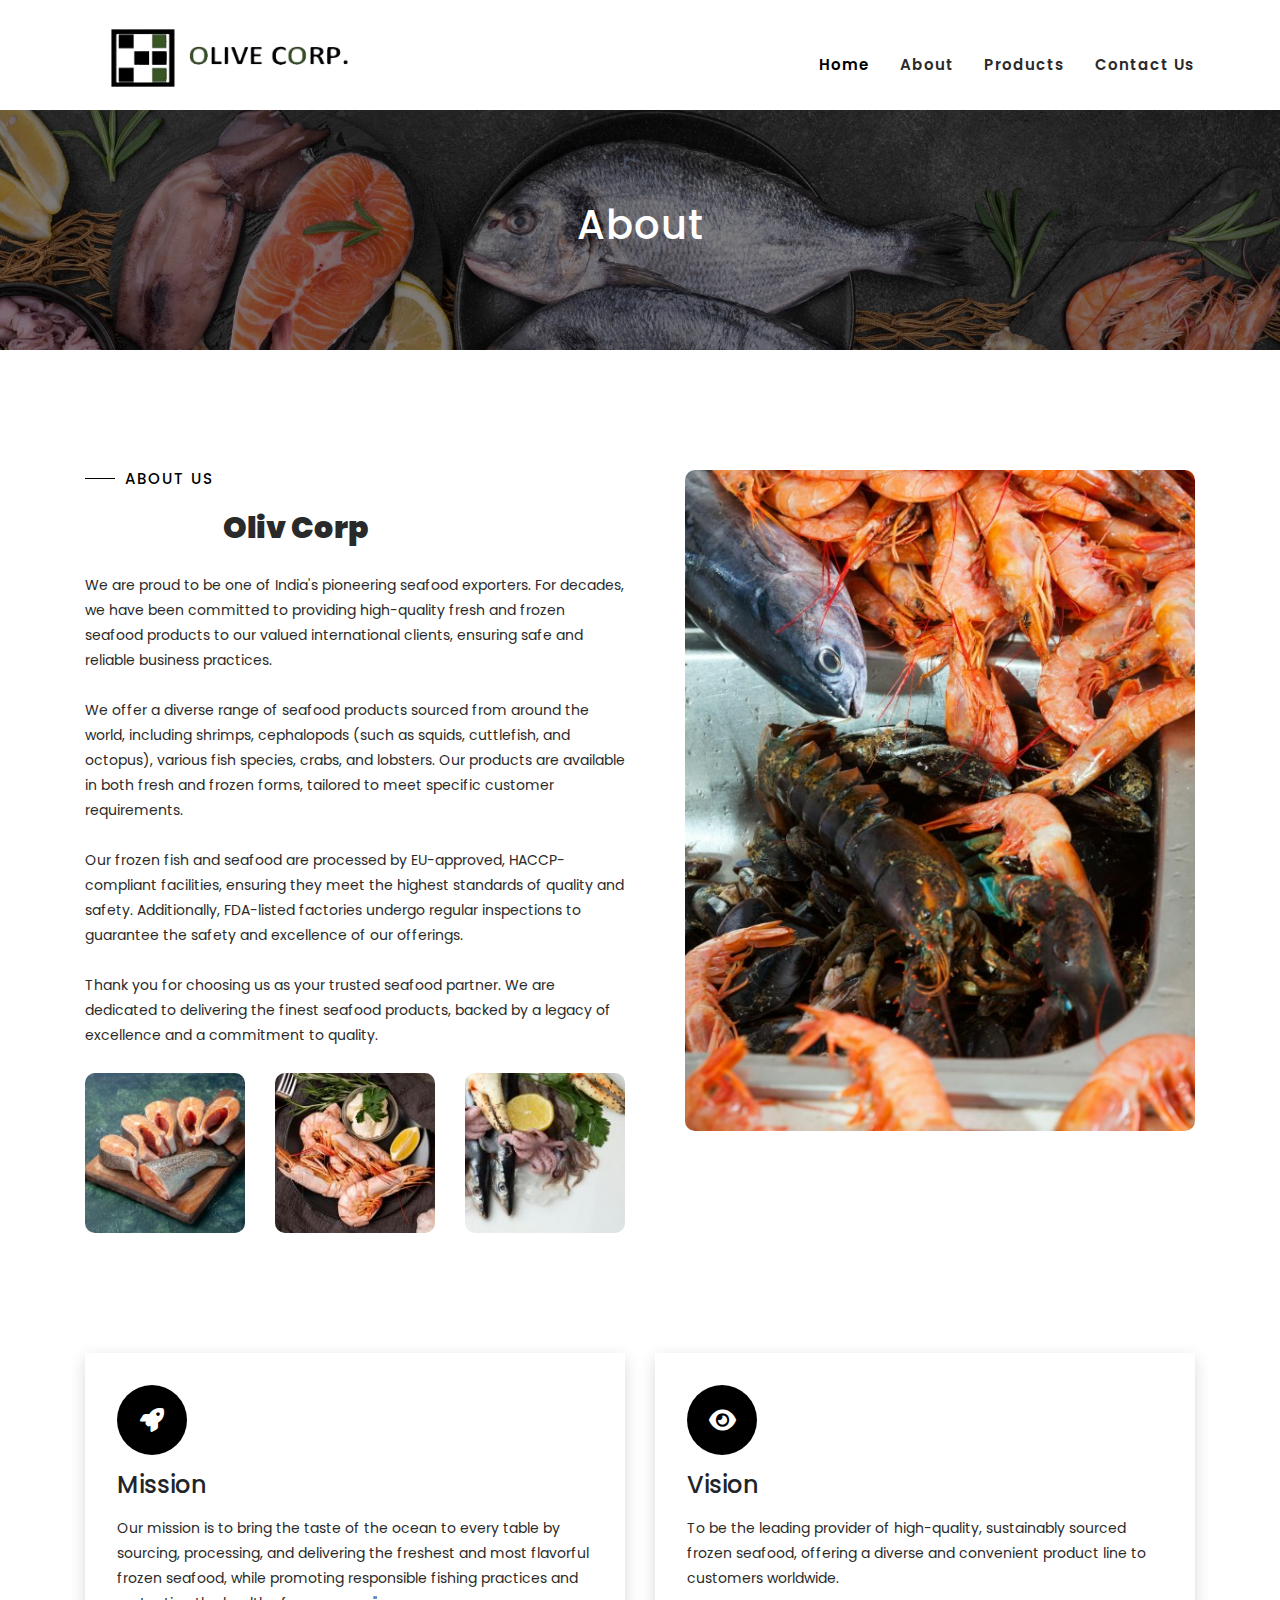
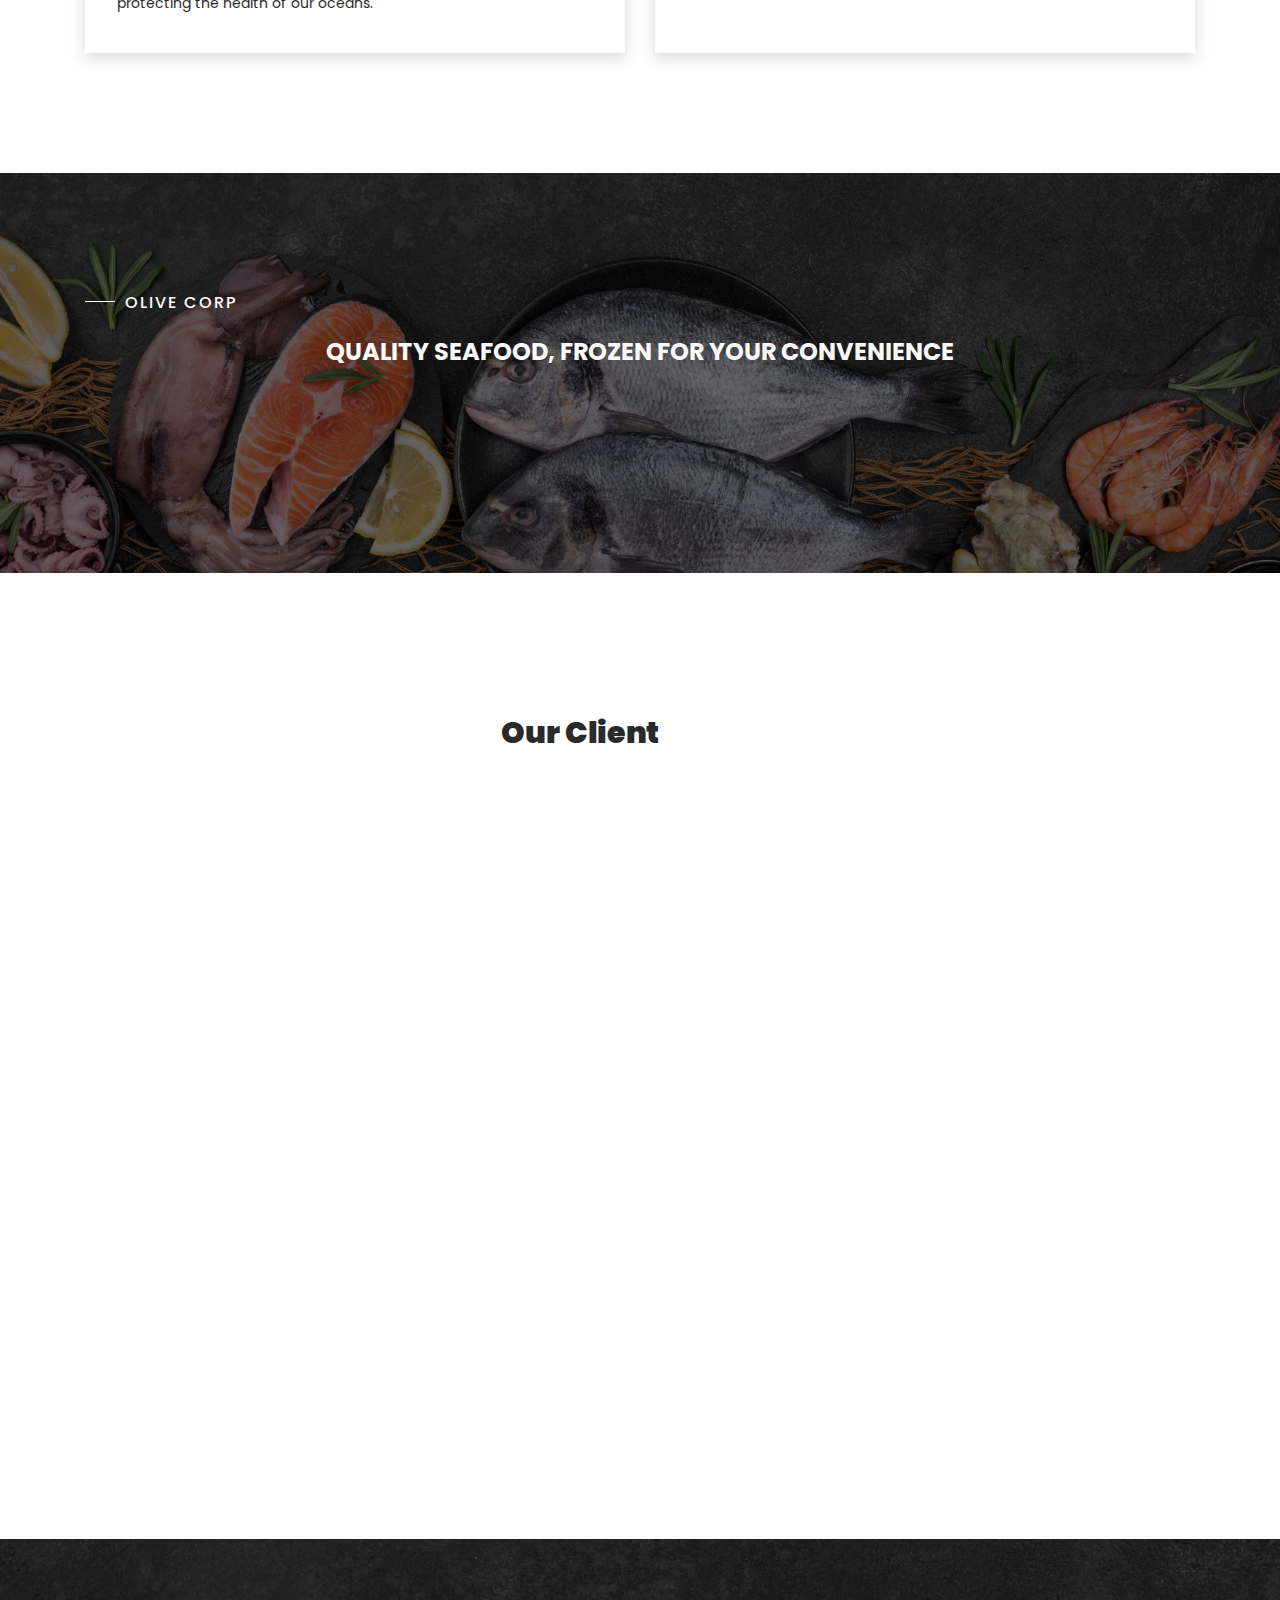
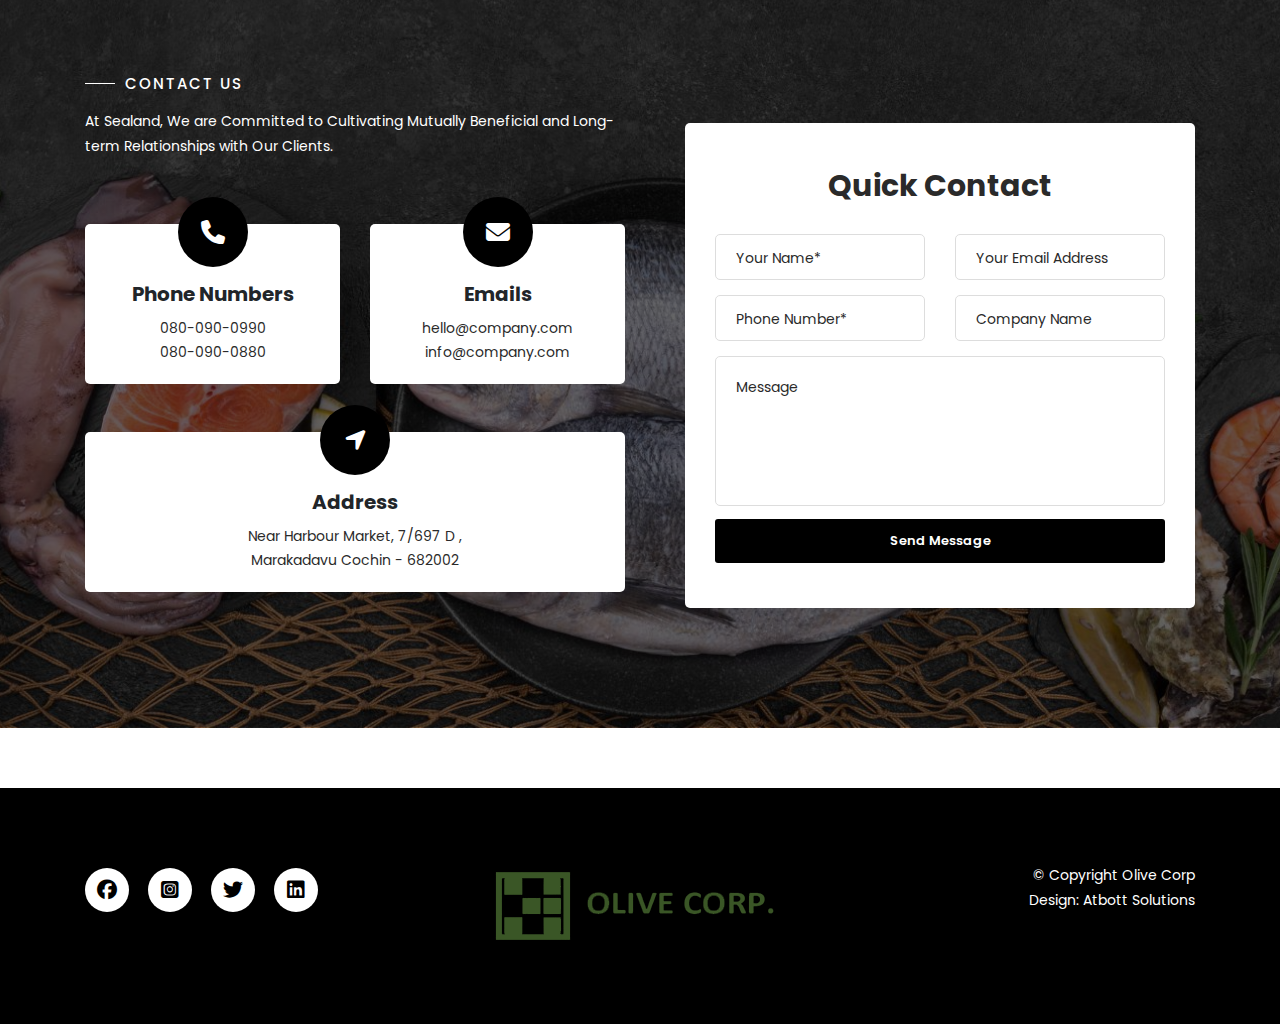
==== about.html @ 79784d8c "content update" ====
<!DOCTYPE html>
<html lang="en">

  <head>

    <meta charset="utf-8">
    <meta name="viewport" content="width=device-width, initial-scale=1, shrink-to-fit=no">
    <meta name="description" content="">
    <meta name="author" content="">
    <link href="https://fonts.googleapis.com/css?family=Poppins:100,200,300,400,500,600,700,800,900&display=swap" rel="stylesheet">
    <link href="https://fonts.googleapis.com/css2?family=Dancing+Script:wght@400;500;600;700&display=swap" rel="stylesheet">

    <title>Olive Corp</title>

    <!-- Additional CSS Files -->
    <link rel="stylesheet" type="text/css" href="assets/css/bootstrap.min.css">

    <!-- Font Awesom -->
    <link rel="stylesheet" href="https://cdnjs.cloudflare.com/ajax/libs/font-awesome/6.5.2/css/all.min.css" />

    <link rel="stylesheet" href="assets/css/templatemo-klassy-cafe.css">

    <link rel="stylesheet" href="assets/css/owl-carousel.css">

    <link rel="stylesheet" href="assets/css/lightbox.css">

   
    </head>
    
    <body>
    
    <!-- ***** Preloader Start ***** -->
    <div id="preloader">
        <div class="jumper">
            <div></div>
            <div></div>
            <div></div>
        </div>
    </div>  
    <!-- ***** Preloader End ***** -->
    
    
      <!-- ***** Header Area Start ***** -->
      <header class="header-area header-sticky">
        <div class="container">
            <div class="row">
                <div class="col-12">
                    <nav class="main-nav">
                        <!-- ***** Logo Start ***** -->
                        <a href="index.html" class="logo">
                            <img src="assets/images/logo.png" alt="olive corp">
                        </a>
                        <!-- ***** Logo End ***** -->
                        <!-- ***** Menu Start ***** -->
                        <ul class="nav">
                            <li class="scroll-to-section"><a href="index.html" class="active">Home</a></li>
                            <li class="scroll-to-section"><a href="about.html">About</a></li>
                            <li class="scroll-to-section"><a href="product.html">Products</a></li>
                            <li class="scroll-to-section"><a href="contact.html">Contact Us</a></li> 
                        </ul>        
                        <a class='menu-trigger'>
                            <span>Menu</span>
                        </a>
                        <!-- ***** Menu End ***** -->
                    </nav>
                </div>
            </div>
        </div>
    </header>
    <!-- ***** Header Area End ***** -->

    <!-- ***** Main Banner Area Start ***** -->
    
    <div id="top">
        <div class="banner_nav">
            <h2>About</h2>
        </div>
    </div>
    <!-- ***** Main Banner Area End ***** -->

    <!-- ***** About Area Starts ***** -->
    <section class="section" id="about">
        <div class="container">
            <div class="row">
                <div class="col-lg-6 col-md-6 col-xs-12">
                    <div class="left-text-content">
                        <div class="section-heading">
                            <h6>About Us</h6>
                            <h2>Oliv Corp</h2>
                        </div>
                        <p>We are proud to be one of India's pioneering seafood exporters. For decades, we have been committed to providing high-quality fresh and frozen seafood products to our valued international clients, ensuring safe and reliable business practices.</p>
                        <p>We offer a diverse range of seafood products sourced from around the world, including shrimps, cephalopods (such as squids, cuttlefish, and octopus), various fish species, crabs, and lobsters. Our products are available in both fresh and frozen forms, tailored to meet specific customer requirements.</p>
                        <p>Our frozen fish and seafood are processed by EU-approved, HACCP-compliant facilities, ensuring they meet the highest standards of quality and safety. Additionally, FDA-listed factories undergo regular inspections to guarantee the safety and excellence of our offerings.</p>
                        <p>Thank you for choosing us as your trusted seafood partner. We are dedicated to delivering the finest seafood products, backed by a legacy of excellence and a commitment to quality.</p>
                        <div class="row">
                            <div class="col-4">
                                <img src="assets/images/abt/1.jpg" alt="">
                            </div>
                            <div class="col-4">
                                <img src="assets/images/abt/2.jpg" alt="">
                            </div>
                            <div class="col-4">
                                <img src="assets/images/abt/3.jpg" alt="">
                            </div>
                        </div>
                    </div>
                </div>
                <div class="col-lg-6 col-md-6 col-xs-12">
                    <div class="right-content">
                        <div class="thumb">
                            <!-- <a rel="nofollow" href="http://youtube.com"><i class="fa fa-play"></i></a> -->
                            <img src="assets/images/nav_abt.jpg" alt="">
                        </div>
                    </div>
                </div>
            </div>
        </div>
    </section>
    <!-- ***** About Area Ends ***** -->

    <!-- Vision mission -->
    <section class="section" id="about">
        <div class="container">
            <div class="row justify-content-center">
                <div class="col-lg-6">
                    <div class="vision_mission">
                        <i class="fa-solid fa-rocket"></i>
                        <h4>Mission</h4>
                        <p>Our mission is to bring the taste of the ocean to every table by sourcing, processing, and delivering the freshest and most flavorful frozen seafood, while promoting responsible fishing practices and protecting the health of our oceans."</p>
                    </div>
                </div>
                <div class="col-lg-6">
                    <div class="vision_mission">
                        <i class="fa fa-eye"></i>
                        <h4>Vision</h4>
                        <p>To be the leading provider of high-quality, sustainably sourced frozen seafood, offering a diverse and convenient product line to customers worldwide.</p>
                    </div>
                </div>
            </div>
        </div>
    </section>
    <!-- End vision mission -->
      <!-- ***** Reservation Us Area Starts ***** -->
      <section class="section" id="reservation_2">
        <div class="container">
            <div class="row">
                <div class="col-lg-12 align-self-center">
                    <div class="left-text-content">
                        <div class="section-heading">
                            <h6>Olive Corp</h6>
                            <h2>QUALITY SEAFOOD,
                                FROZEN FOR YOUR CONVENIENCE</h2>
                        </div>
                    </div>
                </div>
               
            </div>
        </div>
    </section>
    <!-- ***** Reservation Area Ends ***** -->

       <!-- Ouer Client -->
       <section class="section" id="about">
        <div class="container">
            <div class="row">
                <div class="col-lg-4 offset-lg-4 text-center">
                    <div class="section-heading">
                       
                        <h2 style="text-align: center;">Our Client</h2>
                    </div>
                </div>
            </div>
            <div class="row justify-content-center">
                <div class="embed-responsive embed-responsive-16by9">
                    <iframe src="https://www.google.com/maps/embed?pb=!1m14!1m8!1m3!1d15717.895543060726!2d76.280017!3d9.9776573!3m2!1i1024!2i768!4f13.1!3m3!1m2!1s0x3b080d3068245749%3A0x92d99b9311a8f32!2sOlive%20Corp.!5e0!3m2!1sen!2sin!4v1717053289576!5m2!1sen!2sin" ></iframe>
                  </div>
            </div>
        </div>
    </section>
    <!-- End Ouer Client -->
    
    <!-- ***** Reservation Us Area Starts ***** -->
    <section class="section" id="reservation">
        <div class="container">
            <div class="row">
                <div class="col-lg-6 align-self-center">
                    <div class="left-text-content">
                        <div class="section-heading ">
                            <h6 class="mb-3">Contact Us</h6>
                            <p>At Sealand, We are Committed to Cultivating Mutually Beneficial and Long-term Relationships with Our Clients. </p>
                        </div>
                        <!-- <p>Lorem ipsum dolor sit amet consectetur adipisicing elit. Aliquam impedit sit modi quod aperiam odit iste minus a inventore ex.</p> -->
                        <div class="row">
                            <div class="col-lg-6">
                                <div class="phone">
                                    <i class="fa-solid fa-phone"></i>
                                    <h4>Phone Numbers</h4>
                                    <span><a href="#">080-090-0990</a><br><a href="#">080-090-0880</a></span>
                                </div>
                            </div>
                            <div class="col-lg-6">
                                <div class="message">
                                    <i class="fa-solid fa-envelope"></i>
                                    <h4>Emails</h4>
                                    <span><a href="#">hello@company.com</a><br><a href="#">info@company.com</a></span>
                                </div>
                            </div>
                            <div class="col-lg-12 mt-5">
                                <div class="message">
                                    <i class="fa-solid fa-location-arrow"></i>
                                    <h4>Address</h4>
                                    <span><a href="#">Near Harbour Market, 7/697 D , </a><br><a href="#">Marakadavu Cochin - 682002</a></span>
                                </div>
                            </div>
                        </div>
                    </div>
                </div>
                <div class="col-lg-6">
                    <div class="contact-form">
                        <form id="contact" action="" method="post">
                          <div class="row">
                            <div class="col-lg-12">
                                <h4>Quick Contact</h4>
                            </div>
                            <div class="col-lg-6 col-sm-12">
                              <fieldset>
                                <input name="name" type="text" id="name" placeholder="Your Name*" required="">
                              </fieldset>
                            </div>
                            <div class="col-lg-6 col-sm-12">
                              <fieldset>
                              <input name="email" type="text" id="email" pattern="[^ @]*@[^ @]*" placeholder="Your Email Address" required="">
                            </fieldset>
                            </div>
                            <div class="col-lg-6 col-sm-12">
                              <fieldset>
                                <input name="phone" type="text" id="phone" placeholder="Phone Number*" required="">
                              </fieldset>
                            </div>
                            <div class="col-lg-6 col-sm-12">
                                <fieldset>
                                  <input name="phone" type="text" id="phone" placeholder="Company Name" required="">
                                </fieldset>
                              </div>
                           
                           
                         
                            <div class="col-lg-12">
                              <fieldset>
                                <textarea name="message" rows="6" id="message" placeholder="Message" required=""></textarea>
                              </fieldset>
                            </div>
                            <div class="col-lg-12">
                              <fieldset>
                                <button type="submit" id="form-submit" class="main-button-icon">Send Message</button>
                              </fieldset>
                            </div>
                          </div>
                        </form>
                    </div>
                </div>
            </div>
        </div>
    </section>
    <!-- ***** Reservation Area Ends ***** -->    
    <!-- ***** Footer Start ***** -->
    <footer>
        <div class="container">
            <div class="row">
                <div class="col-lg-4 col-xs-12">
                    <div class="right-text-content">
                            <ul class="social-icons">
                                <li><a href="#"><i class="fa-brands fa-facebook"></i></i></a></li>
                                <li><a href="#"><i class="fa-brands fa-square-instagram"></i></a></li>
                                <li><a href="#"><i class="fa-brands fa-twitter"></i></i></a></li>
                                <li><a href="#"><i class="fa-brands fa-linkedin"></i></i></a></li>
                            </ul>
                    </div>
                </div>
                <div class="col-lg-4">
                    <div class="logo">
                        <a href="index.html"><img src="./assets/images/logo-g.png" alt=""></a>
                    </div>
                </div>
                <div class="col-lg-4 col-xs-12">
                    <div class="left-text-content">
                        <p>© Copyright Olive Corp
                        <br>
                        Design: Atbott Solutions</p>
                    </div>
                </div>
            </div>
        </div>
    </footer>
    <!-- jQuery -->
    <script src="assets/js/jquery-2.1.0.min.js"></script>

    <!-- Bootstrap -->
    <script src="assets/js/popper.js"></script>
    <script src="assets/js/bootstrap.min.js"></script>

    <!-- Plugins -->
    <script src="assets/js/owl-carousel.js"></script>
    <script src="assets/js/accordions.js"></script>
    <script src="assets/js/datepicker.js"></script>
    <script src="assets/js/scrollreveal.min.js"></script>
    <script src="assets/js/waypoints.min.js"></script>
    <script src="assets/js/jquery.counterup.min.js"></script>
    <script src="assets/js/imgfix.min.js"></script> 
    <script src="assets/js/slick.js"></script> 
    <script src="assets/js/lightbox.js"></script> 
    <script src="assets/js/isotope.js"></script> 
    
    <!-- Global Init -->
    <script src="assets/js/custom.js"></script>
    <script>

        $(function() {
            var selectedClass = "";
            $("p").click(function(){
            selectedClass = $(this).attr("data-rel");
            $("#portfolio").fadeTo(50, 0.1);
                $("#portfolio div").not("."+selectedClass).fadeOut();
            setTimeout(function() {
              $("."+selectedClass).fadeIn();
              $("#portfolio").fadeTo(50, 1);
            }, 500);
                
            });
        });

    </script>
  </body>
</html>
---- assets/css/templatemo-klassy-cafe.css ----
/* google font */
@import url("https://fonts.googleapis.com/css?family=Poppins:100,200,300,400,500,600,700,800,900");
/* 
---------------------------------------------
reset
--------------------------------------------- 
*/
html, body, div, span, applet, object, iframe, h1, h2, h3, h4, h5, h6, p, blockquote, div
pre, a, abbr, acronym, address, big, cite, code, del, dfn, em, font, img, ins, kbd, q,
s, samp, small, strike, strong, sub, sup, tt, var, b, u, i, center, dl, dt, dd, ol, ul, li,
figure, header, nav, section, article, aside, footer, figcaption {
  margin: 0;
  padding: 0;
  border: 0;
  outline: 0;
}

.clearfix:after {
  content: ".";
  display: block;
  clear: both;
  visibility: hidden;
  line-height: 0;
  height: 0;
}

.clearfix {
  display: inline-block;
}

html[xmlns] .clearfix {
  display: block;
}

* html .clearfix {
  height: 1%;
}

ul, li {
  padding: 0;
  margin: 0;
  list-style: none;
}

header, nav, section, article, aside, footer, hgroup {
  display: block;
}

* {
  box-sizing: border-box;
}

html, body {
  font-family: 'Poppins', sans-serif;
  font-weight: 400;
  background-color: #fff;
  font-size: 16px;
  -ms-text-size-adjust: 100%;
  -webkit-font-smoothing: antialiased;
  -moz-osx-font-smoothing: grayscale;
}

a {
  text-decoration: none !important;
}

h1, h2, h3, h4, h5, h6 {
  margin-top: 0px;
  margin-bottom: 0px;
}

ul {
  margin-bottom: 0px;
}

p {
  font-size: 14px;
  line-height: 25px;
  color: #2a2a2a;
}

/* 
---------------------------------------------
global styles
--------------------------------------------- 
*/
html,
body {
  background: #fff;
  font-family: 'Poppins', sans-serif;
}

::selection {
  background: #000;
  color: #fff;
}

::-moz-selection {
  background: #000;
  color: #fff;
}

@media (max-width: 991px) {
  html, body {
    overflow-x: hidden;
  }
  .mobile-top-fix {
    margin-top: 30px;
    margin-bottom: 0px;
  }
  .mobile-bottom-fix {
    margin-bottom: 30px;
  }
  .mobile-bottom-fix-big {
    margin-bottom: 60px;
  }
}

.main-white-button a {
  font-size: 13px;
  color: #000;
  background-color: #fff;
  padding: 12px 25px;
  display: inline-block;
  border-radius: 3px;
  font-weight: 600;
  transition: all .3s;
}

.main-white-button a:hover {
  opacity: 0.9;
}

.main-text-button a {
  font-size: 13px;
  color: #fff;
  font-weight: 600;
  transition: all .3s;
}

.main-text-button a:hover {
  opacity: 0.9;
}

.section-heading h6 {
  position: relative;
  font-size: 15px;
  color: #000;
  font-weight: 500;
  letter-spacing: 2px;
  text-transform: uppercase;
  padding-left: 40px;
}

.section-heading h6:before {
  width: 30px;
  height: 1px;
  content: '';
  position: absolute;
  left: 0;
  top: 8px;
  background-color: #000;
}

.section-heading h2 {
  line-height: 40px;
  margin-top: 20px;
  margin-bottom: 25px; 
  font-size: 30px;
  font-weight: 900;
  color: #2a2a2a;
  text-align: center;
}


/* 
---------------------------------------------
header
--------------------------------------------- 
*/

.background-header {
  background-color: #fff;
  height: 80px!important;
  position: fixed!important;
  top: 0px;
  left: 0px;
  right: 0px;
  box-shadow: 0px 0px 10px rgba(0,0,0,0.15)!important;
}
.background-header .main-nav .nav li:hover a {
  color: #000!important;
}

.background-header .nav li a.active {
  color: #000!important;
}

.header-area {
  background-color: #fff;
  position: absolute;
  top: 0px;
  left: 0px;
  right: 0px;
  z-index: 100;
  height: 100px;
  -webkit-transition: all .5s ease 0s;
  -moz-transition: all .5s ease 0s;
  -o-transition: all .5s ease 0s;
  transition: all .5s ease 0s;
}
.header-area .main-nav a img{
  width: 300px;
  padding-bottom: 30px;
}

.header-area .main-nav {
  
  min-height: 80px;
  background: transparent;
}

.background-header .nav {
  margin-top: 20px !important;
}

.header-area .main-nav .nav {
  float: right;
  margin-top: 30px;
  margin-right: 0px;
  background-color: transparent;
  -webkit-transition: all 0.3s ease 0s;
  -moz-transition: all 0.3s ease 0s;
  -o-transition: all 0.3s ease 0s;
  transition: all 0.3s ease 0s;
  position: relative;
  z-index: 999;
  padding-top: 15px;
}

.header-area .main-nav .nav li {
  padding-left: 15px;
  padding-right: 15px;
}

.header-area .main-nav .nav li:last-child {
  padding-right: 0px;
}

.header-area .main-nav .nav li a {
  display: block;
  font-weight: 600;
  font-size: 15px;
  color: #2a2a2a;
  text-transform: capitalize;
  -webkit-transition: all 0.3s ease 0s;
  -moz-transition: all 0.3s ease 0s;
  -o-transition: all 0.3s ease 0s;
  transition: all 0.3s ease 0s;
  height: 40px;
  line-height: 40px;
  border: transparent;
  letter-spacing: 1px;
}

.header-area .main-nav .nav li a {
  color: #2a2a2a;
}

.header-area .main-nav .nav li:hover a,
.header-area .main-nav .nav li a.active {
  color: #000!important;
}

.background-header .main-nav .nav li:hover a,
.background-header .main-nav .nav li a.active {
  color: #000!important;
  opacity: 1;
}

.header-area .main-nav .nav li.submenu {
  position: relative;
  padding-right: 30px;
}

.header-area .main-nav .nav li.submenu:after {
  font-family: FontAwesome;
  content: "\f107";
  font-size: 12px;
  color: #2a2a2a;
  position: absolute;
  right: 18px;
  top: 12px;
}

.background-header .main-nav .nav li.submenu:after {
  color: #2a2a2a;
}

.header-area .main-nav .nav li.submenu ul {
  position: absolute;
  width: 200px;
  box-shadow: 0 2px 28px 0 rgba(0, 0, 0, 0.06);
  overflow: hidden;
  top: 50px;
  opacity: 0;
  transform: translateY(+2em);
  visibility: hidden;
  z-index: -1;
  transition: all 0.3s ease-in-out 0s, visibility 0s linear 0.3s, z-index 0s linear 0.01s;
}

.header-area .main-nav .nav li.submenu ul li {
  margin-left: 0px;
  padding-left: 0px;
  padding-right: 0px;
}

.header-area .main-nav .nav li.submenu ul li a {
  opacity: 1;
  display: block;
  background: #f7f7f7;
  color: #2a2a2a!important;
  padding-left: 20px;
  height: 40px;
  line-height: 40px;
  -webkit-transition: all 0.3s ease 0s;
  -moz-transition: all 0.3s ease 0s;
  -o-transition: all 0.3s ease 0s;
  transition: all 0.3s ease 0s;
  position: relative;
  font-size: 13px;
  font-weight: 400;
  border-bottom: 1px solid #eee;
}

.header-area .main-nav .nav li.submenu ul li a:hover {
  background: #fff;
  color: #000!important;
  padding-left: 25px;
}

.header-area .main-nav .nav li.submenu ul li a:hover:before {
  width: 3px;
}

.header-area .main-nav .nav li.submenu:hover ul {
  visibility: visible;
  opacity: 1;
  z-index: 1;
  transform: translateY(0%);
  transition-delay: 0s, 0s, 0.3s;
}

.header-area .main-nav .menu-trigger {
  cursor: pointer;
  display: block;
  position: absolute;
  top: 33px;
  width: 32px;
  height: 40px;
  text-indent: -9999em;
  z-index: 99;
  right: 40px;
  display: none;
}

.background-header .main-nav .menu-trigger {
  top: 23px;
}

.header-area .main-nav .menu-trigger span,
.header-area .main-nav .menu-trigger span:before,
.header-area .main-nav .menu-trigger span:after {
  -moz-transition: all 0.4s;
  -o-transition: all 0.4s;
  -webkit-transition: all 0.4s;
  transition: all 0.4s;
  background-color: #1e1e1e;
  display: block;
  position: absolute;
  width: 30px;
  height: 2px;
  left: 0;
}

.background-header .main-nav .menu-trigger span,
.background-header .main-nav .menu-trigger span:before,
.background-header .main-nav .menu-trigger span:after {
  background-color: #1e1e1e;
}

.header-area .main-nav .menu-trigger span:before,
.header-area .main-nav .menu-trigger span:after {
  -moz-transition: all 0.4s;
  -o-transition: all 0.4s;
  -webkit-transition: all 0.4s;
  transition: all 0.4s;
  background-color: #1e1e1e;
  display: block;
  position: absolute;
  width: 30px;
  height: 2px;
  left: 0;
  width: 75%;
}

.background-header .main-nav .menu-trigger span:before,
.background-header .main-nav .menu-trigger span:after {
  background-color: #1e1e1e;
}

.header-area .main-nav .menu-trigger span:before,
.header-area .main-nav .menu-trigger span:after {
  content: "";
}

.header-area .main-nav .menu-trigger span {
  top: 16px;
}

.header-area .main-nav .menu-trigger span:before {
  -moz-transform-origin: 33% 100%;
  -ms-transform-origin: 33% 100%;
  -webkit-transform-origin: 33% 100%;
  transform-origin: 33% 100%;
  top: -10px;
  z-index: 10;
}

.header-area .main-nav .menu-trigger span:after {
  -moz-transform-origin: 33% 0;
  -ms-transform-origin: 33% 0;
  -webkit-transform-origin: 33% 0;
  transform-origin: 33% 0;
  top: 10px;
}

.header-area .main-nav .menu-trigger.active span,
.header-area .main-nav .menu-trigger.active span:before,
.header-area .main-nav .menu-trigger.active span:after {
  background-color: transparent;
  width: 100%;
}

.header-area .main-nav .menu-trigger.active span:before {
  -moz-transform: translateY(6px) translateX(1px) rotate(45deg);
  -ms-transform: translateY(6px) translateX(1px) rotate(45deg);
  -webkit-transform: translateY(6px) translateX(1px) rotate(45deg);
  transform: translateY(6px) translateX(1px) rotate(45deg);
  background-color: #1e1e1e;
}

.background-header .main-nav .menu-trigger.active span:before {
  background-color: #1e1e1e;
}

.header-area .main-nav .menu-trigger.active span:after {
  -moz-transform: translateY(-6px) translateX(1px) rotate(-45deg);
  -ms-transform: translateY(-6px) translateX(1px) rotate(-45deg);
  -webkit-transform: translateY(-6px) translateX(1px) rotate(-45deg);
  transform: translateY(-6px) translateX(1px) rotate(-45deg);
  background-color: #1e1e1e;
}

.background-header .main-nav .menu-trigger.active span:after {
  background-color: #1e1e1e;
}

.header-area.header-sticky {
  min-height: 110px;
}

.header-area .nav {
  margin-top: 30px;
}

.header-area.header-sticky .nav li a.active {
  color: #a3a08f;
}

@media (max-width: 1200px) {
  .header-area .main-nav .nav li {
    padding-left: 12px;
    padding-right: 12px;
  }
  .header-area .main-nav:before {
    display: none;
  }
}

@media (max-width: 767px) {
 
  .header-area.header-sticky .nav li a:hover,
  .header-area.header-sticky .nav li a.active {
    color: #000!important;
    opacity: 1;
  }
  .header-area.header-sticky .nav li.search-icon a {
    width: 100%;
  }
  .header-area {
    background-color: #f7f7f7;
    padding: 0px 15px;
    height: 100px;
    box-shadow: none;
    text-align: left;
  }
  .header-area .container {
    padding: 0px;
  }
  .header-area .logo {
    text-align: left;
  }
  .header-area .menu-trigger {
    display: block !important;
  }
  .header-area .main-nav {
    overflow: hidden;
  }
  .header-area .main-nav .nav {
    float: none;
    width: 100%;
    display: none;
    -webkit-transition: all 0s ease 0s;
    -moz-transition: all 0s ease 0s;
    -o-transition: all 0s ease 0s;
    transition: all 0s ease 0s;
    margin-left: 0px;
    padding: 0 15px;
    
  }
  .header-area .main-nav .nav li:first-child {
    border-top: 1px solid #eee;
  }
  .header-area.header-sticky .nav {
    margin-top: 100px !important;
  }
  .header-area .main-nav .nav li {
    width: 100%;
    background: #fff;
    border-bottom: 1px solid #eee;
    padding-left: 0px !important;
    padding-right: 0px !important;
  }
  .header-area .main-nav .nav li a {
    height: 50px !important;
    line-height: 50px !important;
    padding: 0px !important;
    border: none !important;
    background: #f7f7f7 !important;
    color: #191a20 !important;
  }
  .header-area .main-nav .nav li a:hover {
    background: #eee !important;
    color: #000!important;
  }
  .header-area .main-nav .nav li.submenu ul {
    position: relative;
    visibility: inherit;
    opacity: 1;
    z-index: 1;
    transform: translateY(0%);
    transition-delay: 0s, 0s, 0.3s;
    top: 0px;
    width: 100%;
    box-shadow: none;
    height: 0px;
  }
  .header-area .main-nav .nav li.submenu ul li a {
    font-size: 12px;
    font-weight: 400;
  }
  .header-area .main-nav .nav li.submenu ul li a:hover:before {
    width: 0px;
  }
  .header-area .main-nav .nav li.submenu ul.active {
    height: auto !important;
  }
  .header-area .main-nav .nav li.submenu:after {
    color: #3B566E;
    right: 25px;
    font-size: 14px;
    top: 15px;
  }
  .header-area .main-nav .nav li.submenu:hover ul, .header-area .main-nav .nav li.submenu:focus ul {
    height: 0px;
  }
}

@media (min-width: 767px) {
  .header-area .main-nav .nav {
    display: flex !important;
  }
}


/* 
---------------------------------------------
banner
--------------------------------------------- 
*/

#top {
  padding-top: 100px;
}

#top .col-lg-4,
#top .col-lg-8 {
  padding: 0px;
}

#top .left-content {
  background-image: url(../images/bg_nav.jpg);
  background-position: center center;
  background-repeat: no-repeat;
  background-size: cover;
  position: relative;
  width: 100%;
  height: 100%;
}

#top .left-content .inner-content {
  position: absolute;
  top: 50%;
  transform: translate(-50%, -50%);
  left: 50%;
}

#top .left-content h4 {
  font-family: 'Dancing Script', cursive;
  color: #fff;
  font-size: 54px;
  font-weight: 700;
}

#top .left-content h6 {
  font-size: 15px;
  text-transform: uppercase;
  font-weight: 600;
  color: #fff;
  letter-spacing: 3px;
  margin-top: 5px;
}

#top .left-content .main-white-button  {
  margin-top: 25px;
  margin-bottom: 10px;
}

#top .left-content .main-white-button a {
  display: inline-block;
}

/* ==== Main CSS === */
.img-fill{
  width: 100%;
  display: block;
  overflow: hidden;
  position: relative;
  text-align: center
}

.img-fill img {
  min-height: 100%;
  min-width: 100%;
  position: relative;
  display: inline-block;
  max-width: none;
}

*,
*:before,
*:after {
  -webkit-box-sizing: border-box;
  box-sizing: border-box;
  -webkit-font-smoothing: antialiased;
  -moz-osx-font-smoothing: grayscale;
}

.Grid1k {
  padding: 0 15px;
  max-width: 1200px;
  margin: auto;
}

.blocks-box,
.slick-slider {
  margin: 0;
  padding: 0!important;
}

.slick-slide {
  float: left /* If RTL Make This Right */ ;
  padding: 0;
}

/* ==== Slider Style === */
.Modern-Slider .item .img-fill{
  height:100%;
  max-height: 700px;
  background:#000;
}

.Modern-Slider .item .info > div{
  display:inline-block!important;
  vertical-align:middle;
}

.Modern-Slider .NextArrow {
  position:absolute;
  top:50%;
  transform: translateY(-25px);
  right:30px;
  width: 50px;
  height: 50px;
  background-color: #000;
  border:0 none;
  line-height: 44px;
  border-radius: 50%;
  text-align:center;
  font-size: 36px;
  font-family: 'FontAwesome';
  color:#FFF;
  z-index:5;
  outline: none;
  opacity: 0.3;
  transition: all .3s;
}

.Modern-Slider .NextArrow:hover {
  opacity: 1;
}

.Modern-Slider .NextArrow:before{
  content:'\f105';
}

.Modern-Slider .PrevArrow {
  position:absolute;
  top:50%;
  transform: translateY(-25px);
  left:30px;
  width: 50px;
  height: 50px;
  background-color: #000;
  border:0 none;
  line-height: 44px;
  border-radius: 50%;
  text-align:center;
  font-size: 36px;
  font-family: 'FontAwesome';
  color:#FFF;
  z-index:5;
  outline: none;
  opacity: 0.3;
  transition: all .3s;
}

.Modern-Slider .PrevArrow:hover {
  opacity: 1;
}

.Modern-Slider .PrevArrow:before{
  content:'\f104';
}

ul.slick-dots {
  display: none!important;
}

.Modern-Slider .item.slick-active{
  animation:Slick-FastSwipeIn 1s both;
}

.Modern-Slider .buttons {
  position: relative;
}

.Modern-Slider {background:#000;}


/* ==== Slick Slider Css Ruls === */
.slick-slider{position:relative;display:block;-webkit-user-select:none;-moz-user-select:none;-ms-user-select:none;user-select:none;-webkit-touch-callout:none;-khtml-user-select:none;-ms-touch-action:pan-y;touch-action:pan-y;-webkit-tap-highlight-color:transparent}
.slick-list{position:relative;display:block;overflow:hidden;margin:0;padding:0}
.slick-list:focus{outline:none}.slick-list.dragging{cursor:hand}
.slick-slider .slick-track,.slick-slider .slick-list{-webkit-transform:translate3d(0,0,0);-ms-transform:translate3d(0,0,0);transform:translate3d(0,0,0)}
.slick-track{position:relative;top:0;left:0;display:block}
.slick-track:before,.slick-track:after{display:table;content:''}.slick-track:after{clear:both}
.slick-loading .slick-track{visibility:hidden}
.slick-slide{display:none;float:left /* If RTL Make This Right */ ;height:100%;min-height:1px}
.slick-slide.dragging img{pointer-events:none}
.slick-initialized .slick-slide{display:block}
.slick-loading .slick-slide{visibility:hidden}
.slick-vertical .slick-slide{display:block;height:auto;border:1px solid transparent}


/*
---------------------------------------------
about
---------------------------------------------
*/

#about {
  margin-top: 20px;
  padding: 100px 0px 0px 0px;
  position: relative;
  z-index: 9;
}

#about .section-heading h2 {
  padding-right: 120px;
}

#about img {
  width: 100%;
  overflow: hidden;
  border-radius: 10px;
}

#about .left-text-content p {
  margin-bottom: 25px;
}

#about .right-content {
  margin-left: 30px;
}

#about .right-content .thumb {
  position: relative;
}

/* #about .right-content .thumb a {
  position: absolute;
  left: 50%;
  top: 50%;
  width: 70px;
  height: 70px;
  display: inline-block;
  line-height: 70px;
  text-align: center;
  background-color: #000;
  color: #fff;
  border-radius: 50%;
  transform: translate(-35px, -35px);
  transition: all .3s;
} */

#about .right-content .thumb a:hover {
  opacity: .9;
}


/* Vision Mission */
.vision_mission{
  min-width: 250px;
  min-height: 300px;
  padding: 2rem;
  box-shadow: 0 05px 15px 0 rgba(0,0,0,0.15);
  display: flex;
  flex-direction: column;
  row-gap: 1rem;
}
.vision_mission i{
  width: 70px;
  height: 70px;
  border-radius: 50%;
  display: flex;
  align-items: center;
  justify-content: center;
  text-align: center;
  background-color: #000;
  color: #fff;
  font-size: 1.5rem;
  
}
@media (max-width:1200px){
  .vision_mission{
    margin-bottom: 2rem;
  }
}
/* Vision Mission end */

/*
---------------------------------------------
menu
---------------------------------------------
*/

#menu {
  margin-top: 120px;
  background-color: #fffafa;
  padding: 120px 0px;
}

#menu .section-heading {
  margin-bottom: 80px;
}

.card {
  margin: 0 auto;
  max-width: 100%;
  min-height: 400px;
  overflow: hidden;
  background-size: cover;
  background-repeat: no-repeat;
  overflow: hidden;
}

.card1 {
  background-image: url(../images/slider/1.jpg);
}
.card2 {
  background-image: url(../images/slider/2.jpg);
}
.card3 {
  background-image: url(../images/slider/3.jpg);
}
.card4 {
  background-image: url(../images/slider/4.jpg);
}
.card5 {
  background-image: url(../images/slider/5.jpg);
}

.info {
  position: relative;
  width: 100%;
  background-color: #000;
  border: 1px solid #000;
  transform: translateY(100%)
  translateY(120px)
  translateZ(0);
  transition: transform 0.5s ease-out;
}

.card:hover .info,
.card:hover .info:before {
  transform: translateY(200px) translateZ(0);
}

.title {
  margin: 0;
  padding: 30px 30px 20px 30px;
  font-size: 20px;
  font-weight: 700;
  color: #fff;
}

.description {
  padding: 0px 30px;
  color: #fff;
}

#menu .price h6 {
  position: absolute;
  width: 70px;
  height: 70px;
  background-color: #000;
  font-size: 20px;
  font-weight: 700;
  color: #fff;
  border-radius: 3px;
  text-align: center;
  line-height: 70px;
}

#menu .card .main-text-button {
  margin-left: 30px;
  margin-top: 20px;
  padding-bottom: 30px;
}

#menu .owl-menu-item {
  position: relative;
}

#menu .owl-nav {
  text-align: center;
  position: absolute;
  width: 100%;
  bottom: -80px;
  transform: translateY(5px);
}

#menu .owl-dots {
  display: none;
}
    
#menu .owl-nav .owl-prev{
  margin-right: 10px;
  outline: none;
}

#menu .owl-nav .owl-prev span,
#menu .owl-nav .owl-next span {
  opacity: 0;
}

#menu .owl-nav .owl-prev:before {
  display: inline-block;
  font-family: 'FontAwesome';
  color: #000;
  font-size: 25px;
  font-weight: 700;
  content: '\f104';
}

#menu .owl-nav .owl-prev {
  opacity: 0.75;
  transition: all .5s;
}

#menu .owl-nav .owl-prev:hover {
  opacity: 1;
}

#menu .owl-nav .owl-next {
  opacity: 0.75;
  transition: all .5s;
}

#menu .owl-nav .owl-next:hover {
  opacity: 1;
}

#menu .owl-nav .owl-next{
  margin-left: 10px;
  outline: none;
}

#menu .owl-nav .owl-next:before {
  display: inline-block;
  font-family: 'FontAwesome';
  color: #000;
  font-size: 25px;
  font-weight: 700;
  content: '\f105';
}

/* Banner nav */
.banner_nav{
  margin: 0;
  padding: 0;
  width: 100%;
  min-height: 250px;
  background-image:linear-gradient(to right, rgba(0,0,0,0.5), rgba(0,0,0,0.5)),url(../images/bg_1.jpg) ;
  background-position: center;
  background-repeat: no-repeat;
  background-size: cover;
  display: flex;
  align-items: center;
  justify-content: center;
 
}
.banner_nav h2{
  color: #FFF;
  font-size: 2.5rem;
  letter-spacing: 1px;
  font-family: 'Poppins', sans-serif;
}
/* Banner nav */

/*
---------------------------------------------
chefs
---------------------------------------------
*/

#chefs {
  padding-top: 120px;
}

#chefs .section-heading {
  margin-bottom: 70px;
}

#chefs .section-heading h6 {
  padding-left: 0px;
}

#chefs .section-heading h6:before {
  display: none;
}

#chefs .chef-item {
  text-align: center;
  border: 1px solid #afafaf;
  padding: 5px;
  transition: all .5s;
  border-radius: 3px;
}

#chefs .chef-item:hover {
  border-color: #000;
}

#chefs .chef-item:hover .down-content h4 {
  color: #000;
}

#chefs .chef-item .thumb {
  position: relative;
}

#chefs .chef-item .thumb img {
  width: 100%;
  overflow: hidden;
  position: relative;
  transition: 0.3s;
}


/* #chefs .chef-item .thumb .overlay {
  position: absolute;
  background-color: #2a2a2a;
  border-radius: 3px;
  top: 0;
  bottom: 0;
  left: 0;
  right: 0;
  z-index: 1;
  opacity: 0;
  visibility: hidden;
  transition: all .3s;
} */

/* #chefs .chef-item .thumb ul.social-icons {
  position: absolute;
  z-index: 11;
  top: 50%;
  left: 50%;
  transform: translate(-50%, -50%);
  width: 100%;
  transition: all .5s;
  opacity: 0;
  visibility: hidden;
} */

/* #chefs .chef-item .thumb ul.social-icons li {
  display: inline-block;
  margin: 0px 5px;
} */

/* #chefs .chef-item .thumb ul.social-icons li a {
  width: 40px;
  height: 40px;
  background-color: #fff;
  color: #2a2a2a;
  border-radius: 50%;
  text-align: center;
  line-height: 40px;
  display: inline-block;
  transition: all .5s;
} */

/* #chefs .chef-item .thumb ul.social-icons li a:hover {
  background-color: #000;
} */

/* #chefs .chef-item:hover .overlay {
  opacity: .9;
  visibility: visible;
} */
/* 
#chefs .chef-item:hover ul.social-icons {
  opacity: 1;
  visibility: visible;
} */

#chefs .chef-item .down-content {
  padding: 20px 0px;
}

#chefs .chef-item .down-content h4 {
  transition: all .3s;
  font-size: 20px;
  font-weight: 700;
  color: #2a2a2a;
}

#chefs .chef-item .down-content span {
  font-size: 14px;
  color: #2a2a2a;
}

/* Contact section */

/* contact section end */
/* 
---------------------------------------------
reservation
--------------------------------------------- 
*/

#reservation .section-heading {
  margin-bottom: 30px;
}

#reservation .section-heading h6 {
  color: #fff;
}

#reservation .section-heading h2 {
  color: #fff;
  font-weight: 700;
}

#reservation .section-heading h6:before {
  background-color: #fff;
}

#reservation p {
  color: #fff;
  margin-bottom: 65px;
}

#reservation {
  margin-top: 120px;
  padding: 120px 0px;
  background-image: linear-gradient(to right, rgba(0,0,0,0.6), rgba(0,0,0,0.6)), url('../images/bg_1.jpg');
  background-position: center center;
  background-repeat: no-repeat;
  background-size: cover;
}

#reservation .phone,
#reservation .message {
  background-color: #fff;
  border-radius: 5px;
  text-align: center;
  padding: 0px 0px 20px 0px;
}

#reservation .phone i,
#reservation .message i {
  width: 70px;
  height: 70px;
  display: inline-block;
  text-align: center;
  line-height: 70px;
  color: #fff;
  background-color: #000;
  border-radius: 50%;
  font-size: 24px;
  margin-top: -35px;
  text-align: center;
  margin-left: auto;
  margin-right: auto;
}

#reservation .phone h4,
#reservation .message h4 {
  font-size: 20px;
  font-weight: 700;
  margin-top: 15px;
  margin-bottom: 10px;
}

#reservation .phone span a,
#reservation .message span a {
  font-size: 14px;
  color: #2a2a2a;
  transition: all .3s;
}

#reservation .phone span a:hover,
#reservation .message span a:hover {
  color: #000;
}

/* 
---------------------------------------------
reservation_2
--------------------------------------------- 
*/
#reservation_2 .section-heading {
  margin-bottom: 30px;
}

#reservation_2 .section-heading h6 {
  color: #fff;
  font-size: 1rem;
  font-weight: 500;
  
}

#reservation_2 .section-heading h2 {
  color: #fafafa;
  font-weight: 700;
  font-size: 1.5rem;
}

#reservation_2 .section-heading h6:before {
  background-color: #fff;
  
}

#reservation_2 p {
  color: #fff;
  margin-bottom: 65px;
}

#reservation_2 {
  margin-top: 120px;
  min-height: 400px;
  padding: 120px 0px;
  background-image: linear-gradient(to right, rgba(0,0,0,0.6), rgba(0,0,0,0.6)), url('../images/bg_1.jpg');
  background-position: center;
  background-repeat: no-repeat;
  background-size: cover;
  
  
}



#contact {
  margin-left: 30px;
  padding: 45px 30px;
  background-color: #fff;
  border-radius: 5px;
  margin-top: 4rem;
}

#contact h4 {
  text-align: center;
  font-weight: 700;
  font-size: 30px;
  color: #2a2a2a;
  margin-bottom: 30px;
}

.datepicker-days {
  padding: 30px;
  cursor: pointer;
}

.contact-form input,
.contact-form textarea,
.contact-form select {
  color: #2a2a2a;
  font-size: 14px;
  border: 1px solid #ddd;
  background-color: #fff;
  width: 100%;
  height: 46px;
  border-radius: 5px;
  outline: none;
  padding-top: 3px;
  padding-left: 20px;
  padding-right: 20px;
  -webkit-appearance: none;
  -moz-appearance: none;
  appearance: none;
  margin-bottom: 15px;
}

.contact-form input:focus,
.contact-form textarea:focus,
.contact-form select:focus {
  border-color: #000;
}

.contact-form button {
  margin-top: -10px;
  font-size: 13px;
  color: #fff;
  background-color: #000;
  padding: 12px 25px;
  width: 100%;
  box-shadow: none;
  border: none;
  display: inline-block;
  border-radius: 3px;
  font-weight: 600;
  transition: all .3s;
}

.contact-form button:hover {
  opacity: .9;
}

.contact-form textarea {
  height: 150px;
  resize: none;
  padding: 20px;
}

.contact-form ::-webkit-input-placeholder { /* Edge */
  color: #2a2a2a;
}

.contact-form :-ms-input-placeholder { /* Internet Explorer 10-11 */
  color: #2a2a2a;
}

.contact-form ::placeholder {
  color: #2a2a2a;
}

/*
---------------------------------------------
offers
---------------------------------------------
*/

#offers {
  padding-top: 120px;
}

#offers .section-heading {
  margin-bottom: 70px;
}

#offers .section-heading h6 {
  padding-left: 0px;
}

#offers .section-heading h6:before {
  display: none;
}

#offers .heading-tabs {
  text-align: center;
}

#offers .heading-tabs .main-dark-button {
  text-align: right;
}

/* #offers #tabs ul {
  padding: 0;
}
#offers #tabs ul li {
  display: inline-block;
  margin: 0px 15px;
}
#offers #tabs ul li:last-child {
  margin-right: 0px;
}
#offers #tabs ul li:first-child {
  margin-left: 0px;
}
#offers #tabs ul li a {
  text-transform: capitalize;
  width: 100%;
  display: inline-block;
  font-size: 15px;
  color: #2a2a2a;
  font-weight: 600;
  transition: all 0.3s;
  text-align: center;
}

#offers #tabs ul li a img {
  display: block;
  margin: 0 auto 15px auto;
}
#offers #tabs ul .ui-tabs-active a {
  color: #000;
  position: relative;
}
#offers #tabs ul .ui-tabs-active span {
  color: #1e1e1e;
} */
#offers .tabs-content {
  margin-top: 60px;
  text-align: left;
  display: inline-block;
  transition: all 0.3s;
}
#offers .tabs-content .tab-item {
  position: relative;
  margin-bottom: 60px;
}
#offers .tabs-content img {
  float: left;
  width: 100px;
  max-width: 100px;
  margin-right: 20px;
  border-radius: 5px;
}
#offers .tabs-content h4 {
  padding-top: 10px;
  font-size: 20px;
  font-weight: 700;
  color: #2a2a2a;
  margin-bottom: 10px;
  margin-right: 100px;
}

#offers .tabs-content p {
  margin-right: 100px;
}

#offers .tabs-content .left-list {
  margin-right: 15px;
}

#offers .tabs-content .right-list {
  margin-left: 15px;
}

/* #offers .tabs-content .price h6 {
  position: absolute;
  top: 15px;
  right: 0;
  width: 70px;
  height: 70px;
  background-color: #000;
  display: inline-block;
  text-align: center;
  line-height: 70px;
  border-radius: 3px;
  font-size: 18px;
  font-weight: 700;
  color: #fff;
} */


/* 
---------------------------------------------
footer
--------------------------------------------- 
*/

footer {
  margin-top: 60px;
  padding: 50px 0px;
  background-color: #000;

}

footer .left-text-content p {
  margin-top: 5px;
  color: #fff;
  font-size: 14px;
  text-align: right;
  padding-top: 20px;
 
}

footer .right-text-content p {
  color: #fff;
  font-size: 14px;
  margin-right: 15px;
  text-transform: uppercase;
}


footer .right-text-content {
  text-align: left;
  margin-top: 10px;
}

footer .logo {
  text-align: center;
  width: 300px;

}

footer .right-text-content ul li {
  display: inline-block;
  margin-left: 15px;
  padding-top: 20px;
}
footer .right-text-content ul li:first-child {
  margin-left: 0px;
 
}


footer .right-text-content ul li a {
  width: 44px;
  height: 44px;
  display: inline-block;
  text-align: center;
  line-height: 44px;
  font-size: 20px;
  background-color: #fff;
  border-radius: 50%;
  color: #000;
  -webkit-transition: all 0.5s ease 0s;
  -moz-transition: all 0.5s ease 0s;
  -o-transition: all 0.5s ease 0s;
  transition: all 0.5s ease 0s;
}

footer .right-text-content ul li a:hover {
  color: #2a2a2a;
}

/* 
---------------------------------------------
responsive
--------------------------------------------- 
*/

@media (max-width: 992px) {
  #top {
    padding-top: 100px;
    height: auto;
  }
  .header-area .main-nav .nav li.submenu:after {
    right: 3px;
  }
  .header-area .main-nav .nav li.submenu {
    padding-right: 15px;
  }
  .header-area .main-nav .nav li {
    padding-right: 5px;
    padding-left: 5px;
  }
  .header-area .main-nav .nav li a {
    font-size: 14px;
    letter-spacing: 0px;
  }
  #top .left-content {
    text-align: center;
    padding: 25% 0px;
  }
  #about .right-content {
    margin-left: 0px;
    margin-top: 30px;
  }
  #chefs .chef-item {
    margin-bottom: 30px;
  }
  #reservation .phone {
    margin-bottom: 60px;
  }
  #contact {
    margin-left: 0px;
    margin-top: 30px;
  }
  #offers .tabs-content .left-list {
    margin-right: 0px;
  }

  #offers .tabs-content .right-list {
    margin-left: 0px;
  }
  footer .right-text-content {
    text-align: center;
    margin-bottom: 30px;
  }
  footer .right-text-content ul li{
    padding-top: 0;
  }
  footer .left-text-content p {
    text-align: center;
    margin-top: 30px;
  }
}





#preloader {
  overflow: hidden;
  background-color: #000;
  left: 0;
  right: 0;
  top: 0;
  bottom: 0;
  position: fixed;
  z-index: 99999;
  color: #fff;
}

#preloader .jumper {
  left: 0;
  top: 0;
  right: 0;
  bottom: 0;
  display: block;
  position: absolute;
  margin: auto;
  width: 50px;
  height: 50px;
}

#preloader .jumper > div {
  background-color: #fff;
  width: 10px;
  height: 10px;
  border-radius: 100%;
  -webkit-animation-fill-mode: both;
  animation-fill-mode: both;
  position: absolute;
  opacity: 0;
  width: 50px;
  height: 50px;
  -webkit-animation: jumper 1s 0s linear infinite;
  animation: jumper 1s 0s linear infinite;
}

#preloader .jumper > div:nth-child(2) {
  -webkit-animation-delay: 0.33333s;
  animation-delay: 0.33333s;
}

#preloader .jumper > div:nth-child(3) {
  -webkit-animation-delay: 0.66666s;
  animation-delay: 0.66666s;
}

@-webkit-keyframes jumper {
  0% {
    opacity: 0;
    -webkit-transform: scale(0);
    transform: scale(0);
  }
  5% {
    opacity: 1;
  }
  100% {
    -webkit-transform: scale(1);
    transform: scale(1);
    opacity: 0;
  }
}

@keyframes jumper {
  0% {
    opacity: 0;
    -webkit-transform: scale(0);
    transform: scale(0);
  }
  5% {
    opacity: 1;
  }
  100% {
    opacity: 0;
  }
}
---- assets/css/owl-carousel.css ----
/**
 * Owl Carousel v2.3.4
 * Copyright 2013-2018 David Deutsch
 * Licensed under: SEE LICENSE IN https://github.com/OwlCarousel2/OwlCarousel2/blob/master/LICENSE
 */
/*
 *  Owl Carousel - Core
 */
.owl-carousel {
  display: none;
  width: 100%;
  -webkit-tap-highlight-color: transparent;
  /* position relative and z-index fix webkit rendering fonts issue */
  position: relative;
  z-index: 1; }
  .owl-carousel .owl-stage {
    position: relative;
    -ms-touch-action: pan-Y;
    touch-action: manipulation;
    -moz-backface-visibility: hidden;
    /* fix firefox animation glitch */ }
  .owl-carousel .owl-stage:after {
    content: ".";
    display: block;
    clear: both;
    visibility: hidden;
    line-height: 0;
    height: 0; }
  .owl-carousel .owl-stage-outer {
    position: relative;
    overflow: hidden;
    /* fix for flashing background */
    -webkit-transform: translate3d(0px, 0px, 0px); }
  .owl-carousel .owl-wrapper,
  .owl-carousel .owl-item {
    -webkit-backface-visibility: hidden;
    -moz-backface-visibility: hidden;
    -ms-backface-visibility: hidden;
    -webkit-transform: translate3d(0, 0, 0);
    -moz-transform: translate3d(0, 0, 0);
    -ms-transform: translate3d(0, 0, 0); }
  .owl-carousel .owl-item {
    position: relative;
    min-height: 1px;
    float: left;
    -webkit-backface-visibility: hidden;
    -webkit-tap-highlight-color: transparent;
    -webkit-touch-callout: none; }
  .owl-carousel .owl-item img {
    display: block;
    width: 100%; }
  .owl-carousel .owl-nav.disabled,
  .owl-carousel .owl-dots.disabled {
    display: none; }
  .owl-carousel .owl-nav .owl-prev,
  .owl-carousel .owl-nav .owl-next,
  .owl-carousel .owl-dot {
    cursor: pointer;
    -webkit-user-select: none;
    -khtml-user-select: none;
    -moz-user-select: none;
    -ms-user-select: none;
    user-select: none; }
  .owl-carousel .owl-nav button.owl-prev,
  .owl-carousel .owl-nav button.owl-next,
  .owl-carousel button.owl-dot {
    background: none;
    color: inherit;
    border: none;
    padding: 0 !important;
    font: inherit; }
  .owl-carousel.owl-loaded {
    display: block; }
  .owl-carousel.owl-loading {
    opacity: 0;
    display: block; }
  .owl-carousel.owl-hidden {
    opacity: 0; }
  .owl-carousel.owl-refresh .owl-item {
    visibility: hidden; }
  .owl-carousel.owl-drag .owl-item {
    -ms-touch-action: pan-y;
        touch-action: pan-y;
    -webkit-user-select: none;
    -moz-user-select: none;
    -ms-user-select: none;
    user-select: none; }
  .owl-carousel.owl-grab {
    cursor: move;
    cursor: grab; }
  .owl-carousel.owl-rtl {
    direction: rtl; }
  .owl-carousel.owl-rtl .owl-item {
    float: right; }

/* No Js */
.no-js .owl-carousel {
  display: block; }

/*
 *  Owl Carousel - Animate Plugin
 */
.owl-carousel .animated {
  animation-duration: 1000ms;
  animation-fill-mode: both; }

.owl-carousel .owl-animated-in {
  z-index: 0; }

.owl-carousel .owl-animated-out {
  z-index: 1; }

.owl-carousel .fadeOut {
  animation-name: fadeOut; }

@keyframes fadeOut {
  0% {
    opacity: 1; }
  100% {
    opacity: 0; } }

/*
 * 	Owl Carousel - Auto Height Plugin
 */
.owl-height {
  transition: height 500ms ease-in-out; }

/*
 * 	Owl Carousel - Lazy Load Plugin
 */
.owl-carousel .owl-item {
  /**
			This is introduced due to a bug in IE11 where lazy loading combined with autoheight plugin causes a wrong
			calculation of the height of the owl-item that breaks page layouts
		 */ }
  .owl-carousel .owl-item .owl-lazy {
    opacity: 0;
    transition: opacity 400ms ease; }
  .owl-carousel .owl-item .owl-lazy[src^=""], .owl-carousel .owl-item .owl-lazy:not([src]) {
    max-height: 0; }
  .owl-carousel .owl-item img.owl-lazy {
    transform-style: preserve-3d; }

/*
 * 	Owl Carousel - Video Plugin
 */
.owl-carousel .owl-video-wrapper {
  position: relative;
  height: 100%;
  background: #000; }

.owl-carousel .owl-video-play-icon {
  position: absolute;
  height: 80px;
  width: 80px;
  left: 50%;
  top: 50%;
  margin-left: -40px;
  margin-top: -40px;
  background: url("owl.video.play.png") no-repeat;
  cursor: pointer;
  z-index: 1;
  -webkit-backface-visibility: hidden;
  transition: transform 100ms ease; }

.owl-carousel .owl-video-play-icon:hover {
  -ms-transform: scale(1.3, 1.3);
      transform: scale(1.3, 1.3); }

.owl-carousel .owl-video-playing .owl-video-tn,
.owl-carousel .owl-video-playing .owl-video-play-icon {
  display: none; }

.owl-carousel .owl-video-tn {
  opacity: 0;
  height: 100%;
  background-position: center center;
  background-repeat: no-repeat;
  background-size: contain;
  transition: opacity 400ms ease; }

.owl-carousel .owl-video-frame {
  position: relative;
  z-index: 1;
  height: 100%;
  width: 100%; }
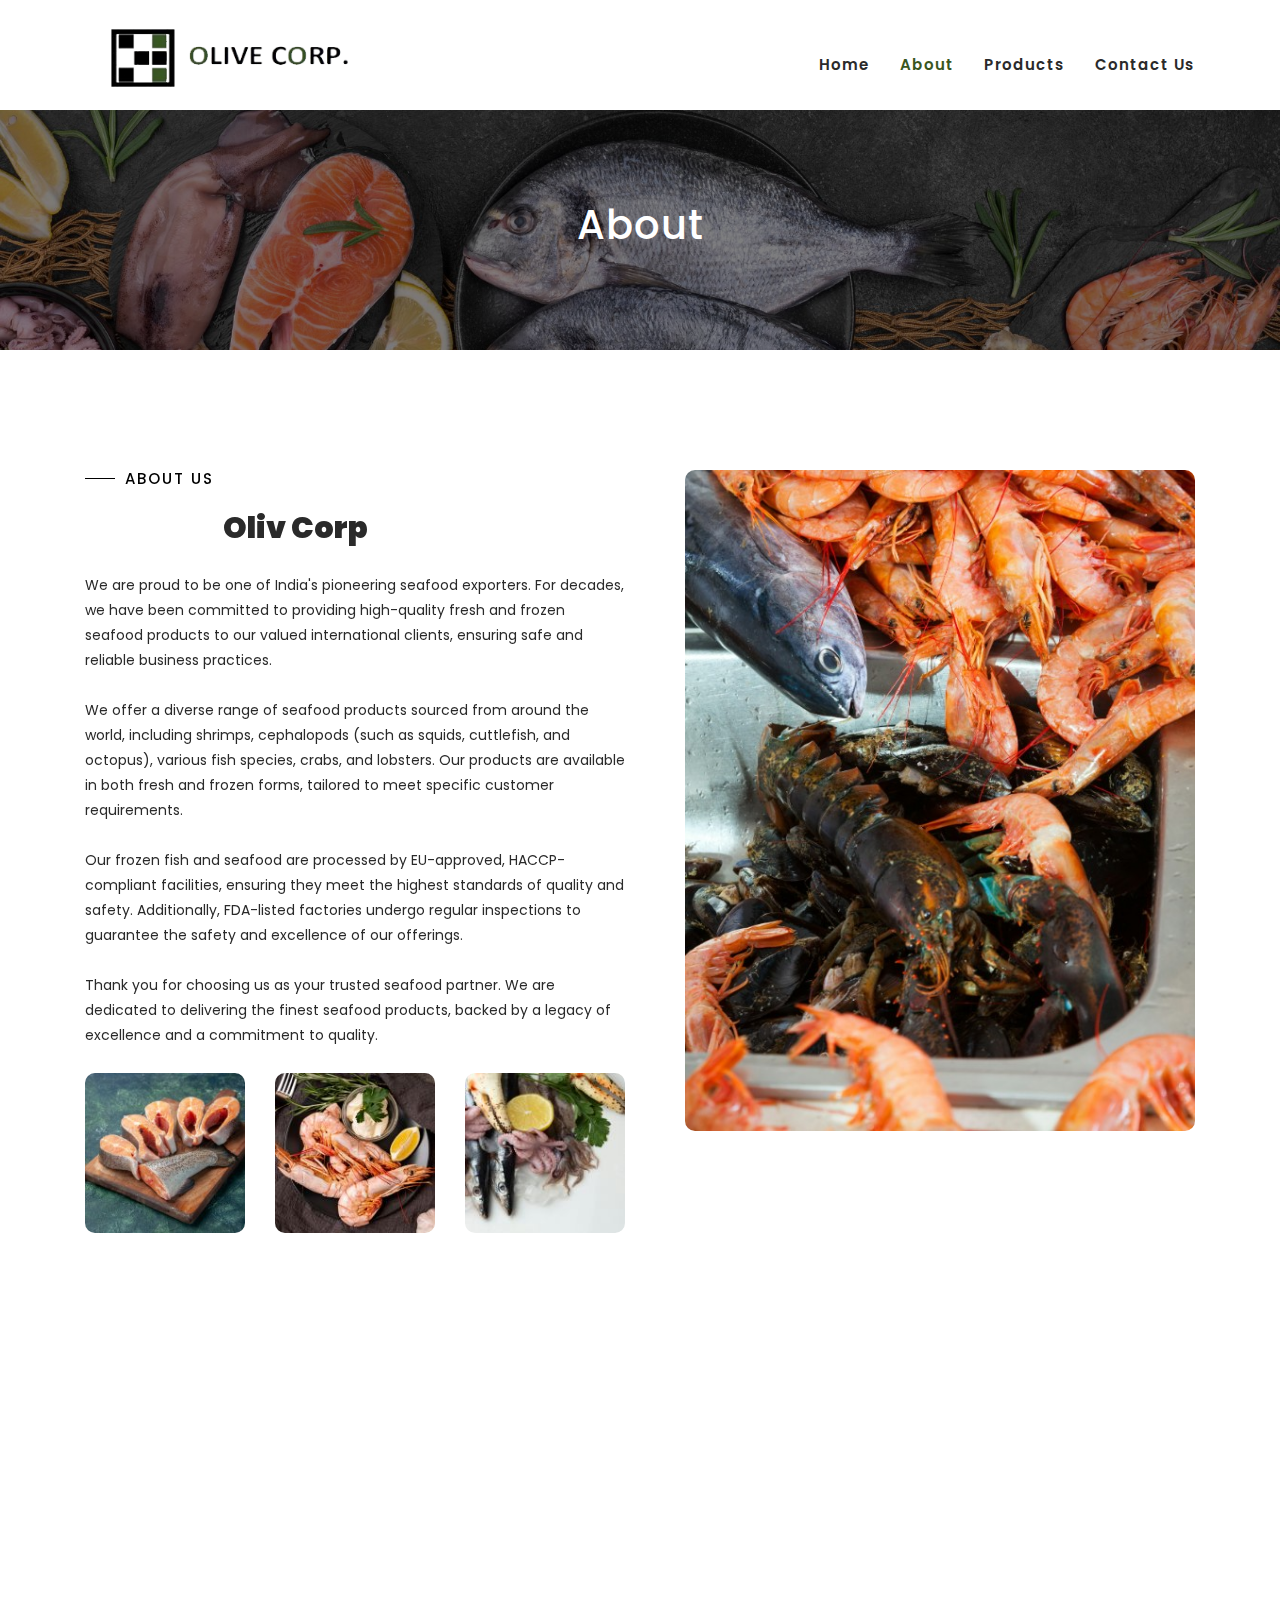
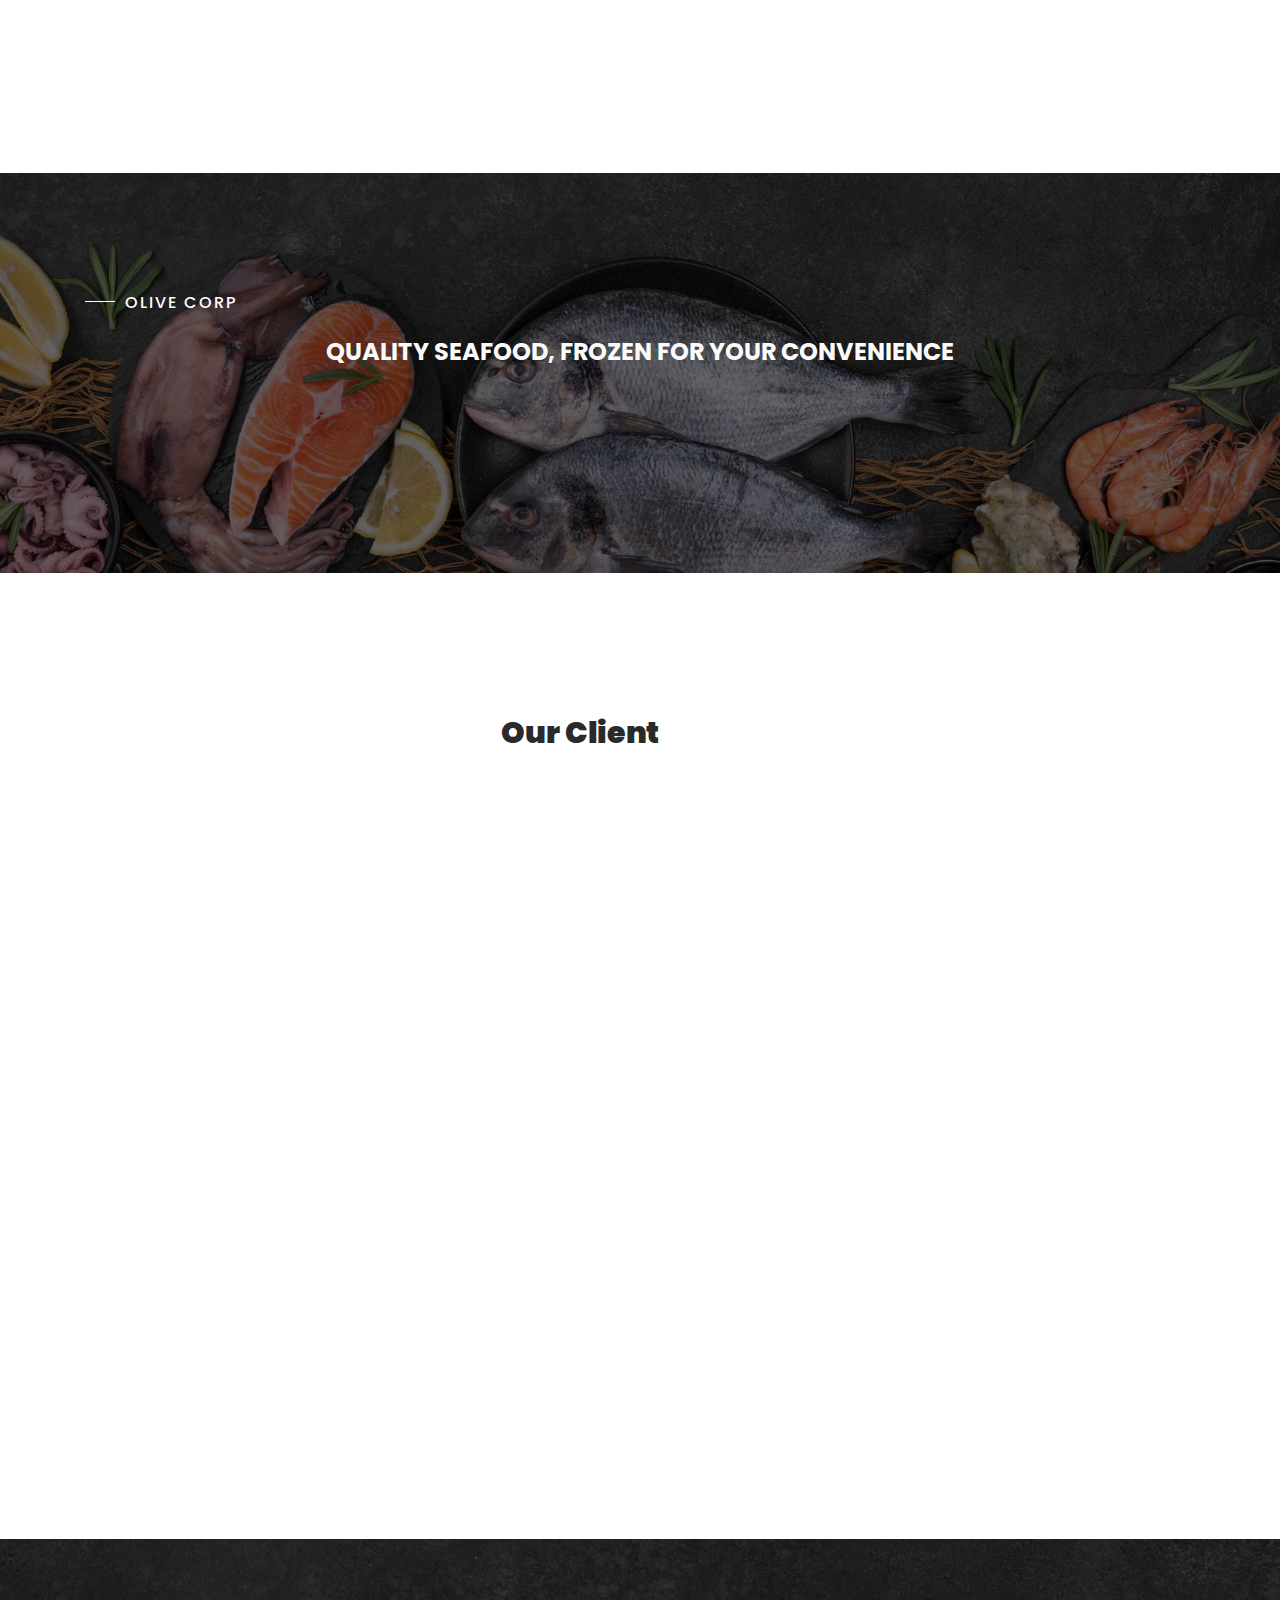
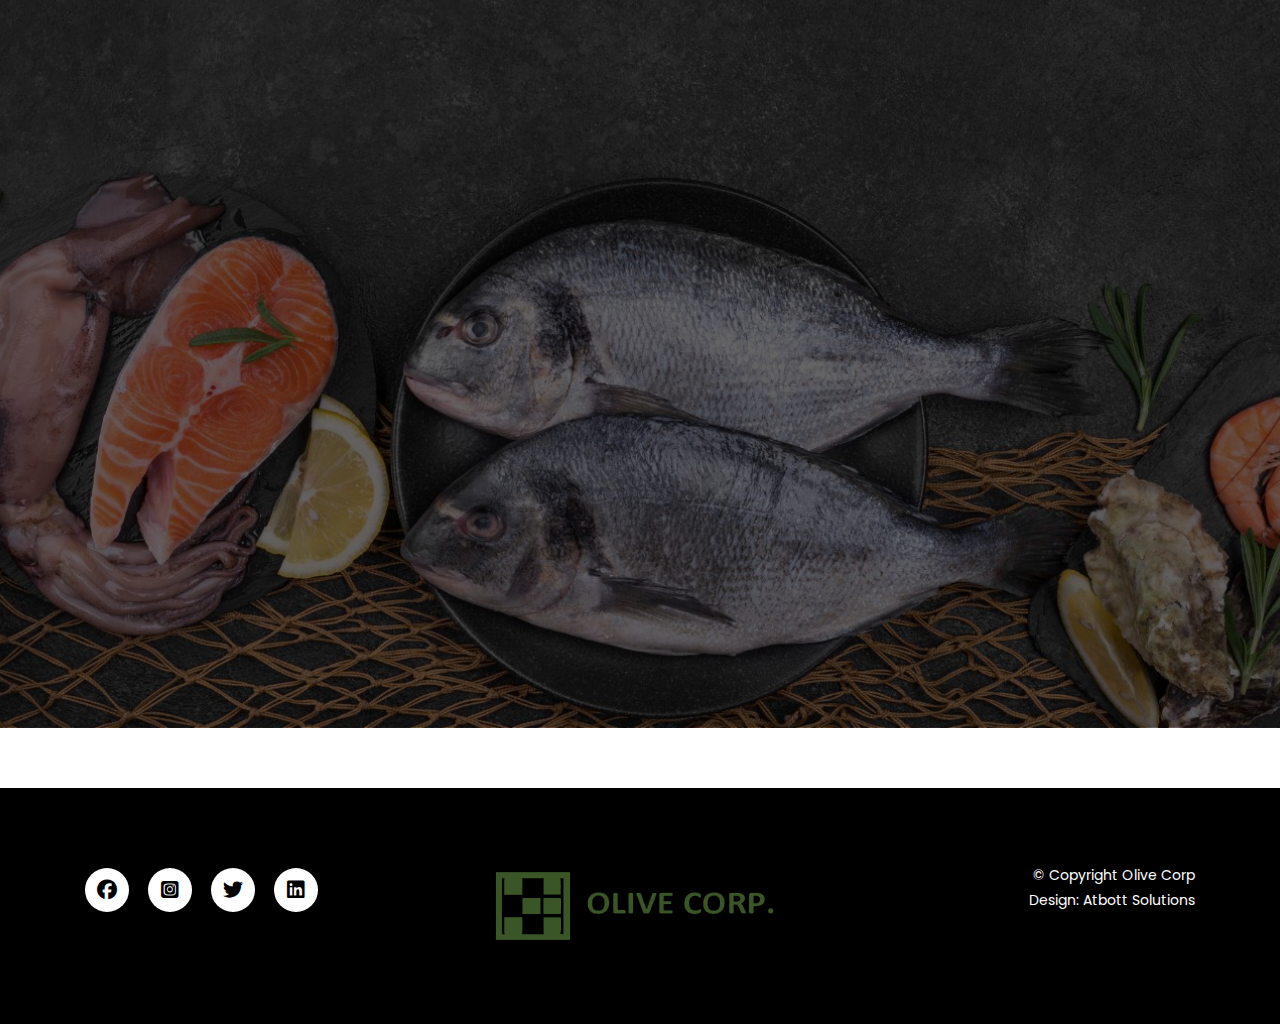
==== commit 300f414a: "aos" ====
--- a/about.html
+++ b/about.html
@@ -1,14 +1,16 @@
 <!DOCTYPE html>
 <html lang="en">
 
-  <head>
+<head>
 
     <meta charset="utf-8">
     <meta name="viewport" content="width=device-width, initial-scale=1, shrink-to-fit=no">
     <meta name="description" content="">
     <meta name="author" content="">
-    <link href="https://fonts.googleapis.com/css?family=Poppins:100,200,300,400,500,600,700,800,900&display=swap" rel="stylesheet">
-    <link href="https://fonts.googleapis.com/css2?family=Dancing+Script:wght@400;500;600;700&display=swap" rel="stylesheet">
+    <link href="https://fonts.googleapis.com/css?family=Poppins:100,200,300,400,500,600,700,800,900&display=swap"
+        rel="stylesheet">
+    <link href="https://fonts.googleapis.com/css2?family=Dancing+Script:wght@400;500;600;700&display=swap"
+        rel="stylesheet">
 
     <title>Olive Corp</title>
 
@@ -23,12 +25,14 @@
     <link rel="stylesheet" href="assets/css/owl-carousel.css">
 
     <link rel="stylesheet" href="assets/css/lightbox.css">
-
-   
-    </head>
-    
-    <body>
-    
+    <!-- AOS -->
+    <link href="https://unpkg.com/aos@2.3.1/dist/aos.css" rel="stylesheet">
+
+
+</head>
+
+<body>
+
     <!-- ***** Preloader Start ***** -->
     <div id="preloader">
         <div class="jumper">
@@ -36,12 +40,12 @@
             <div></div>
             <div></div>
         </div>
-    </div>  
+    </div>
     <!-- ***** Preloader End ***** -->
-    
-    
-      <!-- ***** Header Area Start ***** -->
-      <header class="header-area header-sticky">
+
+
+    <!-- ***** Header Area Start ***** -->
+    <header class="header-area header-sticky">
         <div class="container">
             <div class="row">
                 <div class="col-12">
@@ -53,11 +57,11 @@
                         <!-- ***** Logo End ***** -->
                         <!-- ***** Menu Start ***** -->
                         <ul class="nav">
-                            <li class="scroll-to-section"><a href="index.html" class="active">Home</a></li>
-                            <li class="scroll-to-section"><a href="about.html">About</a></li>
+                            <li class="scroll-to-section"><a href="index.html">Home</a></li>
+                            <li class="scroll-to-section"><a href="about.html" class="active">About</a></li>
                             <li class="scroll-to-section"><a href="product.html">Products</a></li>
-                            <li class="scroll-to-section"><a href="contact.html">Contact Us</a></li> 
-                        </ul>        
+                            <li class="scroll-to-section"><a href="contact.html">Contact Us</a></li>
+                        </ul>
                         <a class='menu-trigger'>
                             <span>Menu</span>
                         </a>
@@ -70,7 +74,7 @@
     <!-- ***** Header Area End ***** -->
 
     <!-- ***** Main Banner Area Start ***** -->
-    
+
     <div id="top">
         <div class="banner_nav">
             <h2>About</h2>
@@ -83,15 +87,26 @@
         <div class="container">
             <div class="row">
                 <div class="col-lg-6 col-md-6 col-xs-12">
-                    <div class="left-text-content">
+                    <div class="left-text-content" data-aos="fade-right" data-aos-offset="200" data-aos-delay="50"
+                        data-aos-duration="1000" data-aos-easing="ease-in-out" data-aos-mirror="true"
+                        data-aos-once="false">
                         <div class="section-heading">
                             <h6>About Us</h6>
                             <h2>Oliv Corp</h2>
                         </div>
-                        <p>We are proud to be one of India's pioneering seafood exporters. For decades, we have been committed to providing high-quality fresh and frozen seafood products to our valued international clients, ensuring safe and reliable business practices.</p>
-                        <p>We offer a diverse range of seafood products sourced from around the world, including shrimps, cephalopods (such as squids, cuttlefish, and octopus), various fish species, crabs, and lobsters. Our products are available in both fresh and frozen forms, tailored to meet specific customer requirements.</p>
-                        <p>Our frozen fish and seafood are processed by EU-approved, HACCP-compliant facilities, ensuring they meet the highest standards of quality and safety. Additionally, FDA-listed factories undergo regular inspections to guarantee the safety and excellence of our offerings.</p>
-                        <p>Thank you for choosing us as your trusted seafood partner. We are dedicated to delivering the finest seafood products, backed by a legacy of excellence and a commitment to quality.</p>
+                        <p>We are proud to be one of India's pioneering seafood exporters. For decades, we have been
+                            committed to providing high-quality fresh and frozen seafood products to our valued
+                            international clients, ensuring safe and reliable business practices.</p>
+                        <p>We offer a diverse range of seafood products sourced from around the world, including
+                            shrimps, cephalopods (such as squids, cuttlefish, and octopus), various fish species, crabs,
+                            and lobsters. Our products are available in both fresh and frozen forms, tailored to meet
+                            specific customer requirements.</p>
+                        <p>Our frozen fish and seafood are processed by EU-approved, HACCP-compliant facilities,
+                            ensuring they meet the highest standards of quality and safety. Additionally, FDA-listed
+                            factories undergo regular inspections to guarantee the safety and excellence of our
+                            offerings.</p>
+                        <p>Thank you for choosing us as your trusted seafood partner. We are dedicated to delivering the
+                            finest seafood products, backed by a legacy of excellence and a commitment to quality.</p>
                         <div class="row">
                             <div class="col-4">
                                 <img src="assets/images/abt/1.jpg" alt="">
@@ -106,7 +121,9 @@
                     </div>
                 </div>
                 <div class="col-lg-6 col-md-6 col-xs-12">
-                    <div class="right-content">
+                    <div class="right-content" data-aos="fade-left" data-aos-offset="200" data-aos-delay="50"
+                        data-aos-duration="1000" data-aos-easing="ease-in-out" data-aos-mirror="true"
+                        data-aos-once="false">
                         <div class="thumb">
                             <!-- <a rel="nofollow" href="http://youtube.com"><i class="fa fa-play"></i></a> -->
                             <img src="assets/images/nav_abt.jpg" alt="">
@@ -122,26 +139,33 @@
     <section class="section" id="about">
         <div class="container">
             <div class="row justify-content-center">
-                <div class="col-lg-6">
+                <div class="col-lg-6" data-aos="fade-in" data-aos-offset="200" data-aos-delay="50"
+                        data-aos-duration="1000" data-aos-easing="ease-in-out" data-aos-mirror="true"
+                        data-aos-once="false">
                     <div class="vision_mission">
                         <i class="fa-solid fa-rocket"></i>
                         <h4>Mission</h4>
-                        <p>Our mission is to bring the taste of the ocean to every table by sourcing, processing, and delivering the freshest and most flavorful frozen seafood, while promoting responsible fishing practices and protecting the health of our oceans."</p>
+                        <p>Our mission is to bring the taste of the ocean to every table by sourcing, processing, and
+                            delivering the freshest and most flavorful frozen seafood, while promoting responsible
+                            fishing practices and protecting the health of our oceans."</p>
                     </div>
                 </div>
                 <div class="col-lg-6">
-                    <div class="vision_mission">
+                    <div class="vision_mission" data-aos="fade-in" data-aos-offset="200" data-aos-delay="50"
+                        data-aos-duration="1000" data-aos-easing="ease-in-out" data-aos-mirror="true"
+                        data-aos-once="false">
                         <i class="fa fa-eye"></i>
                         <h4>Vision</h4>
-                        <p>To be the leading provider of high-quality, sustainably sourced frozen seafood, offering a diverse and convenient product line to customers worldwide.</p>
+                        <p>To be the leading provider of high-quality, sustainably sourced frozen seafood, offering a
+                            diverse and convenient product line to customers worldwide.</p>
                     </div>
                 </div>
             </div>
         </div>
     </section>
     <!-- End vision mission -->
-      <!-- ***** Reservation Us Area Starts ***** -->
-      <section class="section" id="reservation_2">
+    <!-- ***** Reservation Us Area Starts ***** -->
+    <section class="section" id="reservation_2">
         <div class="container">
             <div class="row">
                 <div class="col-lg-12 align-self-center">
@@ -153,41 +177,45 @@
                         </div>
                     </div>
                 </div>
-               
+
             </div>
         </div>
     </section>
     <!-- ***** Reservation Area Ends ***** -->
 
-       <!-- Ouer Client -->
-       <section class="section" id="about">
+    <!-- Ouer Client -->
+    <section class="section" id="about">
         <div class="container">
             <div class="row">
                 <div class="col-lg-4 offset-lg-4 text-center">
                     <div class="section-heading">
-                       
+
                         <h2 style="text-align: center;">Our Client</h2>
                     </div>
                 </div>
             </div>
             <div class="row justify-content-center">
                 <div class="embed-responsive embed-responsive-16by9">
-                    <iframe src="https://www.google.com/maps/embed?pb=!1m14!1m8!1m3!1d15717.895543060726!2d76.280017!3d9.9776573!3m2!1i1024!2i768!4f13.1!3m3!1m2!1s0x3b080d3068245749%3A0x92d99b9311a8f32!2sOlive%20Corp.!5e0!3m2!1sen!2sin!4v1717053289576!5m2!1sen!2sin" ></iframe>
-                  </div>
+                    <iframe
+                        src="https://www.google.com/maps/embed?pb=!1m14!1m8!1m3!1d15717.895543060726!2d76.280017!3d9.9776573!3m2!1i1024!2i768!4f13.1!3m3!1m2!1s0x3b080d3068245749%3A0x92d99b9311a8f32!2sOlive%20Corp.!5e0!3m2!1sen!2sin!4v1717053289576!5m2!1sen!2sin"></iframe>
+                </div>
             </div>
         </div>
     </section>
     <!-- End Ouer Client -->
-    
+
     <!-- ***** Reservation Us Area Starts ***** -->
     <section class="section" id="reservation">
-        <div class="container">
+        <div class="container"data-aos="zoom-in" data-aos-offset="200" data-aos-delay="50"
+        data-aos-duration="1000" data-aos-easing="ease-in-out" data-aos-mirror="true"
+        data-aos-once="false">
             <div class="row">
                 <div class="col-lg-6 align-self-center">
                     <div class="left-text-content">
                         <div class="section-heading ">
                             <h6 class="mb-3">Contact Us</h6>
-                            <p>At Sealand, We are Committed to Cultivating Mutually Beneficial and Long-term Relationships with Our Clients. </p>
+                            <p>At Sealand, We are Committed to Cultivating Mutually Beneficial and Long-term
+                                Relationships with Our Clients. </p>
                         </div>
                         <!-- <p>Lorem ipsum dolor sit amet consectetur adipisicing elit. Aliquam impedit sit modi quod aperiam odit iste minus a inventore ex.</p> -->
                         <div class="row">
@@ -209,7 +237,8 @@
                                 <div class="message">
                                     <i class="fa-solid fa-location-arrow"></i>
                                     <h4>Address</h4>
-                                    <span><a href="#">Near Harbour Market, 7/697 D , </a><br><a href="#">Marakadavu Cochin - 682002</a></span>
+                                    <span><a href="#">Near Harbour Market, 7/697 D , </a><br><a href="#">Marakadavu
+                                            Cochin - 682002</a></span>
                                 </div>
                             </div>
                         </div>
@@ -218,63 +247,68 @@
                 <div class="col-lg-6">
                     <div class="contact-form">
                         <form id="contact" action="" method="post">
-                          <div class="row">
-                            <div class="col-lg-12">
-                                <h4>Quick Contact</h4>
-                            </div>
-                            <div class="col-lg-6 col-sm-12">
-                              <fieldset>
-                                <input name="name" type="text" id="name" placeholder="Your Name*" required="">
-                              </fieldset>
-                            </div>
-                            <div class="col-lg-6 col-sm-12">
-                              <fieldset>
-                              <input name="email" type="text" id="email" pattern="[^ @]*@[^ @]*" placeholder="Your Email Address" required="">
-                            </fieldset>
-                            </div>
-                            <div class="col-lg-6 col-sm-12">
-                              <fieldset>
-                                <input name="phone" type="text" id="phone" placeholder="Phone Number*" required="">
-                              </fieldset>
-                            </div>
-                            <div class="col-lg-6 col-sm-12">
-                                <fieldset>
-                                  <input name="phone" type="text" id="phone" placeholder="Company Name" required="">
-                                </fieldset>
-                              </div>
-                           
-                           
-                         
-                            <div class="col-lg-12">
-                              <fieldset>
-                                <textarea name="message" rows="6" id="message" placeholder="Message" required=""></textarea>
-                              </fieldset>
-                            </div>
-                            <div class="col-lg-12">
-                              <fieldset>
-                                <button type="submit" id="form-submit" class="main-button-icon">Send Message</button>
-                              </fieldset>
-                            </div>
-                          </div>
+                            <div class="row">
+                                <div class="col-lg-12">
+                                    <h4>Quick Contact</h4>
+                                </div>
+                                <div class="col-lg-6 col-sm-12">
+                                    <fieldset>
+                                        <input name="name" type="text" id="name" placeholder="Your Name*" required="">
+                                    </fieldset>
+                                </div>
+                                <div class="col-lg-6 col-sm-12">
+                                    <fieldset>
+                                        <input name="email" type="text" id="email" pattern="[^ @]*@[^ @]*"
+                                            placeholder="Your Email Address" required="">
+                                    </fieldset>
+                                </div>
+                                <div class="col-lg-6 col-sm-12">
+                                    <fieldset>
+                                        <input name="phone" type="text" id="phone" placeholder="Phone Number*"
+                                            required="">
+                                    </fieldset>
+                                </div>
+                                <div class="col-lg-6 col-sm-12">
+                                    <fieldset>
+                                        <input name="phone" type="text" id="phone" placeholder="Company Name"
+                                            required="">
+                                    </fieldset>
+                                </div>
+
+
+
+                                <div class="col-lg-12">
+                                    <fieldset>
+                                        <textarea name="message" rows="6" id="message" placeholder="Message"
+                                            required=""></textarea>
+                                    </fieldset>
+                                </div>
+                                <div class="col-lg-12">
+                                    <fieldset>
+                                        <button type="submit" id="form-submit" class="main-button-icon">Send
+                                            Message</button>
+                                    </fieldset>
+                                </div>
+                            </div>
                         </form>
                     </div>
                 </div>
             </div>
         </div>
     </section>
-    <!-- ***** Reservation Area Ends ***** -->    
+    <!-- ***** Reservation Area Ends ***** -->
     <!-- ***** Footer Start ***** -->
     <footer>
         <div class="container">
             <div class="row">
                 <div class="col-lg-4 col-xs-12">
                     <div class="right-text-content">
-                            <ul class="social-icons">
-                                <li><a href="#"><i class="fa-brands fa-facebook"></i></i></a></li>
-                                <li><a href="#"><i class="fa-brands fa-square-instagram"></i></a></li>
-                                <li><a href="#"><i class="fa-brands fa-twitter"></i></i></a></li>
-                                <li><a href="#"><i class="fa-brands fa-linkedin"></i></i></a></li>
-                            </ul>
+                        <ul class="social-icons">
+                            <li><a href="#"><i class="fa-brands fa-facebook"></i></i></a></li>
+                            <li><a href="#"><i class="fa-brands fa-square-instagram"></i></a></li>
+                            <li><a href="#"><i class="fa-brands fa-twitter"></i></i></a></li>
+                            <li><a href="#"><i class="fa-brands fa-linkedin"></i></i></a></li>
+                        </ul>
                     </div>
                 </div>
                 <div class="col-lg-4">
@@ -285,8 +319,9 @@
                 <div class="col-lg-4 col-xs-12">
                     <div class="left-text-content">
                         <p>© Copyright Olive Corp
-                        <br>
-                        Design: Atbott Solutions</p>
+                            <br>
+                            Design: Atbott Solutions
+                        </p>
                     </div>
                 </div>
             </div>
@@ -306,29 +341,36 @@
     <script src="assets/js/scrollreveal.min.js"></script>
     <script src="assets/js/waypoints.min.js"></script>
     <script src="assets/js/jquery.counterup.min.js"></script>
-    <script src="assets/js/imgfix.min.js"></script> 
-    <script src="assets/js/slick.js"></script> 
-    <script src="assets/js/lightbox.js"></script> 
-    <script src="assets/js/isotope.js"></script> 
-    
+    <script src="assets/js/imgfix.min.js"></script>
+    <script src="assets/js/slick.js"></script>
+    <script src="assets/js/lightbox.js"></script>
+    <script src="assets/js/isotope.js"></script>
+    <!-- AOS -->
+    <script src="https://unpkg.com/aos@2.3.1/dist/aos.js"></script>
+    <script>
+        AOS.init();
+    </script>
+
+
     <!-- Global Init -->
     <script src="assets/js/custom.js"></script>
     <script>
 
-        $(function() {
+        $(function () {
             var selectedClass = "";
-            $("p").click(function(){
-            selectedClass = $(this).attr("data-rel");
-            $("#portfolio").fadeTo(50, 0.1);
-                $("#portfolio div").not("."+selectedClass).fadeOut();
-            setTimeout(function() {
-              $("."+selectedClass).fadeIn();
-              $("#portfolio").fadeTo(50, 1);
-            }, 500);
-                
+            $("p").click(function () {
+                selectedClass = $(this).attr("data-rel");
+                $("#portfolio").fadeTo(50, 0.1);
+                $("#portfolio div").not("." + selectedClass).fadeOut();
+                setTimeout(function () {
+                    $("." + selectedClass).fadeIn();
+                    $("#portfolio").fadeTo(50, 1);
+                }, 500);
+
             });
         });
 
     </script>
-  </body>
+</body>
+
 </html>--- a/assets/css/templatemo-klassy-cafe.css
+++ b/assets/css/templatemo-klassy-cafe.css
@@ -241,8 +241,20 @@
 .header-area .main-nav .nav li {
   padding-left: 15px;
   padding-right: 15px;
-}
-
+  
+}
+.header-area .main-nav .nav li::after{
+  content: "";
+  height: 2px;
+  width: 0%;
+  background: #395620;
+  display: block;
+  margin: auto;
+  transition: 0.5s;
+}
+.header-area .main-nav .nav li:hover::after{
+  width: 100%;
+}
 .header-area .main-nav .nav li:last-child {
   padding-right: 0px;
 }
@@ -267,14 +279,15 @@
   color: #2a2a2a;
 }
 
+
 .header-area .main-nav .nav li:hover a,
 .header-area .main-nav .nav li a.active {
-  color: #000!important;
+  color: #395620!important;
 }
 
 .background-header .main-nav .nav li:hover a,
 .background-header .main-nav .nav li a.active {
-  color: #000!important;
+  color: #395620!important;
   opacity: 1;
 }
 
@@ -816,8 +829,11 @@
   width: 100%;
   overflow: hidden;
   border-radius: 10px;
-}
-
+  transition: 0.5s;
+}
+#about img:hover{
+  transform: scale(1.1);
+}
 #about .left-text-content p {
   margin-bottom: 25px;
 }
@@ -1085,7 +1101,7 @@
 
 #chefs .chef-item {
   text-align: center;
-  border: 1px solid #afafaf;
+  box-shadow: 0 5px 20px 0 rgba(0,0,0,0.15);
   padding: 5px;
   transition: all .5s;
   border-radius: 3px;
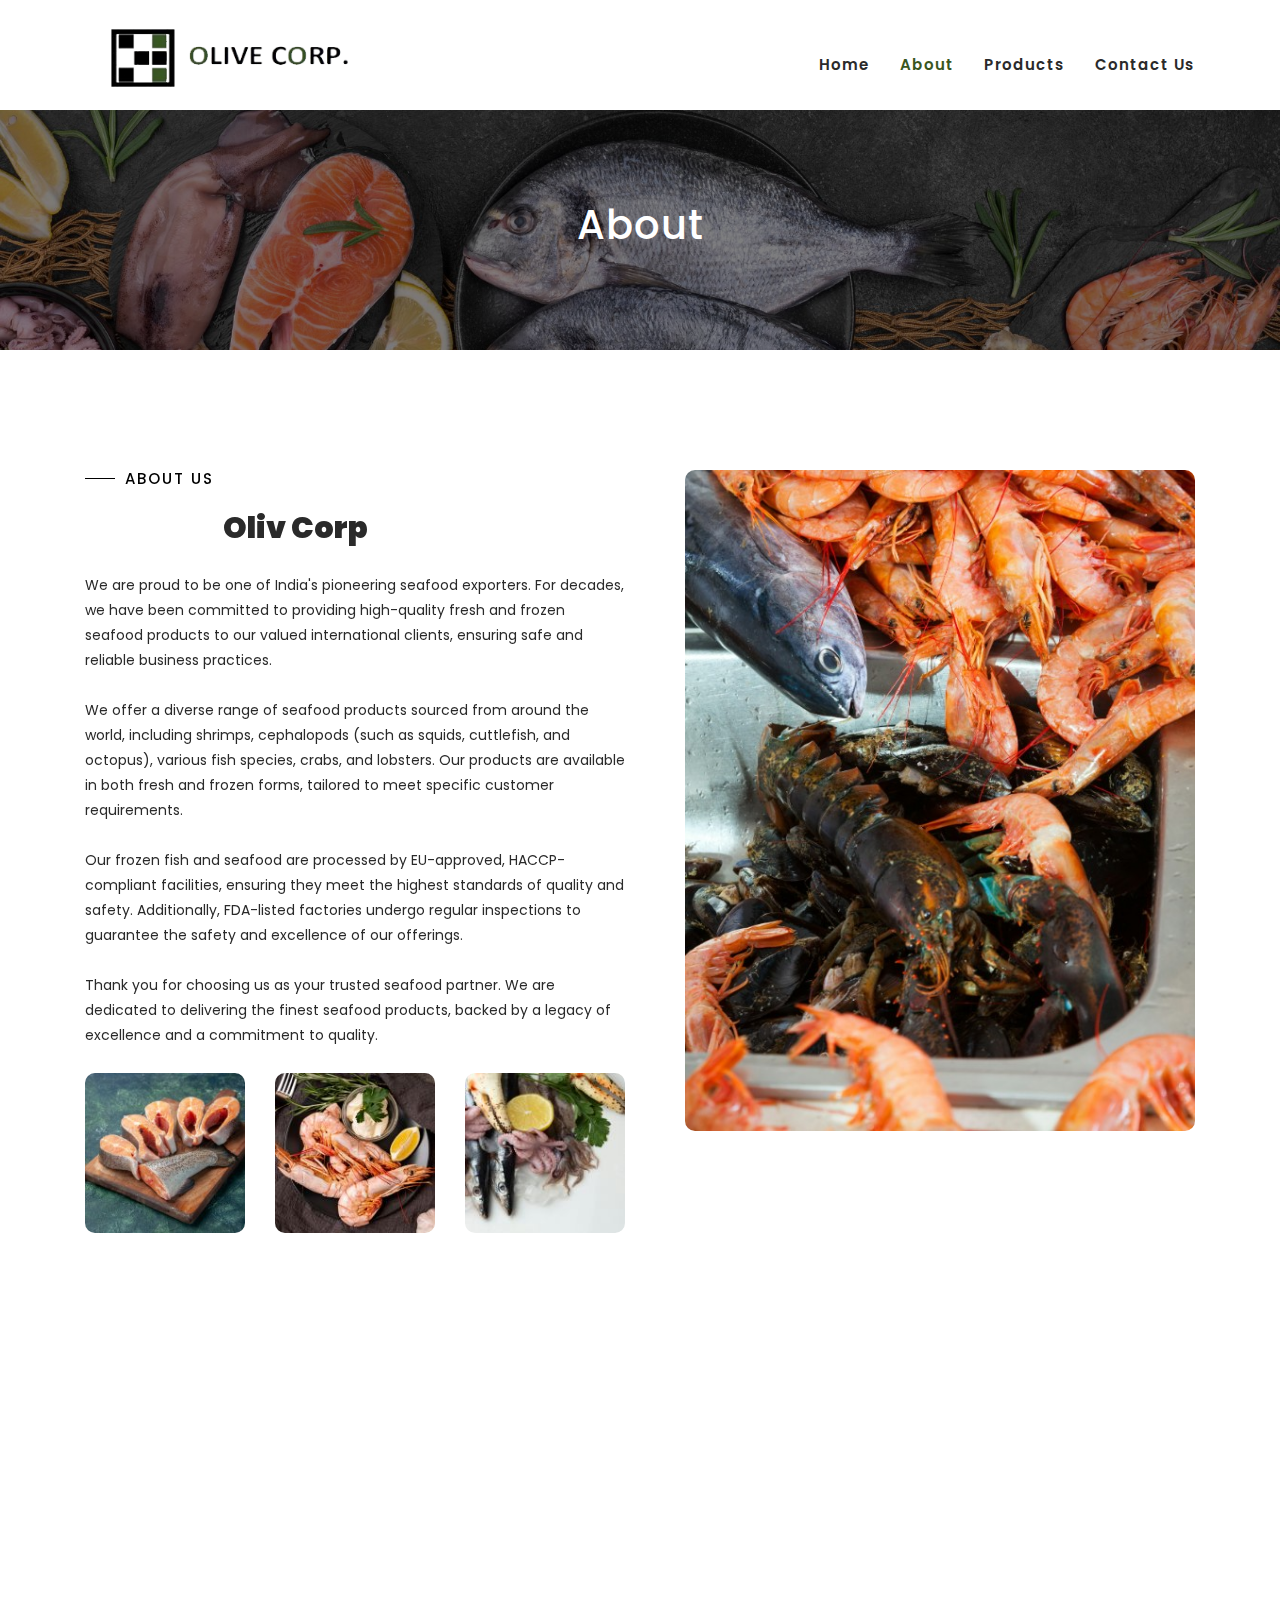
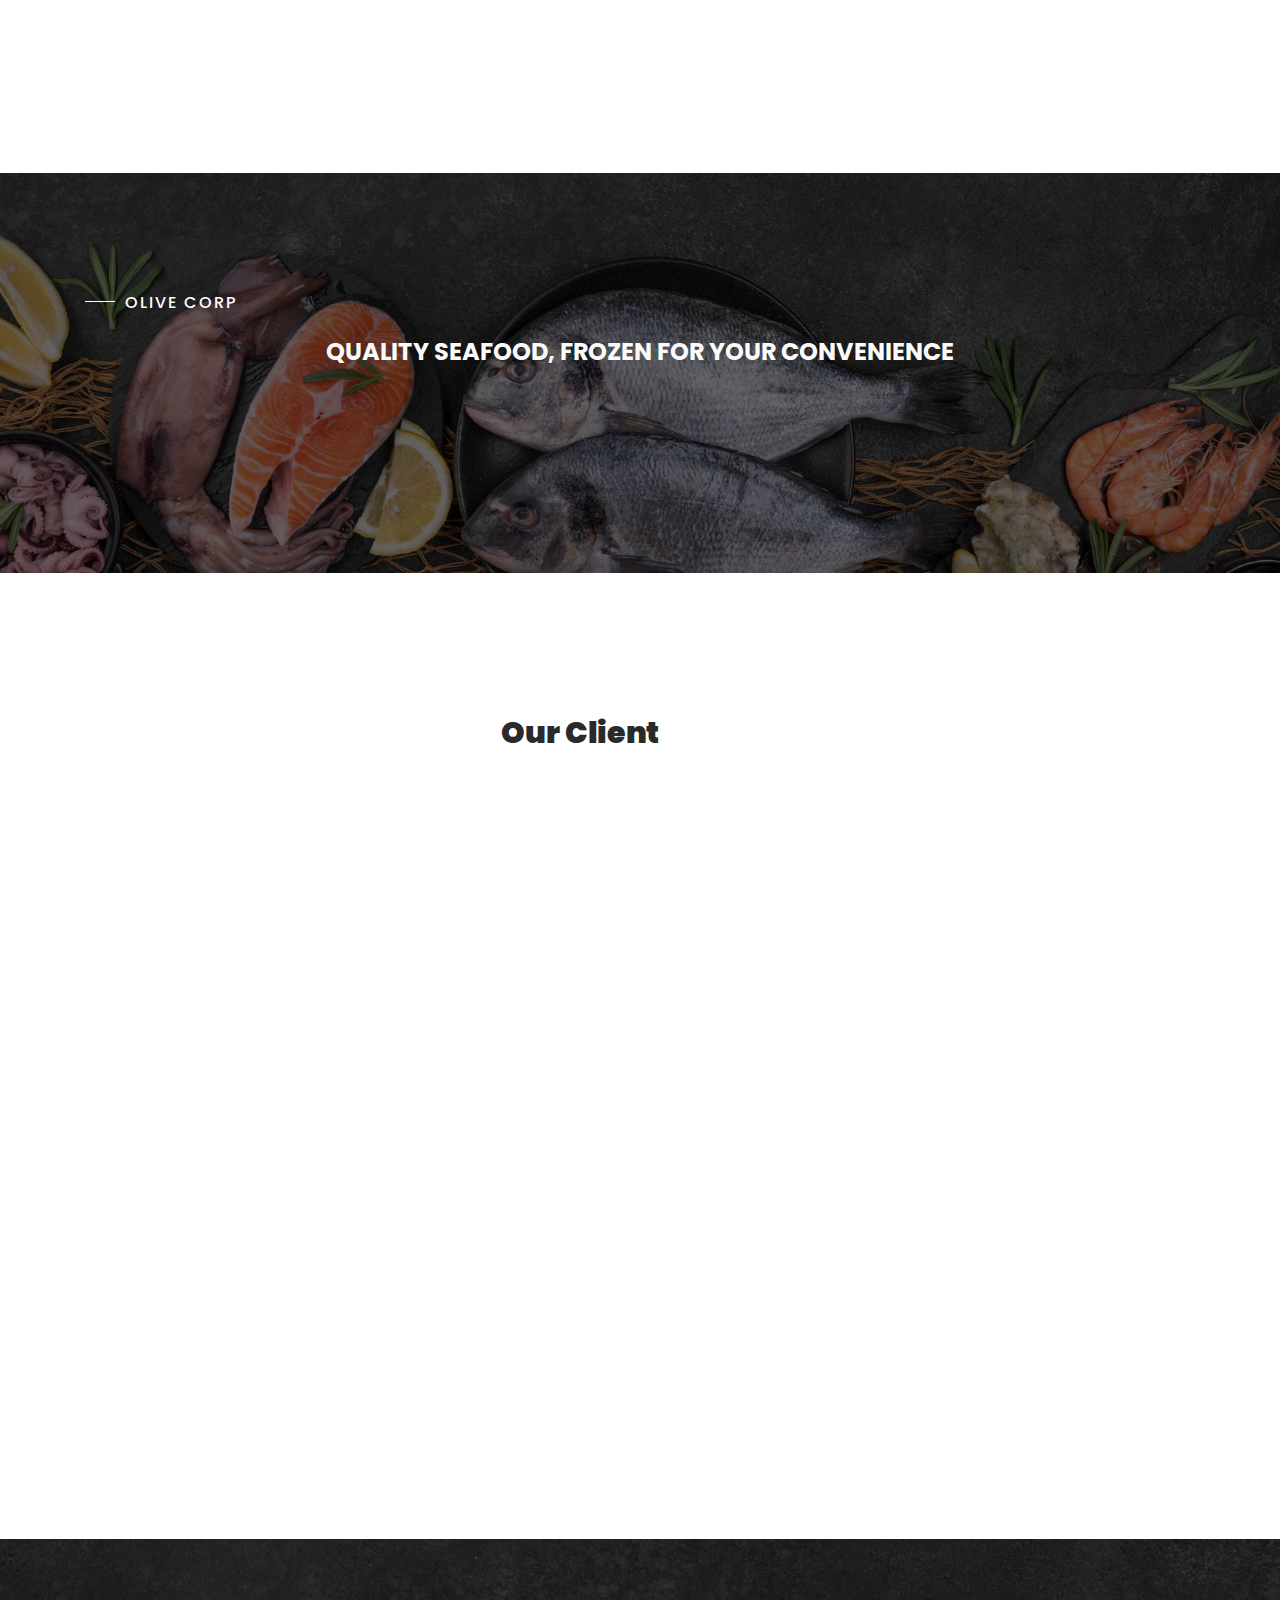
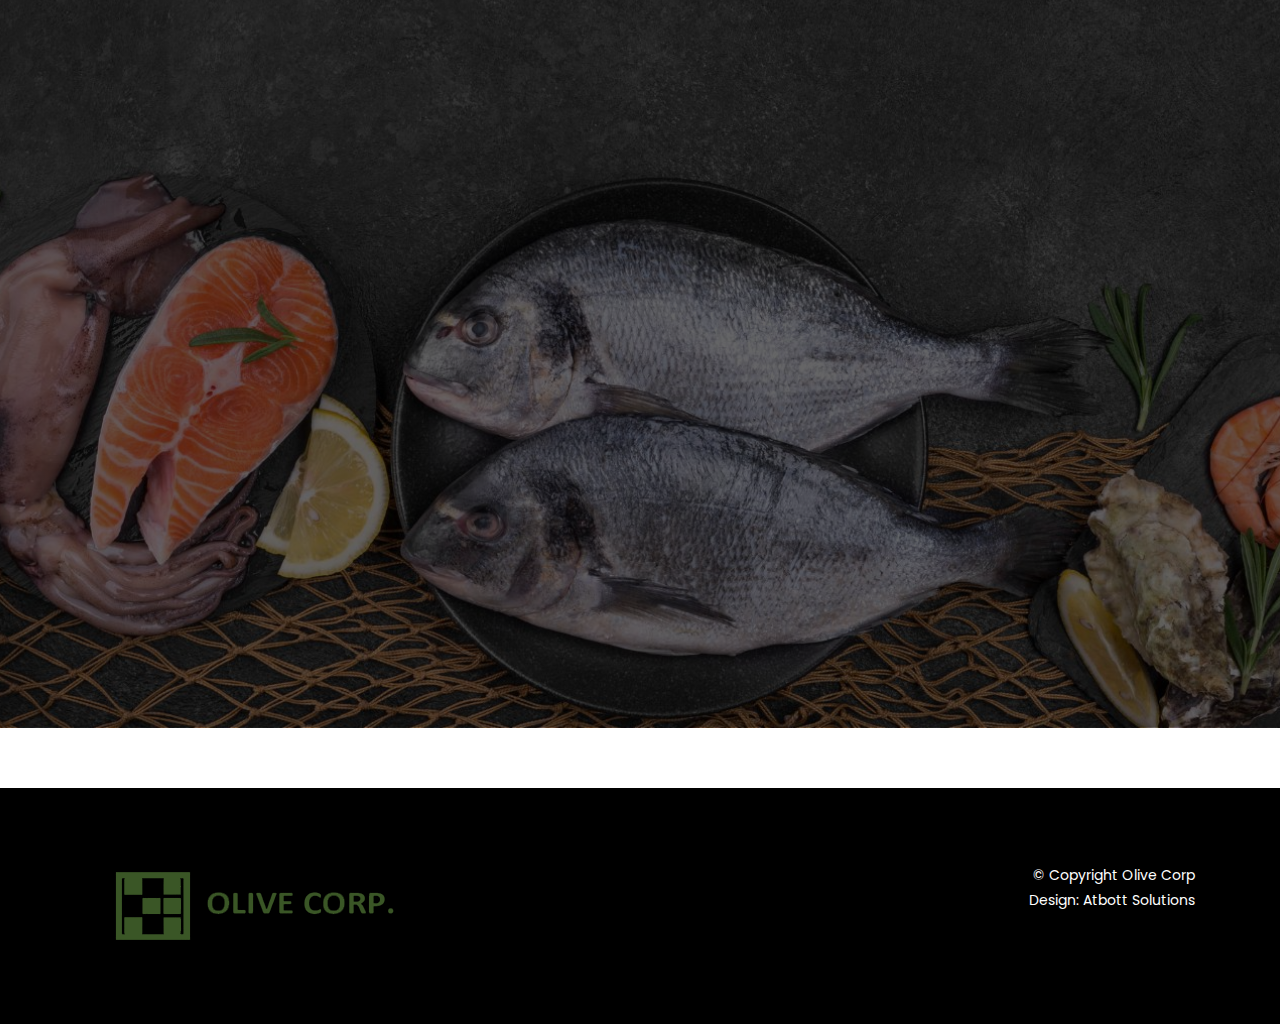
==== commit f131fd93: "content edit" ====
--- a/about.html
+++ b/about.html
@@ -140,8 +140,7 @@
         <div class="container">
             <div class="row justify-content-center">
                 <div class="col-lg-6" data-aos="fade-in" data-aos-offset="200" data-aos-delay="50"
-                        data-aos-duration="1000" data-aos-easing="ease-in-out" data-aos-mirror="true"
-                        data-aos-once="false">
+                    data-aos-duration="1000" data-aos-easing="ease-in-out" data-aos-mirror="true" data-aos-once="false">
                     <div class="vision_mission">
                         <i class="fa-solid fa-rocket"></i>
                         <h4>Mission</h4>
@@ -194,10 +193,11 @@
                     </div>
                 </div>
             </div>
-            <div class="row justify-content-center">
+            <div class="row justify-content-center ">
                 <div class="embed-responsive embed-responsive-16by9">
                     <iframe
-                        src="https://www.google.com/maps/embed?pb=!1m14!1m8!1m3!1d15717.895543060726!2d76.280017!3d9.9776573!3m2!1i1024!2i768!4f13.1!3m3!1m2!1s0x3b080d3068245749%3A0x92d99b9311a8f32!2sOlive%20Corp.!5e0!3m2!1sen!2sin!4v1717053289576!5m2!1sen!2sin"></iframe>
+                        src="https://visitedplaces.com/embed/?map=world&projection=geoEquirectangular&theme=dark-yellow&width=706&height=447.5&water=0&graticule=0&names=0&duration=2000&placeduration=100&slider=0&autoplay=0&autozoom=none&autostep=0&home=IN"
+                        style="width: 100%; height: 600px;"></iframe>
                 </div>
             </div>
         </div>
@@ -206,39 +206,47 @@
 
     <!-- ***** Reservation Us Area Starts ***** -->
     <section class="section" id="reservation">
-        <div class="container"data-aos="zoom-in" data-aos-offset="200" data-aos-delay="50"
-        data-aos-duration="1000" data-aos-easing="ease-in-out" data-aos-mirror="true"
-        data-aos-once="false">
+        <div class="container" data-aos="zoom-in" data-aos-offset="200" data-aos-delay="50" data-aos-duration="1000"
+            data-aos-easing="ease-in-out" data-aos-mirror="true" data-aos-once="false">
             <div class="row">
                 <div class="col-lg-6 align-self-center">
                     <div class="left-text-content">
-                        <div class="section-heading ">
+                        <div class="section-heading">
                             <h6 class="mb-3">Contact Us</h6>
-                            <p>At Sealand, We are Committed to Cultivating Mutually Beneficial and Long-term
-                                Relationships with Our Clients. </p>
+                            <p>
+                                We are Committed to Cultivating Mutually Beneficial and
+                                Long-term Relationships with Our Clients.
+                            </p>
                         </div>
                         <!-- <p>Lorem ipsum dolor sit amet consectetur adipisicing elit. Aliquam impedit sit modi quod aperiam odit iste minus a inventore ex.</p> -->
                         <div class="row">
                             <div class="col-lg-6">
                                 <div class="phone">
-                                    <i class="fa-solid fa-phone"></i>
+                                    <i class="fa fa-phone"></i>
                                     <h4>Phone Numbers</h4>
-                                    <span><a href="#">080-090-0990</a><br><a href="#">080-090-0880</a></span>
+                                    <span><a href="https://api.whatsapp.com/send?phone=919746693600" target="_blank"
+                                            type="tel">+91-974-669-3600
+                                        </a></span>
                                 </div>
                             </div>
                             <div class="col-lg-6">
                                 <div class="message">
-                                    <i class="fa-solid fa-envelope"></i>
+                                    <i class="fa fa-envelope"></i>
                                     <h4>Emails</h4>
-                                    <span><a href="#">hello@company.com</a><br><a href="#">info@company.com</a></span>
+                                    <span><a href="connect@olivecorp.in
+                                          ">connect@olivecorp.in
+                                        </a></span>
                                 </div>
                             </div>
                             <div class="col-lg-12 mt-5">
                                 <div class="message">
-                                    <i class="fa-solid fa-location-arrow"></i>
+                                    <i class="fa fa-location-arrow"></i>
                                     <h4>Address</h4>
-                                    <span><a href="#">Near Harbour Market, 7/697 D , </a><br><a href="#">Marakadavu
-                                            Cochin - 682002</a></span>
+                                    <span><a href="https://maps.app.goo.gl/C62TQfjHUYY5JC5X8" target="_blank">6/1355, M
+                                            J Zakaria Sait Road ,</a>
+                                        <br />
+                                        <a href="https://maps.app.goo.gl/C62TQfjHUYY5JC5X8"
+                                            target="_blank">Cochin-682002. Kerala, India</a></span>
                                 </div>
                             </div>
                         </div>
@@ -253,29 +261,27 @@
                                 </div>
                                 <div class="col-lg-6 col-sm-12">
                                     <fieldset>
-                                        <input name="name" type="text" id="name" placeholder="Your Name*" required="">
+                                        <input name="name" type="text" id="name" placeholder="Your Name*" required="" />
                                     </fieldset>
                                 </div>
                                 <div class="col-lg-6 col-sm-12">
                                     <fieldset>
                                         <input name="email" type="text" id="email" pattern="[^ @]*@[^ @]*"
-                                            placeholder="Your Email Address" required="">
+                                            placeholder="Your Email Address" required="" />
                                     </fieldset>
                                 </div>
                                 <div class="col-lg-6 col-sm-12">
                                     <fieldset>
                                         <input name="phone" type="text" id="phone" placeholder="Phone Number*"
-                                            required="">
+                                            required="" />
                                     </fieldset>
                                 </div>
                                 <div class="col-lg-6 col-sm-12">
                                     <fieldset>
                                         <input name="phone" type="text" id="phone" placeholder="Company Name"
-                                            required="">
-                                    </fieldset>
-                                </div>
-
-
+                                            required="" />
+                                    </fieldset>
+                                </div>
 
                                 <div class="col-lg-12">
                                     <fieldset>
@@ -285,8 +291,9 @@
                                 </div>
                                 <div class="col-lg-12">
                                     <fieldset>
-                                        <button type="submit" id="form-submit" class="main-button-icon">Send
-                                            Message</button>
+                                        <button type="submit" id="form-submit" class="main-button-icon">
+                                            Send Message
+                                        </button>
                                     </fieldset>
                                 </div>
                             </div>
@@ -301,25 +308,34 @@
     <footer>
         <div class="container">
             <div class="row">
-                <div class="col-lg-4 col-xs-12">
-                    <div class="right-text-content">
-                        <ul class="social-icons">
-                            <li><a href="#"><i class="fa-brands fa-facebook"></i></i></a></li>
-                            <li><a href="#"><i class="fa-brands fa-square-instagram"></i></a></li>
-                            <li><a href="#"><i class="fa-brands fa-twitter"></i></i></a></li>
-                            <li><a href="#"><i class="fa-brands fa-linkedin"></i></i></a></li>
-                        </ul>
-                    </div>
-                </div>
-                <div class="col-lg-4">
+                <!-- <div class="col-lg-4 col-xs-12">
+              <div class="right-text-content">
+                <ul class="social-icons">
+                  <li>
+                    <a href="#"><i class="fa fa-facebook"></i></a>
+                  </li>
+                  <li>
+                    <a href="#"><i class="fa fa-twitter"></i></a>
+                  </li>
+                  <li>
+                    <a href="#"><i class="fa fa-linkedin"></i></a>
+                  </li>
+                  <li>
+                    <a href="#"><i class="fa fa-instagram"></i></a>
+                  </li>
+                </ul>
+              </div>
+            </div> -->
+                <div class="col-md-6">
                     <div class="logo">
-                        <a href="index.html"><img src="./assets/images/logo-g.png" alt=""></a>
-                    </div>
-                </div>
-                <div class="col-lg-4 col-xs-12">
+                        <a href="index.html"><img src="/assets/images/logo-g.png" /></a>
+                    </div>
+                </div>
+                <div class="col-md-6 col-xs-12">
                     <div class="left-text-content">
-                        <p>© Copyright Olive Corp
-                            <br>
+                        <p>
+                            © Copyright Olive Corp
+                            <br />
                             Design: Atbott Solutions
                         </p>
                     </div>
@@ -327,6 +343,7 @@
             </div>
         </div>
     </footer>
+
     <!-- jQuery -->
     <script src="assets/js/jquery-2.1.0.min.js"></script>
 
--- a/assets/css/templatemo-klassy-cafe.css
+++ b/assets/css/templatemo-klassy-cafe.css
@@ -820,6 +820,11 @@
   position: relative;
   z-index: 9;
 }
+#about a{
+  text-decoration: none;
+  color: #000;
+  
+}
 
 #about .section-heading h2 {
   padding-right: 120px;
@@ -832,7 +837,7 @@
   transition: 0.5s;
 }
 #about img:hover{
-  transform: scale(1.1);
+  transform: scale(1.05);
 }
 #about .left-text-content p {
   margin-bottom: 25px;
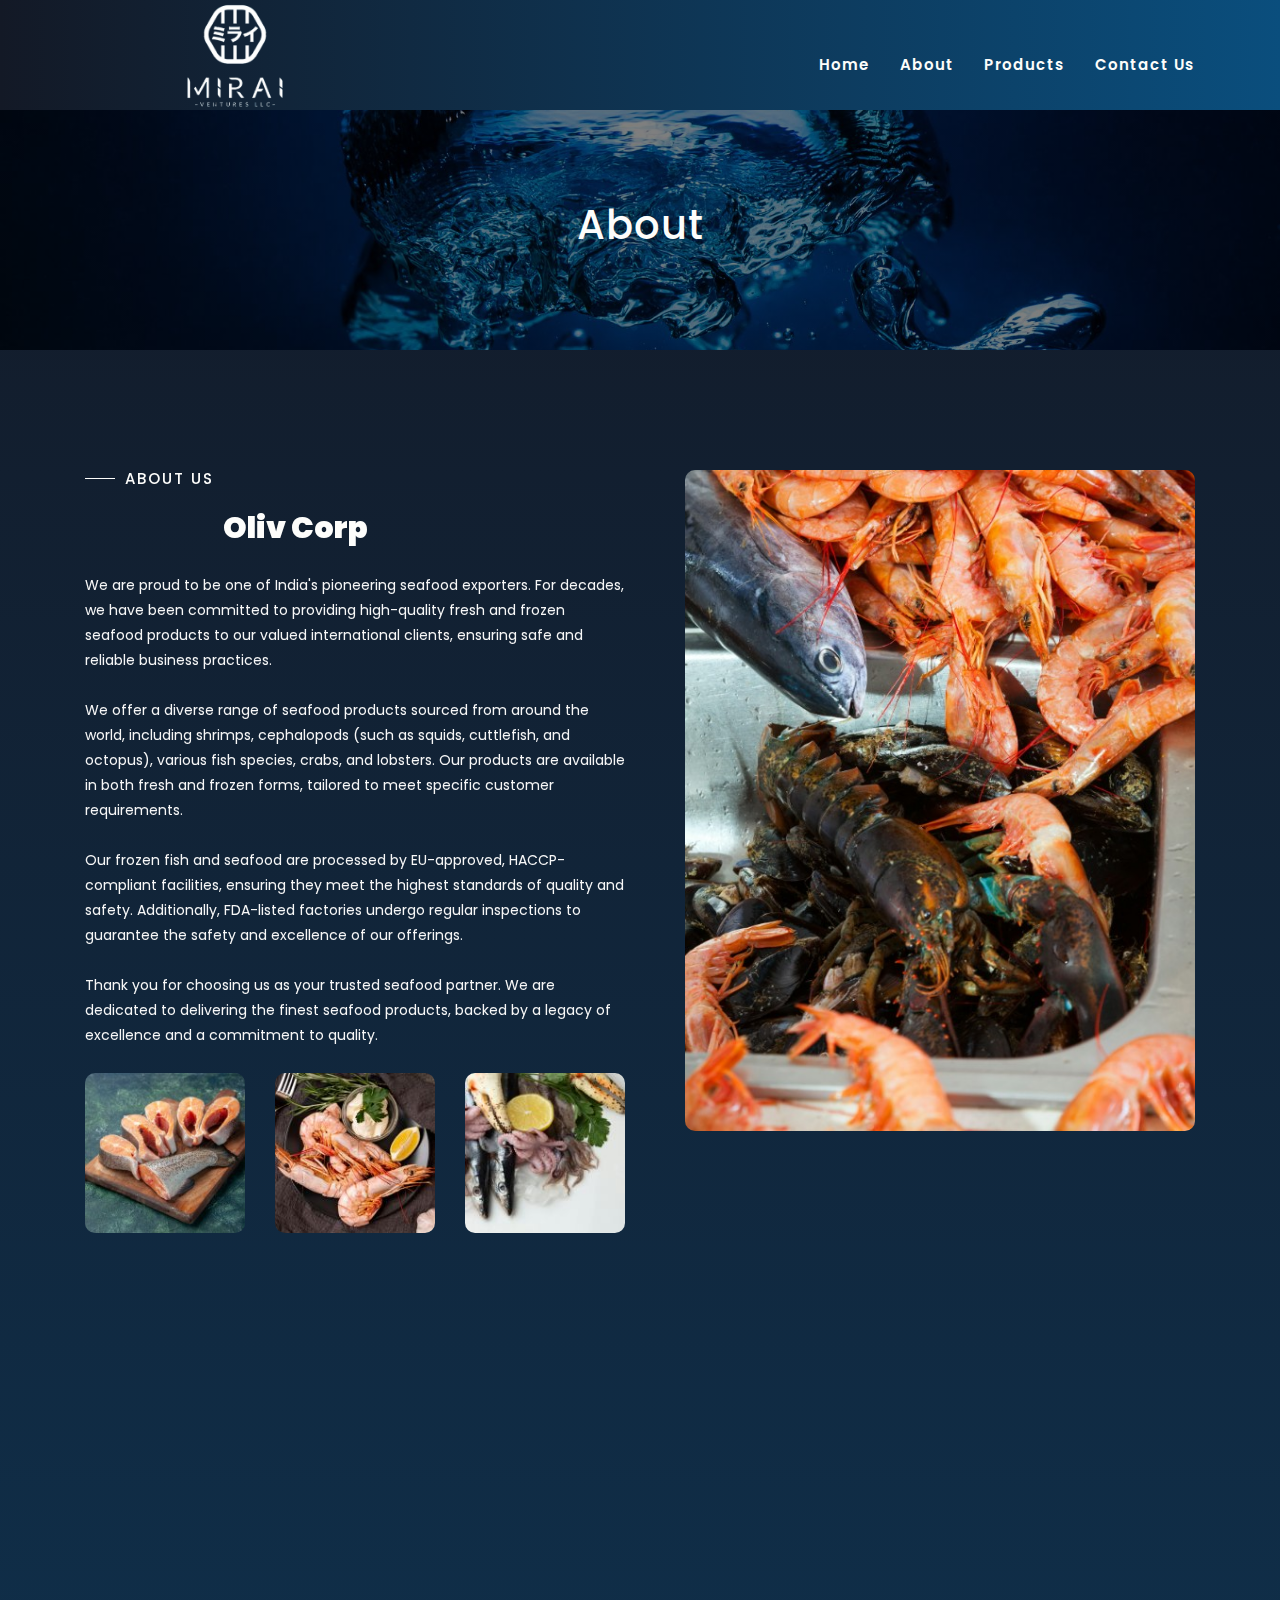
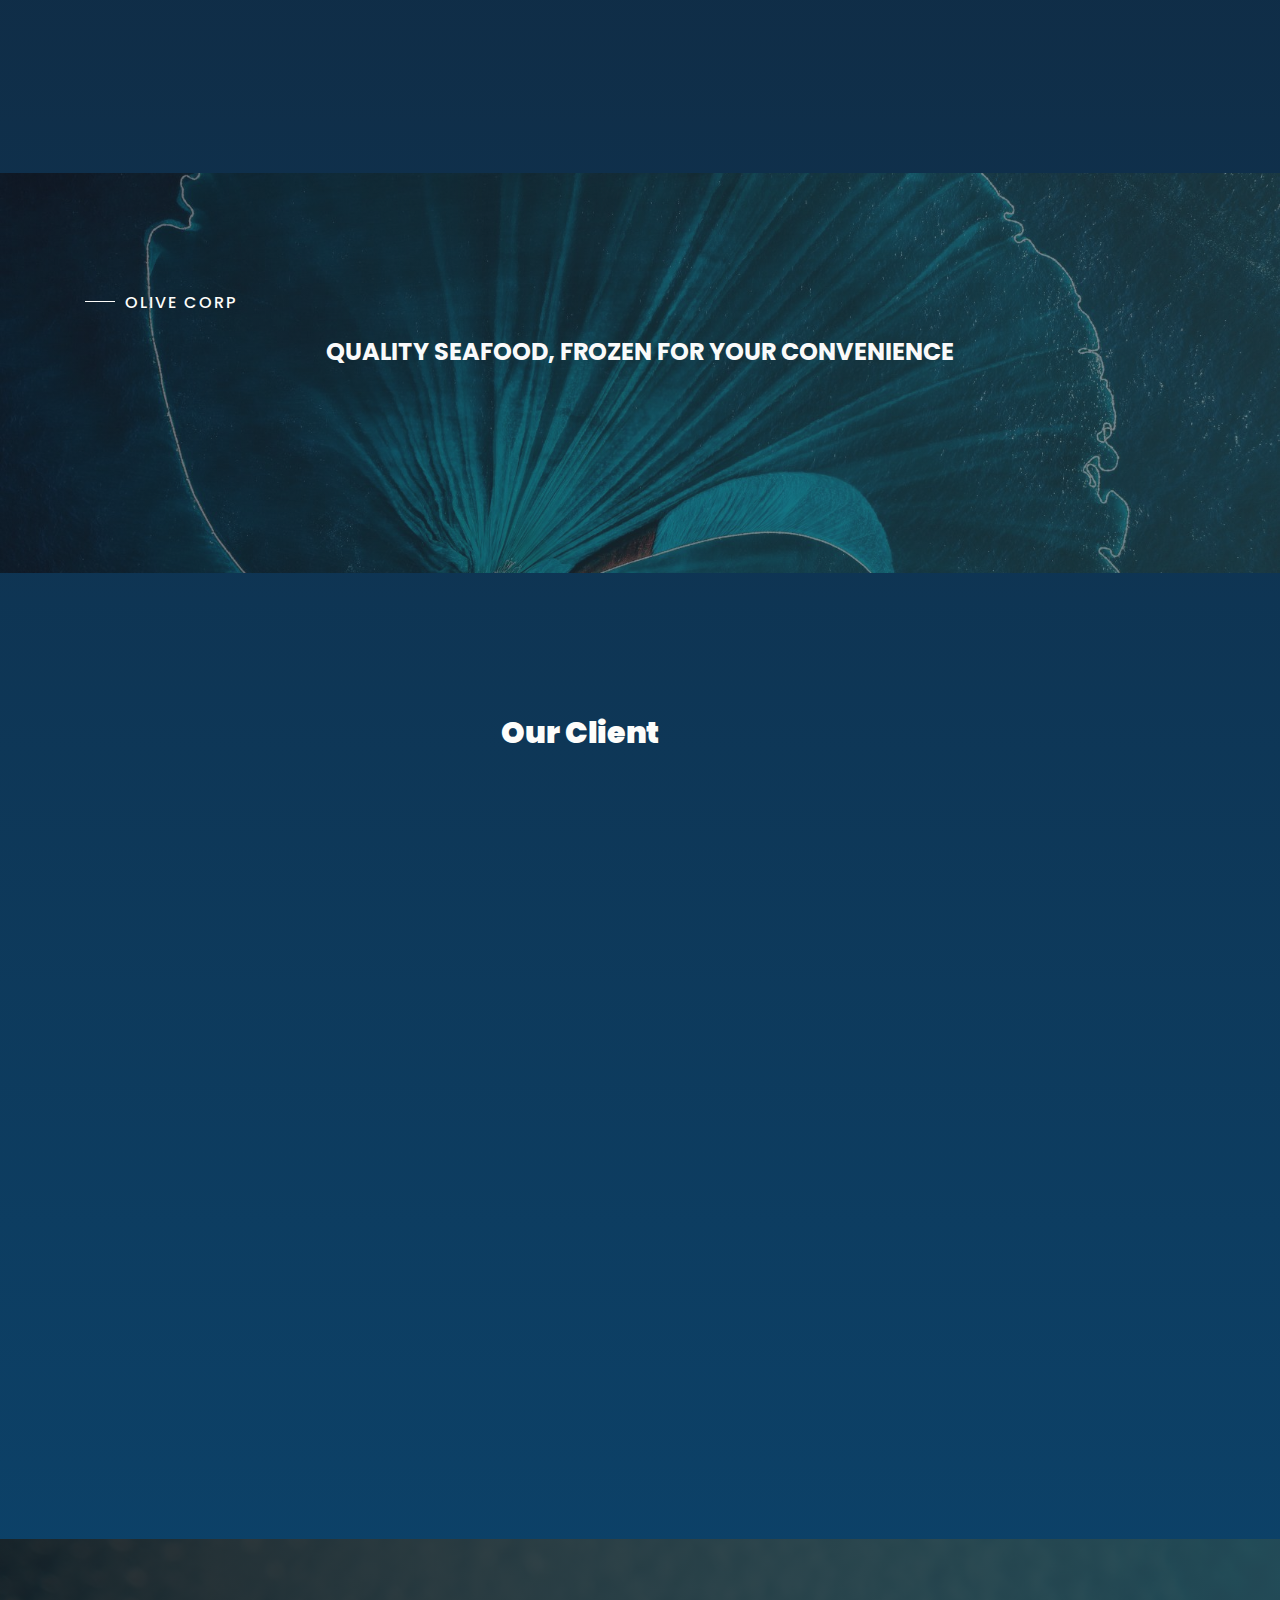
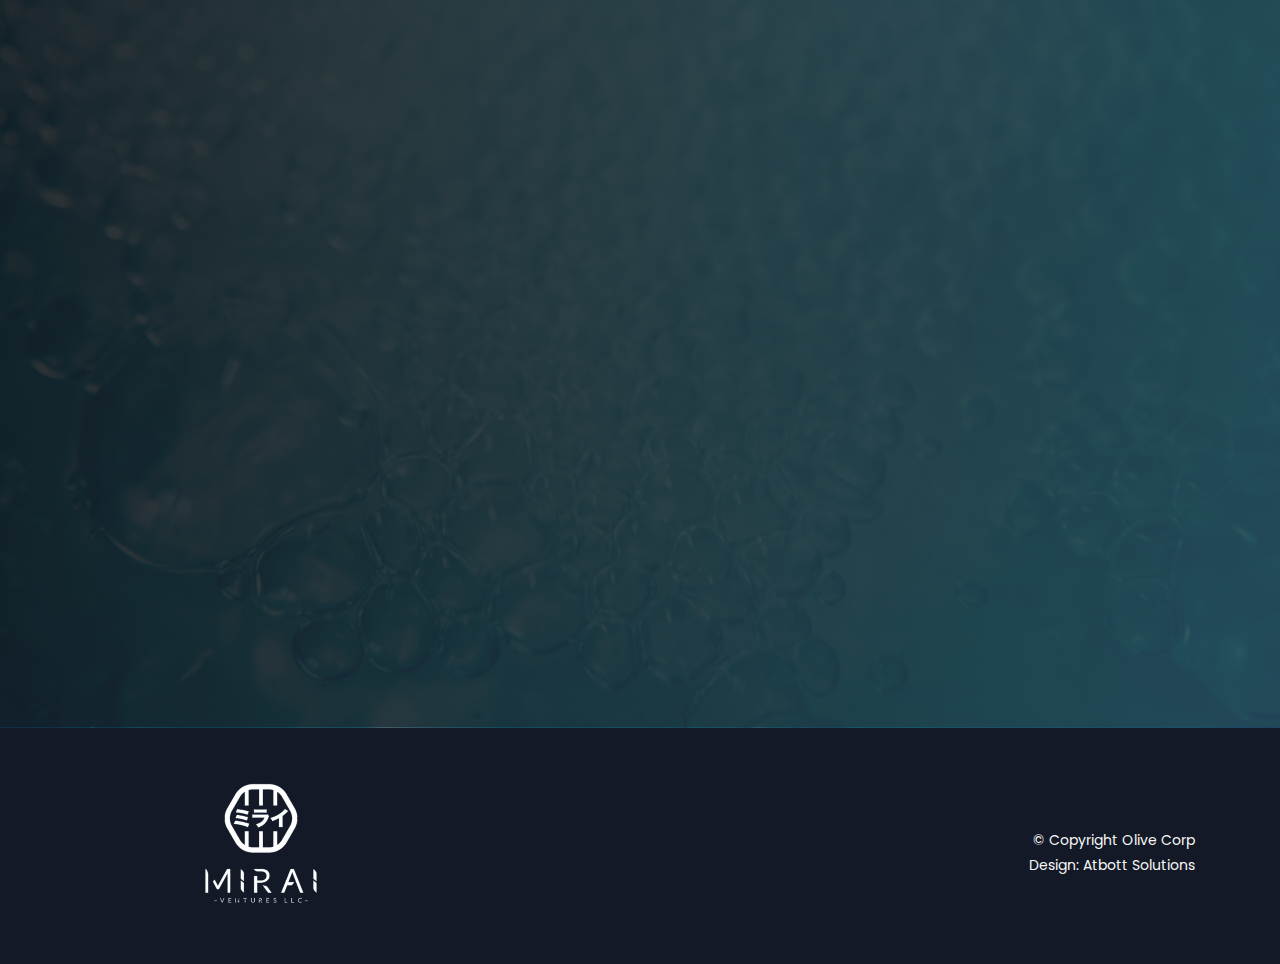
==== commit a0f8df70: "color change" ====
--- a/about.html
+++ b/about.html
@@ -206,104 +206,150 @@
 
     <!-- ***** Reservation Us Area Starts ***** -->
     <section class="section" id="reservation">
-        <div class="container" data-aos="zoom-in" data-aos-offset="200" data-aos-delay="50" data-aos-duration="1000"
-            data-aos-easing="ease-in-out" data-aos-mirror="true" data-aos-once="false">
-            <div class="row">
-                <div class="col-lg-6 align-self-center">
-                    <div class="left-text-content">
-                        <div class="section-heading">
-                            <h6 class="mb-3">Contact Us</h6>
-                            <p>
-                                We are Committed to Cultivating Mutually Beneficial and
-                                Long-term Relationships with Our Clients.
-                            </p>
-                        </div>
-                        <!-- <p>Lorem ipsum dolor sit amet consectetur adipisicing elit. Aliquam impedit sit modi quod aperiam odit iste minus a inventore ex.</p> -->
-                        <div class="row">
-                            <div class="col-lg-6">
-                                <div class="phone">
-                                    <i class="fa fa-phone"></i>
-                                    <h4>Phone Numbers</h4>
-                                    <span><a href="https://api.whatsapp.com/send?phone=919746693600" target="_blank"
-                                            type="tel">+91-974-669-3600
-                                        </a></span>
-                                </div>
-                            </div>
-                            <div class="col-lg-6">
-                                <div class="message">
-                                    <i class="fa fa-envelope"></i>
-                                    <h4>Emails</h4>
-                                    <span><a href="connect@olivecorp.in
-                                          ">connect@olivecorp.in
-                                        </a></span>
-                                </div>
-                            </div>
-                            <div class="col-lg-12 mt-5">
-                                <div class="message">
-                                    <i class="fa fa-location-arrow"></i>
-                                    <h4>Address</h4>
-                                    <span><a href="https://maps.app.goo.gl/C62TQfjHUYY5JC5X8" target="_blank">6/1355, M
-                                            J Zakaria Sait Road ,</a>
-                                        <br />
-                                        <a href="https://maps.app.goo.gl/C62TQfjHUYY5JC5X8"
-                                            target="_blank">Cochin-682002. Kerala, India</a></span>
-                                </div>
-                            </div>
-                        </div>
-                    </div>
-                </div>
-                <div class="col-lg-6">
-                    <div class="contact-form">
-                        <form id="contact" action="" method="post">
-                            <div class="row">
-                                <div class="col-lg-12">
-                                    <h4>Quick Contact</h4>
-                                </div>
-                                <div class="col-lg-6 col-sm-12">
-                                    <fieldset>
-                                        <input name="name" type="text" id="name" placeholder="Your Name*" required="" />
-                                    </fieldset>
-                                </div>
-                                <div class="col-lg-6 col-sm-12">
-                                    <fieldset>
-                                        <input name="email" type="text" id="email" pattern="[^ @]*@[^ @]*"
-                                            placeholder="Your Email Address" required="" />
-                                    </fieldset>
-                                </div>
-                                <div class="col-lg-6 col-sm-12">
-                                    <fieldset>
-                                        <input name="phone" type="text" id="phone" placeholder="Phone Number*"
-                                            required="" />
-                                    </fieldset>
-                                </div>
-                                <div class="col-lg-6 col-sm-12">
-                                    <fieldset>
-                                        <input name="phone" type="text" id="phone" placeholder="Company Name"
-                                            required="" />
-                                    </fieldset>
-                                </div>
-
-                                <div class="col-lg-12">
-                                    <fieldset>
-                                        <textarea name="message" rows="6" id="message" placeholder="Message"
-                                            required=""></textarea>
-                                    </fieldset>
-                                </div>
-                                <div class="col-lg-12">
-                                    <fieldset>
-                                        <button type="submit" id="form-submit" class="main-button-icon">
-                                            Send Message
-                                        </button>
-                                    </fieldset>
-                                </div>
-                            </div>
-                        </form>
-                    </div>
-                </div>
-            </div>
-        </div>
-    </section>
-    <!-- ***** Reservation Area Ends ***** -->
+        <div
+          class="container"
+          data-aos="zoom-in"
+          data-aos-offset="200"
+          data-aos-delay="50"
+          data-aos-duration="1000"
+          data-aos-easing="ease-in-out"
+          data-aos-mirror="true"
+          data-aos-once="false"
+        >
+          <div class="row">
+            <div class="col-lg-6 align-self-center">
+              <div class="left-text-content">
+                <div class="section-heading">
+                  <h6 class="mb-3">Contact Us</h6>
+                  <p>
+                    We are Committed to Cultivating Mutually Beneficial and
+                    Long-term Relationships with Our Clients.
+                  </p>
+                </div>
+                <!-- <p>Lorem ipsum dolor sit amet consectetur adipisicing elit. Aliquam impedit sit modi quod aperiam odit iste minus a inventore ex.</p> -->
+                <div class="row">
+                  <div class="col-lg-6">
+                    <div class="phone">
+                      <i class="fa fa-phone"></i>
+                      <h4>Phone Numbers</h4>
+                      <span
+                        ><a
+                          href="https://api.whatsapp.com/send?phone=971547238586"
+                          target="_blank"
+                          type="tel"
+                          >+971 547238586
+                        </a></span
+                      >
+                    </div>
+                  </div>
+                  <div class="col-lg-6">
+                    <div class="message">
+                      <i class="fa fa-envelope"></i>
+                      <h4>Emails</h4>
+                      <span
+                        ><a
+                          href="mailto:ceo@miraiventuresllc.com"
+                          >ceo@miraiventuresllc.com
+                        </a></span
+                      >
+                    </div>
+                  </div>
+                  <div class="col-lg-12 mt-5">
+                    <div class="message">
+                      <i class="fa fa-location-arrow"></i>
+                      <h4>Address</h4>
+                      <span><a href="https://maps.app.goo.gl/C62TQfjHUYY5JC5X8" target="_blank">Majid Sultan Building, ,</a>
+                          <br/>
+                        <a href="https://maps.app.goo.gl/C62TQfjHUYY5JC5X8" target="_blank">G01-005, AI Muttena, Dubai, UAE</a></span>
+                    </div>
+                  </div>
+                </div>
+              </div>
+            </div>
+            <div class="col-lg-6">
+              <div class="contact-form">
+                <form id="contact" action="" method="post">
+                  <div class="row">
+                    <div class="col-lg-12">
+                      <h4 class="quick-contact">Quick Contact</h4>
+                    </div>
+                    <div class="col-lg-6 col-sm-12">
+                      <fieldset>
+                        <input
+                          name="name"
+                          type="text"
+                          id="name"
+                          placeholder="Your Name*"
+                          required=""
+                        />
+                      </fieldset>
+                    </div>
+                    <div class="col-lg-6 col-sm-12">
+                      <fieldset>
+                        <input
+                          name="email"
+                          type="text"
+                          id="email"
+                          pattern="[^ @]*@[^ @]*"
+                          placeholder="Your Email Address"
+                          required=""
+                        />
+                      </fieldset>
+                    </div>
+                    <div class="col-lg-6 col-sm-12">
+                      <fieldset>
+                        <input
+                          name="phone"
+                          type="text"
+                          id="phone"
+                          placeholder="Phone Number*"
+                          required=""
+                        />
+                      </fieldset>
+                    </div>
+                    <div class="col-lg-6 col-sm-12">
+                      <fieldset>
+                        <input
+                          name="phone"
+                          type="text"
+                          id="phone"
+                          placeholder="Company Name"
+                          required=""
+                        />
+                      </fieldset>
+                    </div>
+  
+                    <div class="col-lg-12">
+                      <fieldset>
+                        <textarea
+                          name="message"
+                          rows="6"
+                          id="message"
+                          placeholder="Message"
+                          required=""
+                        ></textarea>
+                      </fieldset>
+                    </div>
+                    <div class="col-lg-12">
+                      <fieldset>
+                        <button
+                          type="submit"
+                          id="form-submit"
+                          class="main-button-icon"
+                        >
+                          Send Message
+                        </button>
+                      </fieldset>
+                    </div>
+                  </div>
+                </form>
+              </div>
+            </div>
+          </div>
+        </div>
+      </section>
+      <!-- ***** Reservation Area Ends ***** -->
+  
     <!-- ***** Footer Start ***** -->
     <footer>
         <div class="container">
--- a/assets/css/templatemo-klassy-cafe.css
+++ b/assets/css/templatemo-klassy-cafe.css
@@ -53,7 +53,7 @@
 html, body {
   font-family: 'Poppins', sans-serif;
   font-weight: 400;
-  background-color: #fff;
+  background-color: #fdfdfb;
   font-size: 16px;
   -ms-text-size-adjust: 100%;
   -webkit-font-smoothing: antialiased;
@@ -76,7 +76,7 @@
 p {
   font-size: 14px;
   line-height: 25px;
-  color: #2a2a2a;
+  color: #fdfdfb;
 }
 
 /* 
@@ -86,18 +86,19 @@
 */
 html,
 body {
-  background: #fff;
+  background: #fdfdfb;
   font-family: 'Poppins', sans-serif;
+  background: linear-gradient(to bottom, #131926, #0a4e7d);
 }
 
 ::selection {
-  background: #000;
-  color: #fff;
+  background: #fdfdfb;
+  color: #fdfdfb;
 }
 
 ::-moz-selection {
-  background: #000;
-  color: #fff;
+  background: #fdfdfb;
+  color: #fdfdfb;
 }
 
 @media (max-width: 991px) {
@@ -119,7 +120,7 @@
 .main-white-button a {
   font-size: 13px;
   color: #000;
-  background-color: #fff;
+  background-color: #fdfdfb;
   padding: 12px 25px;
   display: inline-block;
   border-radius: 3px;
@@ -133,7 +134,7 @@
 
 .main-text-button a {
   font-size: 13px;
-  color: #fff;
+  color: #fdfdfb;
   font-weight: 600;
   transition: all .3s;
 }
@@ -145,11 +146,14 @@
 .section-heading h6 {
   position: relative;
   font-size: 15px;
-  color: #000;
+  color: #fdfdfb;
   font-weight: 500;
   letter-spacing: 2px;
   text-transform: uppercase;
   padding-left: 40px;
+}
+.section-heading h3{
+  color: #f7f7f7;
 }
 
 .section-heading h6:before {
@@ -159,7 +163,7 @@
   position: absolute;
   left: 0;
   top: 8px;
-  background-color: #000;
+  background-color: #fdfdfb;
 }
 
 .section-heading h2 {
@@ -168,7 +172,7 @@
   margin-bottom: 25px; 
   font-size: 30px;
   font-weight: 900;
-  color: #2a2a2a;
+  color: #fdfdfb;
   text-align: center;
 }
 
@@ -180,7 +184,7 @@
 */
 
 .background-header {
-  background-color: #fff;
+  background-color: #fdfdfb;
   height: 80px!important;
   position: fixed!important;
   top: 0px;
@@ -189,15 +193,15 @@
   box-shadow: 0px 0px 10px rgba(0,0,0,0.15)!important;
 }
 .background-header .main-nav .nav li:hover a {
-  color: #000!important;
+  color: #fdfdfb!important;
 }
 
 .background-header .nav li a.active {
-  color: #000!important;
+  color: #fdfdfb!important;
 }
 
 .header-area {
-  background-color: #fff;
+  background-color: #fdfdfb;
   position: absolute;
   top: 0px;
   left: 0px;
@@ -247,7 +251,7 @@
   content: "";
   height: 2px;
   width: 0%;
-  background: #395620;
+  background: #fdfdfb;
   display: block;
   margin: auto;
   transition: 0.5s;
@@ -263,7 +267,7 @@
   display: block;
   font-weight: 600;
   font-size: 15px;
-  color: #2a2a2a;
+  color: #fdfdfb;
   text-transform: capitalize;
   -webkit-transition: all 0.3s ease 0s;
   -moz-transition: all 0.3s ease 0s;
@@ -276,18 +280,18 @@
 }
 
 .header-area .main-nav .nav li a {
-  color: #2a2a2a;
+  color: #fdfdfb;
 }
 
 
 .header-area .main-nav .nav li:hover a,
 .header-area .main-nav .nav li a.active {
-  color: #395620!important;
+  color: #fdfdfb!important;
 }
 
 .background-header .main-nav .nav li:hover a,
 .background-header .main-nav .nav li a.active {
-  color: #395620!important;
+  color: #fdfdfb!important;
   opacity: 1;
 }
 
@@ -300,14 +304,14 @@
   font-family: FontAwesome;
   content: "\f107";
   font-size: 12px;
-  color: #2a2a2a;
+  color: #fdfdfb;
   position: absolute;
   right: 18px;
   top: 12px;
 }
 
 .background-header .main-nav .nav li.submenu:after {
-  color: #2a2a2a;
+  color: #fdfdfb;
 }
 
 .header-area .main-nav .nav li.submenu ul {
@@ -333,7 +337,7 @@
   opacity: 1;
   display: block;
   background: #f7f7f7;
-  color: #2a2a2a!important;
+  color: #fdfdfb!important;
   padding-left: 20px;
   height: 40px;
   line-height: 40px;
@@ -348,8 +352,8 @@
 }
 
 .header-area .main-nav .nav li.submenu ul li a:hover {
-  background: #fff;
-  color: #000!important;
+  background: #fdfdfb;
+  color: #fdfdfb!important;
   padding-left: 25px;
 }
 
@@ -376,6 +380,7 @@
   z-index: 99;
   right: 40px;
   display: none;
+  
 }
 
 .background-header .main-nav .menu-trigger {
@@ -389,7 +394,7 @@
   -o-transition: all 0.4s;
   -webkit-transition: all 0.4s;
   transition: all 0.4s;
-  background-color: #1e1e1e;
+  background-color: #fdfdfb;
   display: block;
   position: absolute;
   width: 30px;
@@ -400,7 +405,7 @@
 .background-header .main-nav .menu-trigger span,
 .background-header .main-nav .menu-trigger span:before,
 .background-header .main-nav .menu-trigger span:after {
-  background-color: #1e1e1e;
+  background-color: #fdfdfb;
 }
 
 .header-area .main-nav .menu-trigger span:before,
@@ -409,7 +414,7 @@
   -o-transition: all 0.4s;
   -webkit-transition: all 0.4s;
   transition: all 0.4s;
-  background-color: #1e1e1e;
+  background-color: #fdfdfb;
   display: block;
   position: absolute;
   width: 30px;
@@ -420,7 +425,7 @@
 
 .background-header .main-nav .menu-trigger span:before,
 .background-header .main-nav .menu-trigger span:after {
-  background-color: #1e1e1e;
+  background-color: #fdfdfb;
 }
 
 .header-area .main-nav .menu-trigger span:before,
@@ -461,11 +466,11 @@
   -ms-transform: translateY(6px) translateX(1px) rotate(45deg);
   -webkit-transform: translateY(6px) translateX(1px) rotate(45deg);
   transform: translateY(6px) translateX(1px) rotate(45deg);
-  background-color: #1e1e1e;
+  background-color: #fdfdfb;
 }
 
 .background-header .main-nav .menu-trigger.active span:before {
-  background-color: #1e1e1e;
+  background-color: #fdfdfb;
 }
 
 .header-area .main-nav .menu-trigger.active span:after {
@@ -473,15 +478,16 @@
   -ms-transform: translateY(-6px) translateX(1px) rotate(-45deg);
   -webkit-transform: translateY(-6px) translateX(1px) rotate(-45deg);
   transform: translateY(-6px) translateX(1px) rotate(-45deg);
-  background-color: #1e1e1e;
+  background-color: #fdfdfb;
 }
 
 .background-header .main-nav .menu-trigger.active span:after {
-  background-color: #1e1e1e;
+  background-color: #fdfdfb;
 }
 
 .header-area.header-sticky {
   min-height: 110px;
+  background: linear-gradient(to right, #131926, #0a4e7d);
 }
 
 .header-area .nav {
@@ -506,7 +512,7 @@
  
   .header-area.header-sticky .nav li a:hover,
   .header-area.header-sticky .nav li a.active {
-    color: #000!important;
+    color: #fdfdfb!important;
     opacity: 1;
   }
   .header-area.header-sticky .nav li.search-icon a {
@@ -524,6 +530,7 @@
   }
   .header-area .logo {
     text-align: left;
+  
   }
   .header-area .menu-trigger {
     display: block !important;
@@ -551,7 +558,7 @@
   }
   .header-area .main-nav .nav li {
     width: 100%;
-    background: #fff;
+    background: #fdfdfb;
     border-bottom: 1px solid #eee;
     padding-left: 0px !important;
     padding-right: 0px !important;
@@ -566,7 +573,7 @@
   }
   .header-area .main-nav .nav li a:hover {
     background: #eee !important;
-    color: #000!important;
+    color: #fdfdfb!important;
   }
   .header-area .main-nav .nav li.submenu ul {
     position: relative;
@@ -628,6 +635,7 @@
   background-position: center center;
   background-repeat: no-repeat;
   background-size: cover;
+  /* background: linear-gradient(#131926, #0a4e7d); */
   position: relative;
   width: 100%;
   height: 100%;
@@ -640,18 +648,21 @@
   left: 50%;
 }
 
-#top .left-content h4 {
-  font-family: 'Dancing Script', cursive;
-  color: #fff;
+/* #top .left-content h4 {
+  font-family: "Heebo", sans-serif;
+  font-optical-sizing: auto;
+  font-weight: 800;
+  font-style: normal;
+  color: #fdfdfb;
   font-size: 54px;
   font-weight: 700;
-}
+} */
 
 #top .left-content h6 {
   font-size: 15px;
   text-transform: uppercase;
   font-weight: 600;
-  color: #fff;
+  color: #fdfdfb;
   letter-spacing: 3px;
   margin-top: 5px;
 }
@@ -712,7 +723,7 @@
 .Modern-Slider .item .img-fill{
   height:100%;
   max-height: 700px;
-  background:#000;
+  background:#fdfdfb;
 }
 
 .Modern-Slider .item .info > div{
@@ -727,14 +738,14 @@
   right:30px;
   width: 50px;
   height: 50px;
-  background-color: #000;
+  background-color: #fdfdfb;
   border:0 none;
   line-height: 44px;
   border-radius: 50%;
   text-align:center;
   font-size: 36px;
   font-family: 'FontAwesome';
-  color:#FFF;
+  color:#fdfdfb;
   z-index:5;
   outline: none;
   opacity: 0.3;
@@ -756,14 +767,14 @@
   left:30px;
   width: 50px;
   height: 50px;
-  background-color: #000;
+  background-color: #fdfdfb;
   border:0 none;
   line-height: 44px;
   border-radius: 50%;
   text-align:center;
   font-size: 36px;
   font-family: 'FontAwesome';
-  color:#FFF;
+  color:#fdfdfb;
   z-index:5;
   outline: none;
   opacity: 0.3;
@@ -790,7 +801,7 @@
   position: relative;
 }
 
-.Modern-Slider {background:#000;}
+.Modern-Slider {background:#fdfdfb;}
 
 
 /* ==== Slick Slider Css Ruls === */
@@ -822,7 +833,7 @@
 }
 #about a{
   text-decoration: none;
-  color: #000;
+  color: #fdfdfb;
   
 }
 
@@ -860,8 +871,8 @@
   display: inline-block;
   line-height: 70px;
   text-align: center;
-  background-color: #000;
-  color: #fff;
+  background-color: #fdfdfb;
+  color: #fdfdfb;
   border-radius: 50%;
   transform: translate(-35px, -35px);
   transition: all .3s;
@@ -882,6 +893,9 @@
   flex-direction: column;
   row-gap: 1rem;
 }
+.vision_mission h4{
+  color: #f7f7f7;
+}
 .vision_mission i{
   width: 70px;
   height: 70px;
@@ -890,8 +904,8 @@
   align-items: center;
   justify-content: center;
   text-align: center;
-  background-color: #000;
-  color: #fff;
+  background-color: #131926;
+  color: #fdfdfb;
   font-size: 1.5rem;
   
 }
@@ -910,7 +924,7 @@
 
 #menu {
   margin-top: 120px;
-  background-color: #fffafa;
+  background-color: #fdfdfbafa;
   padding: 120px 0px;
 }
 
@@ -947,8 +961,8 @@
 .info {
   position: relative;
   width: 100%;
-  background-color: #000;
-  border: 1px solid #000;
+  background-color: #fdfdfb;
+  border: 1px solid #fdfdfb;
   transform: translateY(100%)
   translateY(120px)
   translateZ(0);
@@ -965,22 +979,22 @@
   padding: 30px 30px 20px 30px;
   font-size: 20px;
   font-weight: 700;
-  color: #fff;
+  color: #fdfdfb;
 }
 
 .description {
   padding: 0px 30px;
-  color: #fff;
+  color: #fdfdfb;
 }
 
 #menu .price h6 {
   position: absolute;
   width: 70px;
   height: 70px;
-  background-color: #000;
+  background-color: #fdfdfb;
   font-size: 20px;
   font-weight: 700;
-  color: #fff;
+  color: #fdfdfb;
   border-radius: 3px;
   text-align: center;
   line-height: 70px;
@@ -1021,7 +1035,7 @@
 #menu .owl-nav .owl-prev:before {
   display: inline-block;
   font-family: 'FontAwesome';
-  color: #000;
+  color: #fdfdfb;
   font-size: 25px;
   font-weight: 700;
   content: '\f104';
@@ -1053,7 +1067,7 @@
 #menu .owl-nav .owl-next:before {
   display: inline-block;
   font-family: 'FontAwesome';
-  color: #000;
+  color: #fdfdfb;
   font-size: 25px;
   font-weight: 700;
   content: '\f105';
@@ -1075,11 +1089,12 @@
  
 }
 .banner_nav h2{
-  color: #FFF;
+  color: #fdfdfb;
   font-size: 2.5rem;
   letter-spacing: 1px;
   font-family: 'Poppins', sans-serif;
 }
+
 /* Banner nav */
 
 /*
@@ -1110,14 +1125,17 @@
   padding: 5px;
   transition: all .5s;
   border-radius: 3px;
+  transition: 0.5s;
+  
 }
 
 #chefs .chef-item:hover {
-  border-color: #000;
+ box-shadow: 0 0 20px 0 #fdfdfb;
+ transform: scale(1.02);
 }
 
 #chefs .chef-item:hover .down-content h4 {
-  color: #000;
+  color: #fdfdfb;
 }
 
 #chefs .chef-item .thumb {
@@ -1134,7 +1152,7 @@
 
 /* #chefs .chef-item .thumb .overlay {
   position: absolute;
-  background-color: #2a2a2a;
+  background-color: #fdfdfb;
   border-radius: 3px;
   top: 0;
   bottom: 0;
@@ -1166,8 +1184,8 @@
 /* #chefs .chef-item .thumb ul.social-icons li a {
   width: 40px;
   height: 40px;
-  background-color: #fff;
-  color: #2a2a2a;
+  background-color: #fdfdfb;
+  color: #fdfdfb;
   border-radius: 50%;
   text-align: center;
   line-height: 40px;
@@ -1176,7 +1194,7 @@
 } */
 
 /* #chefs .chef-item .thumb ul.social-icons li a:hover {
-  background-color: #000;
+  background-color: #fdfdfb;
 } */
 
 /* #chefs .chef-item:hover .overlay {
@@ -1197,12 +1215,12 @@
   transition: all .3s;
   font-size: 20px;
   font-weight: 700;
-  color: #2a2a2a;
+  color: #fdfdfb;
 }
 
 #chefs .chef-item .down-content span {
   font-size: 14px;
-  color: #2a2a2a;
+  color: #fdfdfb;
 }
 
 /* Contact section */
@@ -1219,27 +1237,27 @@
 }
 
 #reservation .section-heading h6 {
-  color: #fff;
+  color: #fdfdfb;
 }
 
 #reservation .section-heading h2 {
-  color: #fff;
+  color: #fdfdfb;
   font-weight: 700;
 }
 
 #reservation .section-heading h6:before {
-  background-color: #fff;
+  background-color: #fdfdfb;
 }
 
 #reservation p {
-  color: #fff;
+  color: #fdfdfb;
   margin-bottom: 65px;
 }
 
 #reservation {
   margin-top: 120px;
   padding: 120px 0px;
-  background-image: linear-gradient(to right, rgba(0,0,0,0.6), rgba(0,0,0,0.6)), url('../images/bg_1.jpg');
+  background-image: linear-gradient(to right, rgba(19,25,28,0.9), rgba(38, 73, 81,0.9)), url('../images/bg_2.jpg');
   background-position: center center;
   background-repeat: no-repeat;
   background-size: cover;
@@ -1247,7 +1265,7 @@
 
 #reservation .phone,
 #reservation .message {
-  background-color: #fff;
+  background: linear-gradient(to right, rgba(19,25,28,0.9), rgba(38, 73, 81,0.9));
   border-radius: 5px;
   text-align: center;
   padding: 0px 0px 20px 0px;
@@ -1260,8 +1278,8 @@
   display: inline-block;
   text-align: center;
   line-height: 70px;
-  color: #fff;
-  background-color: #000;
+  color: #fdfdfb;
+  background-color: #264951;
   border-radius: 50%;
   font-size: 24px;
   margin-top: -35px;
@@ -1276,18 +1294,19 @@
   font-weight: 700;
   margin-top: 15px;
   margin-bottom: 10px;
+  color: #fff;
 }
 
 #reservation .phone span a,
 #reservation .message span a {
   font-size: 14px;
-  color: #2a2a2a;
+  color: #fdfdfd;
   transition: all .3s;
 }
 
 #reservation .phone span a:hover,
 #reservation .message span a:hover {
-  color: #000;
+  color: #fdfdfd;
 }
 
 /* 
@@ -1300,7 +1319,7 @@
 }
 
 #reservation_2 .section-heading h6 {
-  color: #fff;
+  color: #fdfdfb;
   font-size: 1rem;
   font-weight: 500;
   
@@ -1313,12 +1332,12 @@
 }
 
 #reservation_2 .section-heading h6:before {
-  background-color: #fff;
+  background-color: #fdfdfb;
   
 }
 
 #reservation_2 p {
-  color: #fff;
+  color: #fdfdfb;
   margin-bottom: 65px;
 }
 
@@ -1326,32 +1345,41 @@
   margin-top: 120px;
   min-height: 400px;
   padding: 120px 0px;
-  background-image: linear-gradient(to right, rgba(0,0,0,0.6), rgba(0,0,0,0.6)), url('../images/bg_1.jpg');
+  background-image: linear-gradient(to right, rgba(19, 25, 38,0.6), rgba(38, 73, 81,0.6)), url('../images/bg_3.jpg');
   background-position: center;
   background-repeat: no-repeat;
   background-size: cover;
   
   
 }
-
+.quick-contact{
+  color: #fff !important;
+}
 
 
 #contact {
   margin-left: 30px;
   padding: 45px 30px;
-  background-color: #fff;
+  background: transparent;
+  box-shadow: 0px 0px 5px 0px #000;
   border-radius: 5px;
-  margin-top: 4rem;
+  margin-bottom: 2rem;
+  margin-top: 2rem;
 }
 
 #contact h4 {
   text-align: center;
   font-weight: 700;
   font-size: 30px;
-  color: #2a2a2a;
+  color: #fdfdfb;
   margin-bottom: 30px;
 }
-
+#contact_main h2,h3, p{
+  color: #f7f7f7 !important;
+}
+#contact-heading{
+  padding-bottom: 4rem;
+}
 .datepicker-days {
   padding: 30px;
   cursor: pointer;
@@ -1360,10 +1388,10 @@
 .contact-form input,
 .contact-form textarea,
 .contact-form select {
-  color: #2a2a2a;
+  color: #fff;
   font-size: 14px;
-  border: 1px solid #ddd;
-  background-color: #fff;
+  border: 1px solid #131926;
+  background-color:transparent;
   width: 100%;
   height: 46px;
   border-radius: 5px;
@@ -1380,17 +1408,17 @@
 .contact-form input:focus,
 .contact-form textarea:focus,
 .contact-form select:focus {
-  border-color: #000;
+  border-color: #fdfdfb;
 }
 
 .contact-form button {
   margin-top: -10px;
   font-size: 13px;
-  color: #fff;
-  background-color: #000;
+  color: #fdfdfb;
+  background: transparent;
+  box-shadow: 1px 1px 5px 1px #000;
   padding: 12px 25px;
   width: 100%;
-  box-shadow: none;
   border: none;
   display: inline-block;
   border-radius: 3px;
@@ -1400,6 +1428,7 @@
 
 .contact-form button:hover {
   opacity: .9;
+  transform: scale(1.01);
 }
 
 .contact-form textarea {
@@ -1409,15 +1438,15 @@
 }
 
 .contact-form ::-webkit-input-placeholder { /* Edge */
-  color: #2a2a2a;
+  color: #fdfdfd;
 }
 
 .contact-form :-ms-input-placeholder { /* Internet Explorer 10-11 */
-  color: #2a2a2a;
+  color: #fdfdfd;
 }
 
 .contact-form ::placeholder {
-  color: #2a2a2a;
+  color: #fdfdfd;
 }
 
 /*
@@ -1468,7 +1497,7 @@
   width: 100%;
   display: inline-block;
   font-size: 15px;
-  color: #2a2a2a;
+  color: #fdfdfb;
   font-weight: 600;
   transition: all 0.3s;
   text-align: center;
@@ -1479,11 +1508,11 @@
   margin: 0 auto 15px auto;
 }
 #offers #tabs ul .ui-tabs-active a {
-  color: #000;
+  color: #fdfdfb;
   position: relative;
 }
 #offers #tabs ul .ui-tabs-active span {
-  color: #1e1e1e;
+  color: #fdfdfb;
 } */
 #offers .tabs-content {
   margin-top: 60px;
@@ -1506,7 +1535,7 @@
   padding-top: 10px;
   font-size: 20px;
   font-weight: 700;
-  color: #2a2a2a;
+  color: #fdfdfb;
   margin-bottom: 10px;
   margin-right: 100px;
 }
@@ -1529,14 +1558,14 @@
   right: 0;
   width: 70px;
   height: 70px;
-  background-color: #000;
+  background-color: #fdfdfb;
   display: inline-block;
   text-align: center;
   line-height: 70px;
   border-radius: 3px;
   font-size: 18px;
   font-weight: 700;
-  color: #fff;
+  color: #fdfdfb;
 } */
 
 
@@ -1547,23 +1576,27 @@
 */
 
 footer {
-  margin-top: 60px;
+  /* margin-top: 60px; */
   padding: 50px 0px;
-  background-color: #000;
+  background-color: #131926;
 
 }
 
 footer .left-text-content p {
   margin-top: 5px;
-  color: #fff;
+  color: #fdfdfb;
   font-size: 14px;
   text-align: right;
-  padding-top: 20px;
+  /* padding-top: 20px; */
+  margin-top: 50px;
  
 }
+footer .left-text-content a{
+  color: #fff;
+}
 
 footer .right-text-content p {
-  color: #fff;
+  color: #fdfdfb;
   font-size: 14px;
   margin-right: 15px;
   text-transform: uppercase;
@@ -1599,9 +1632,9 @@
   text-align: center;
   line-height: 44px;
   font-size: 20px;
-  background-color: #fff;
+  background-color: #fdfdfb;
   border-radius: 50%;
-  color: #000;
+  color: #fdfdfb;
   -webkit-transition: all 0.5s ease 0s;
   -moz-transition: all 0.5s ease 0s;
   -o-transition: all 0.5s ease 0s;
@@ -1609,7 +1642,7 @@
 }
 
 footer .right-text-content ul li a:hover {
-  color: #2a2a2a;
+  color: #fdfdfb;
 }
 
 /* 
@@ -1681,14 +1714,14 @@
 
 #preloader {
   overflow: hidden;
-  background-color: #000;
+  background-color: #fdfdfb;
   left: 0;
   right: 0;
   top: 0;
   bottom: 0;
   position: fixed;
   z-index: 99999;
-  color: #fff;
+  color: #fdfdfb;
 }
 
 #preloader .jumper {
@@ -1704,7 +1737,7 @@
 }
 
 #preloader .jumper > div {
-  background-color: #fff;
+  background-color: #fdfdfb;
   width: 10px;
   height: 10px;
   border-radius: 100%;
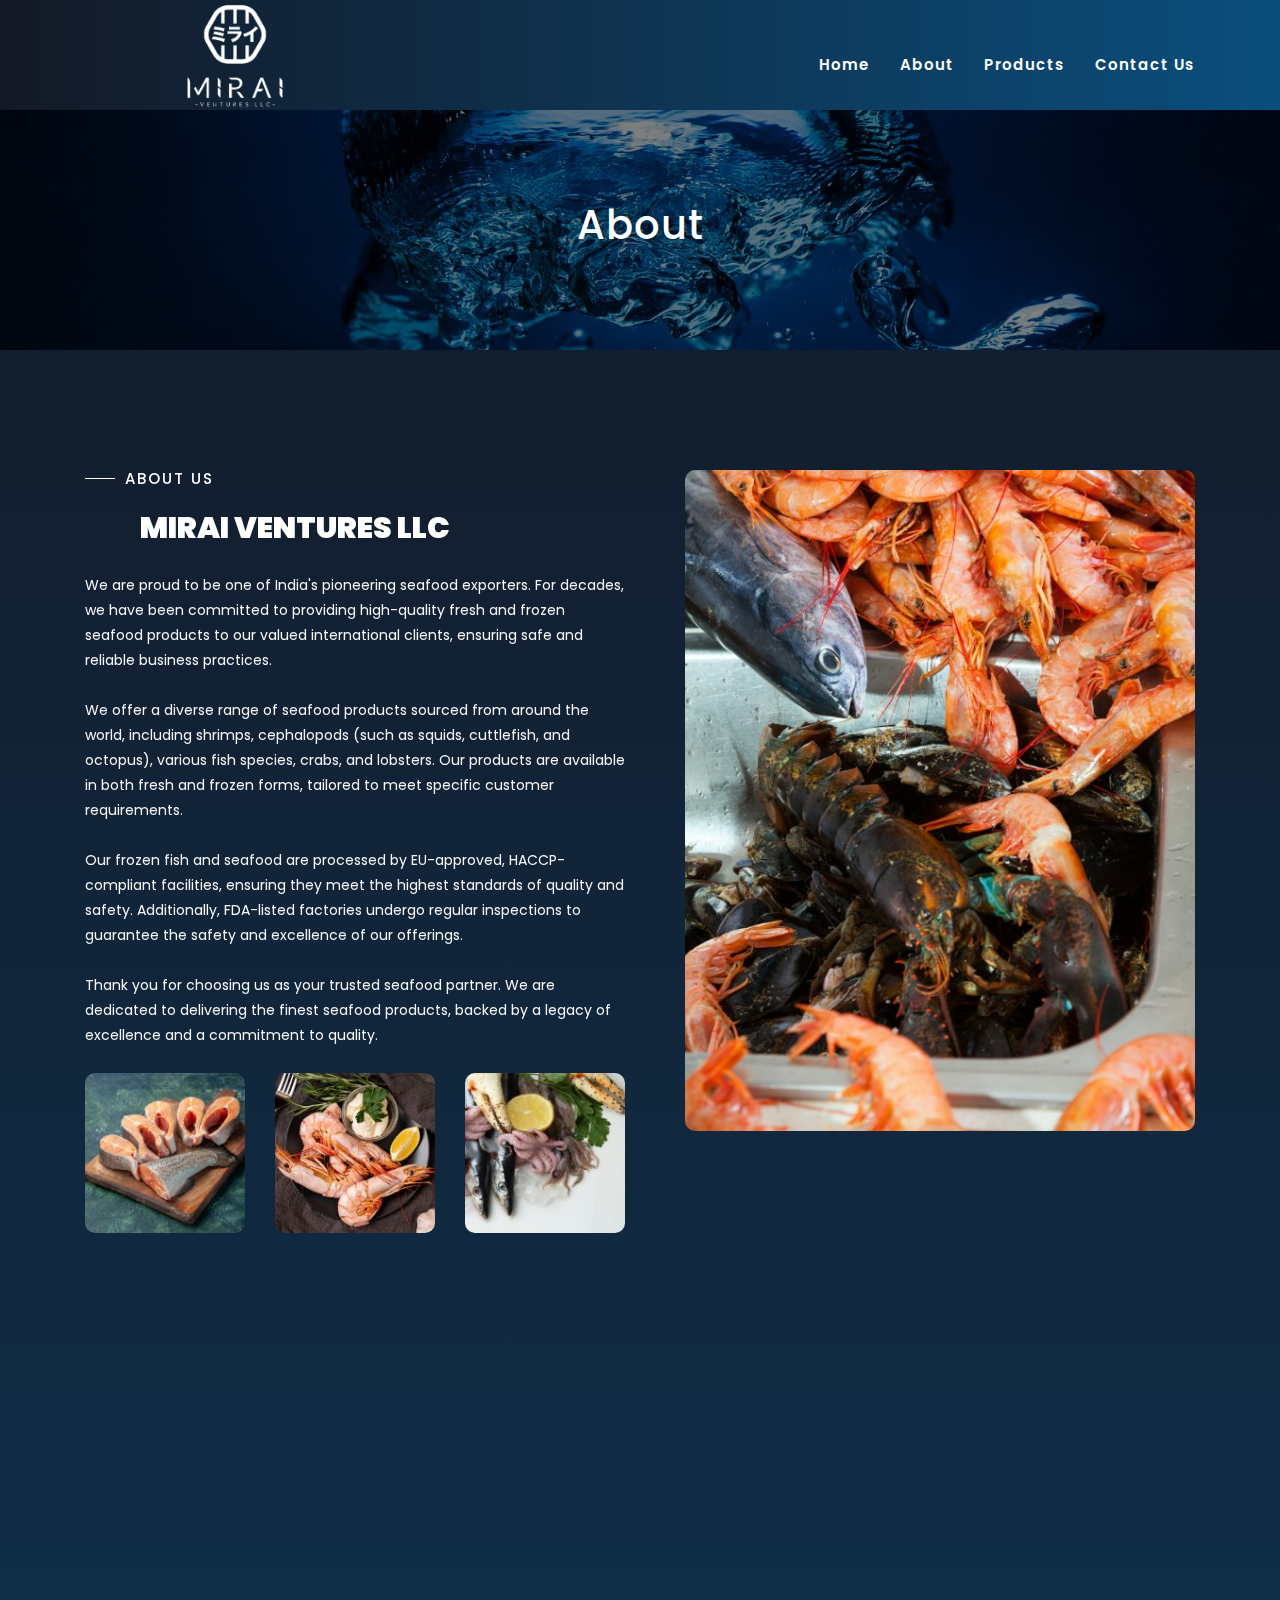
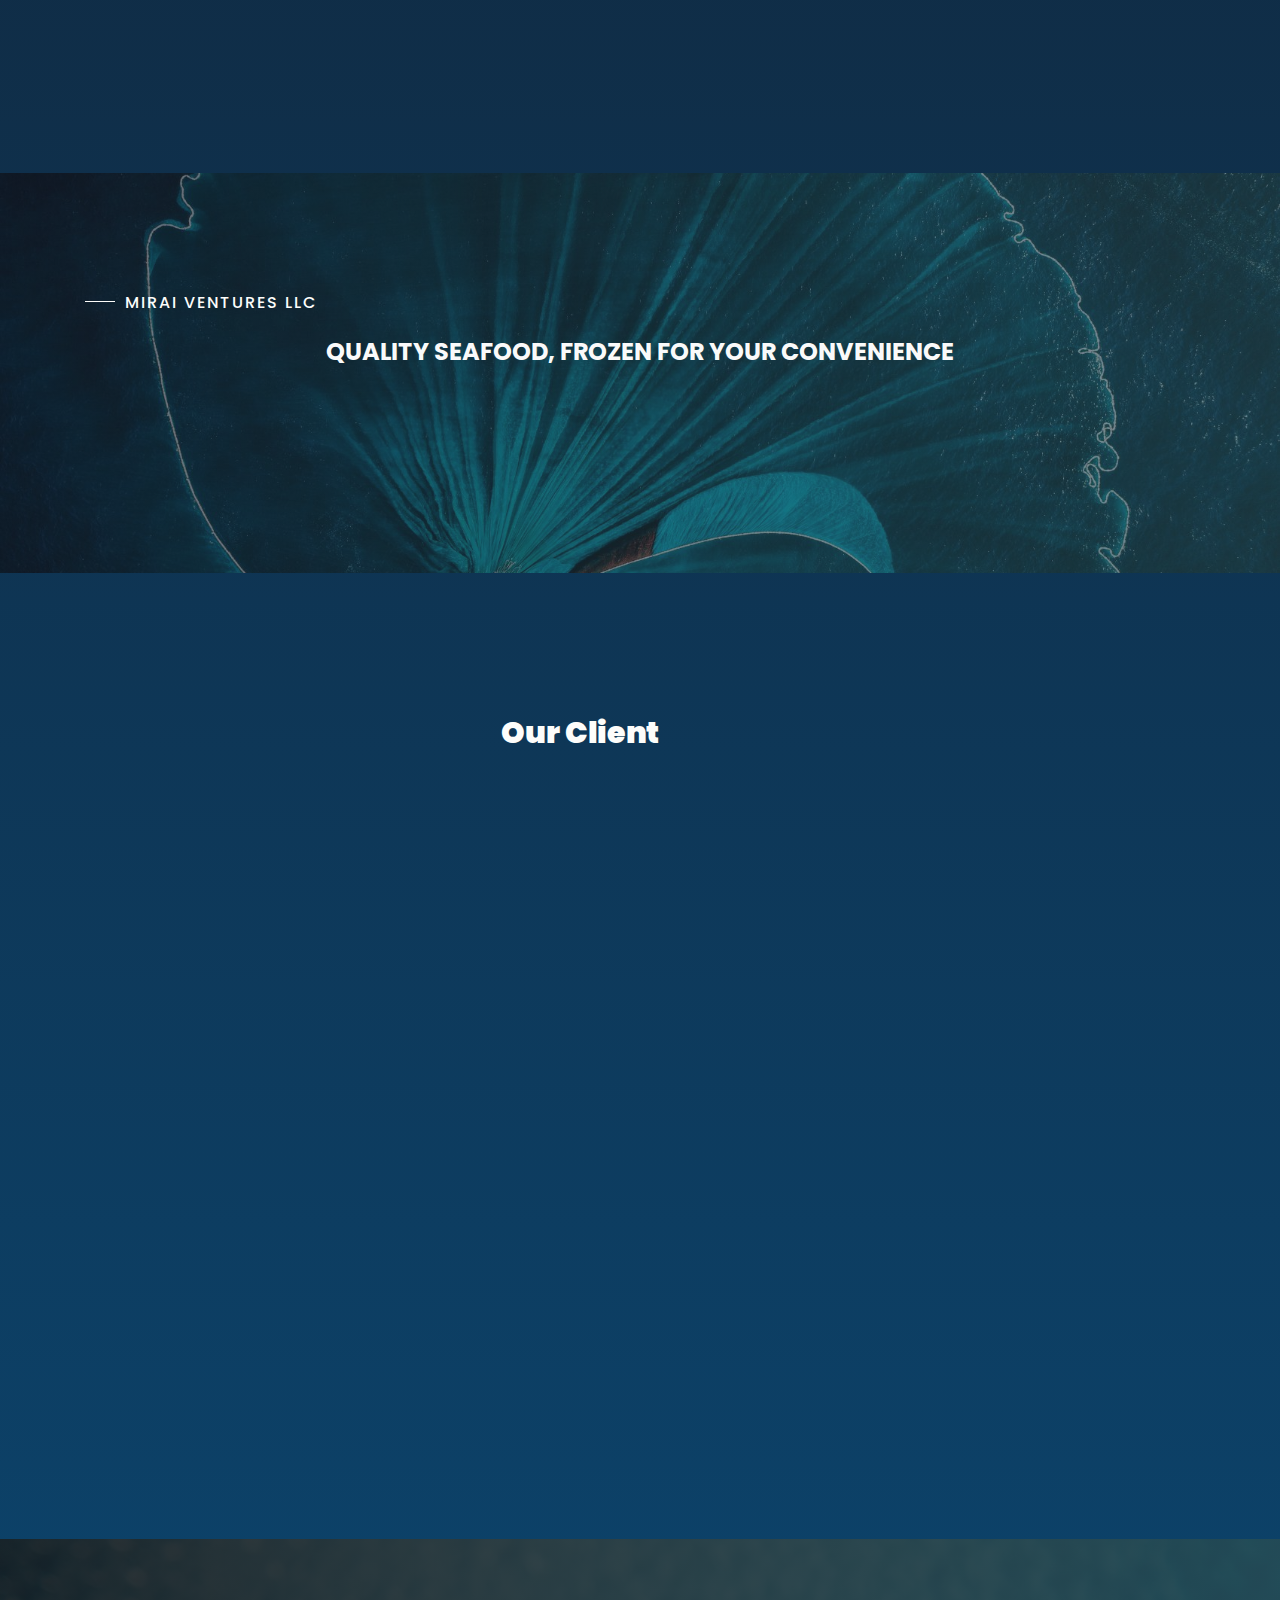
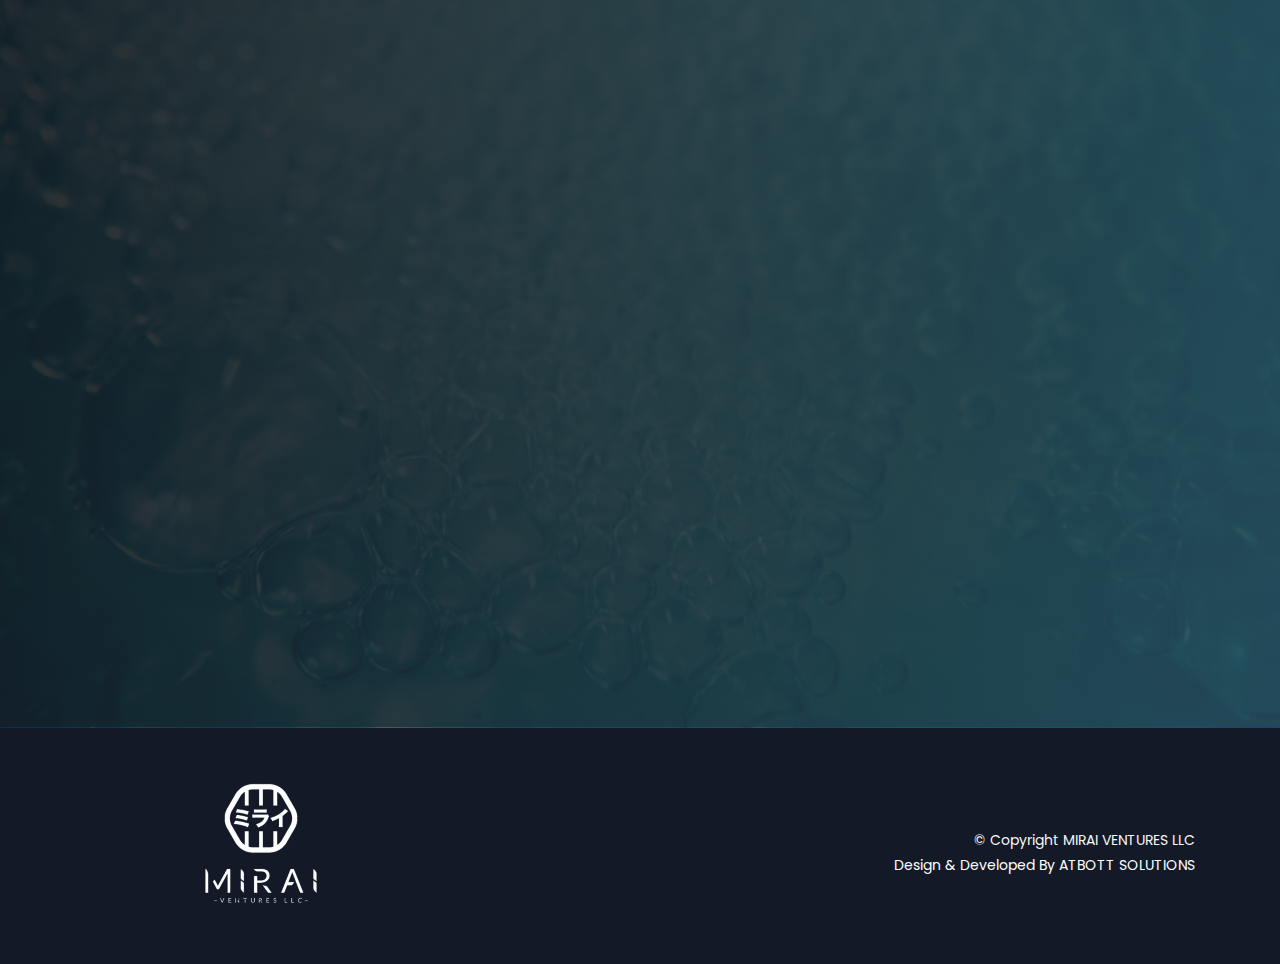
==== commit f9e8edaf: "change company name" ====
--- a/about.html
+++ b/about.html
@@ -12,7 +12,7 @@
     <link href="https://fonts.googleapis.com/css2?family=Dancing+Script:wght@400;500;600;700&display=swap"
         rel="stylesheet">
 
-    <title>Olive Corp</title>
+    <title>MIRAI VENTURES LLC</title>
 
     <!-- Additional CSS Files -->
     <link rel="stylesheet" type="text/css" href="assets/css/bootstrap.min.css">
@@ -52,7 +52,7 @@
                     <nav class="main-nav">
                         <!-- ***** Logo Start ***** -->
                         <a href="index.html" class="logo">
-                            <img src="assets/images/logo.png" alt="olive corp">
+                            <img src="assets/images/logo.png" alt="">
                         </a>
                         <!-- ***** Logo End ***** -->
                         <!-- ***** Menu Start ***** -->
@@ -92,7 +92,8 @@
                         data-aos-once="false">
                         <div class="section-heading">
                             <h6>About Us</h6>
-                            <h2>Oliv Corp</h2>
+                            <h2>MIRAI VENTURES LLC
+                            </h2>
                         </div>
                         <p>We are proud to be one of India's pioneering seafood exporters. For decades, we have been
                             committed to providing high-quality fresh and frozen seafood products to our valued
@@ -170,7 +171,8 @@
                 <div class="col-lg-12 align-self-center">
                     <div class="left-text-content">
                         <div class="section-heading">
-                            <h6>Olive Corp</h6>
+                            <h6>MIRAI VENTURES LLC
+                            </h6>
                             <h2>QUALITY SEAFOOD,
                                 FROZEN FOR YOUR CONVENIENCE</h2>
                         </div>
@@ -380,9 +382,9 @@
                 <div class="col-md-6 col-xs-12">
                     <div class="left-text-content">
                         <p>
-                            © Copyright Olive Corp
+                            © Copyright MIRAI VENTURES LLC
                             <br />
-                            Design: Atbott Solutions
+                            <a href="https://atbott.co">Design &amp; Developed By ATBOTT SOLUTIONS</a>
                         </p>
                     </div>
                 </div>
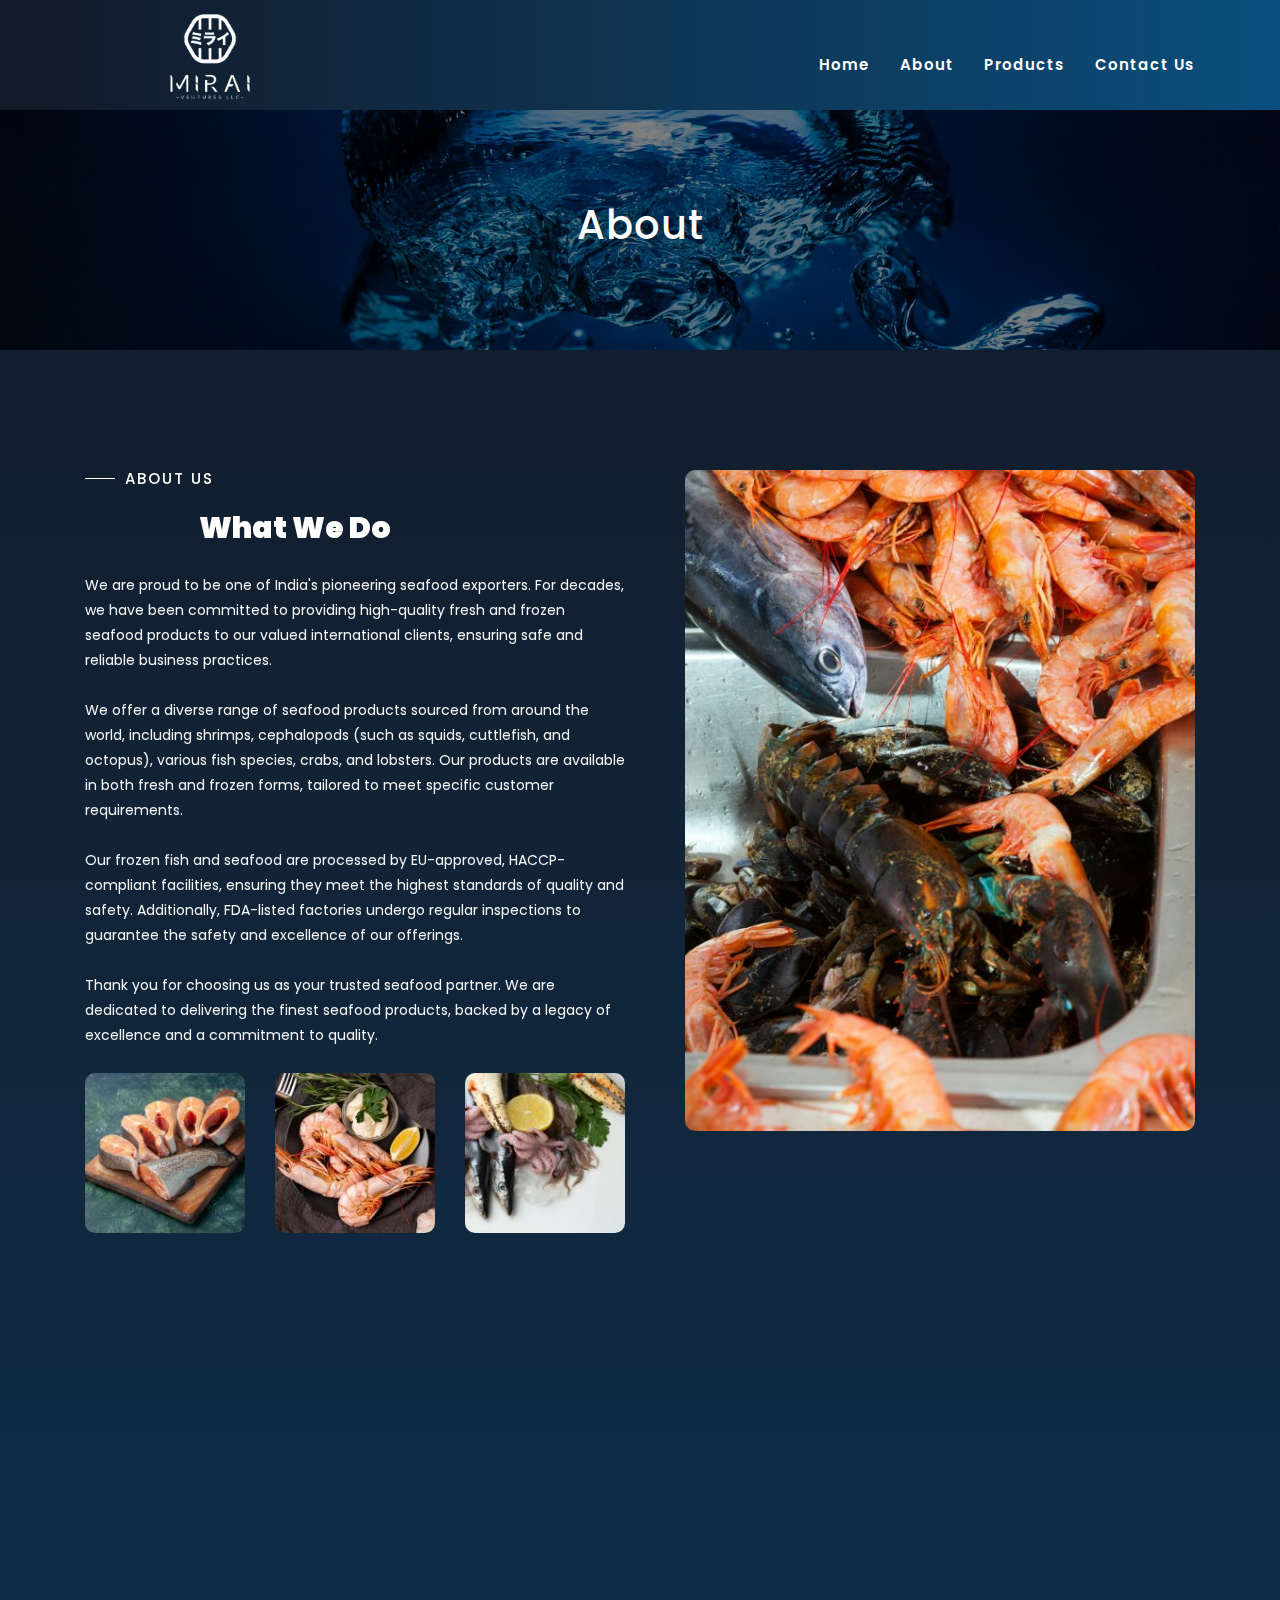
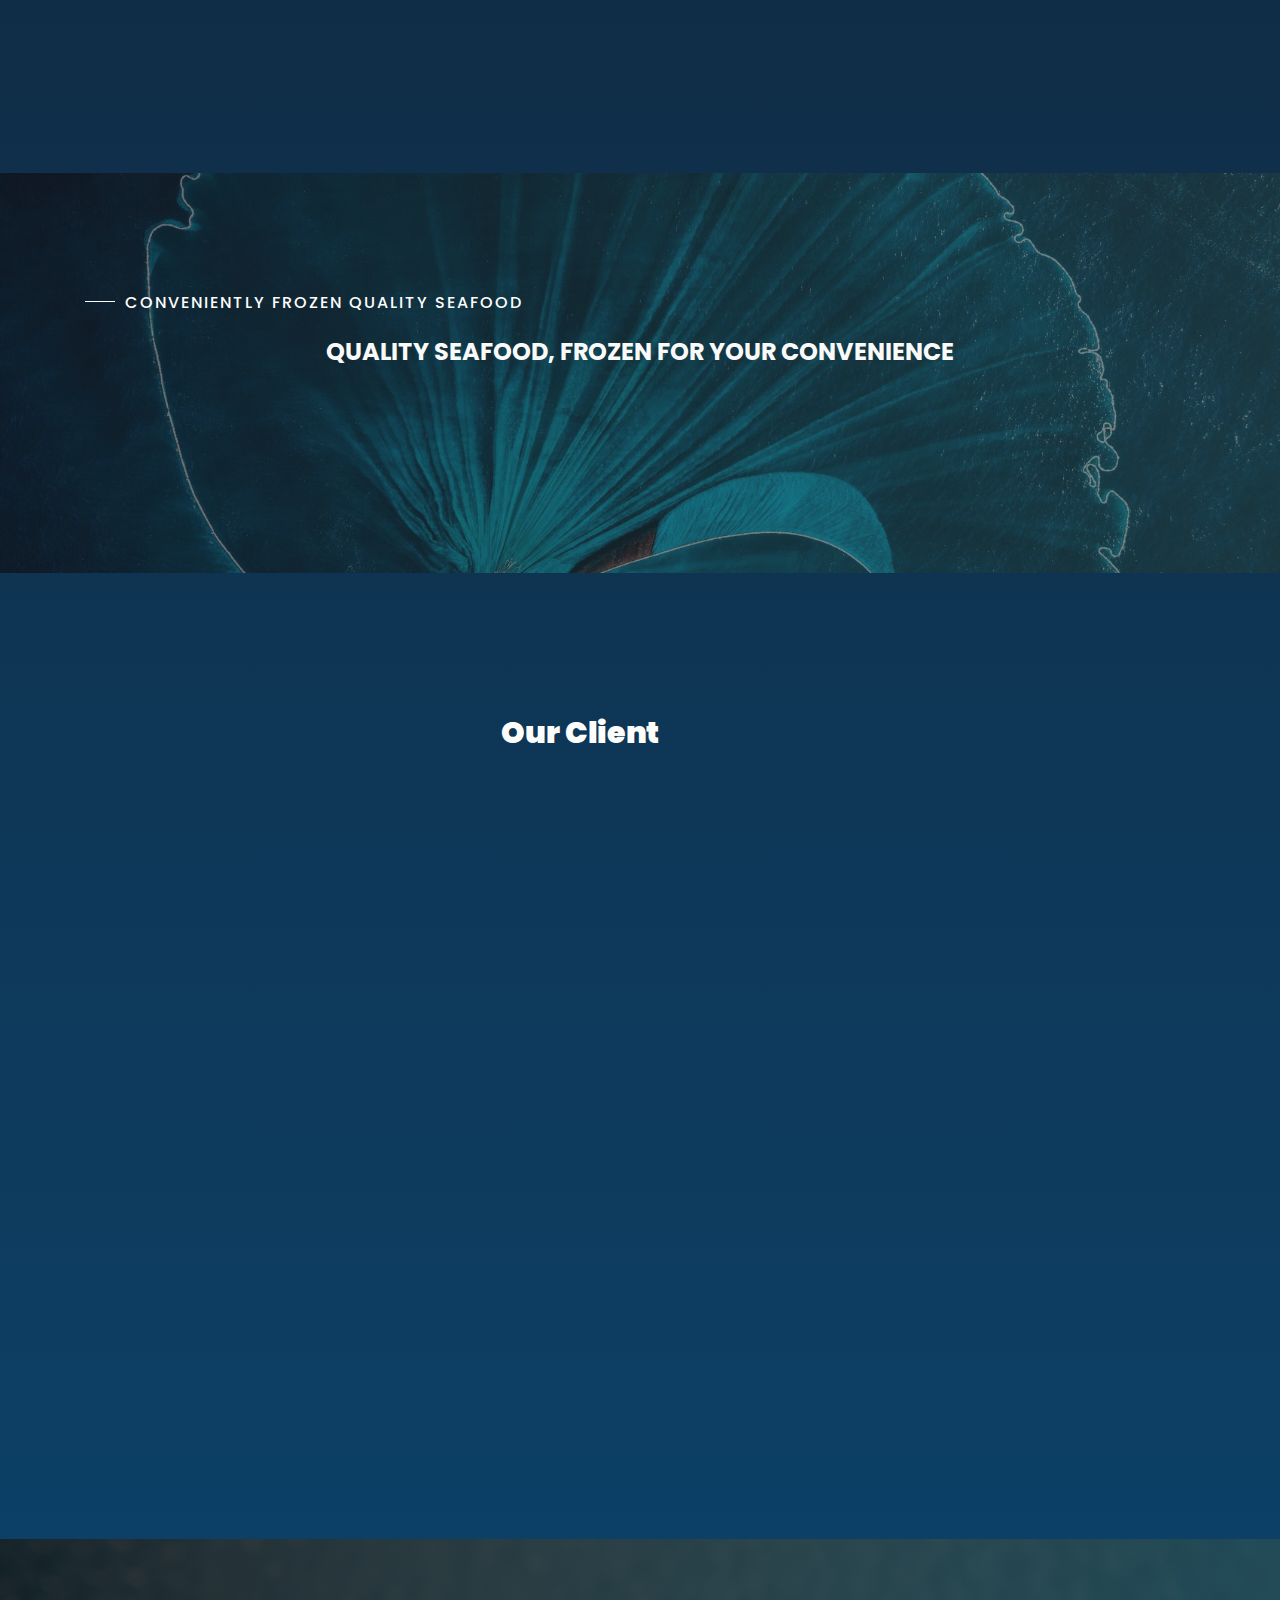
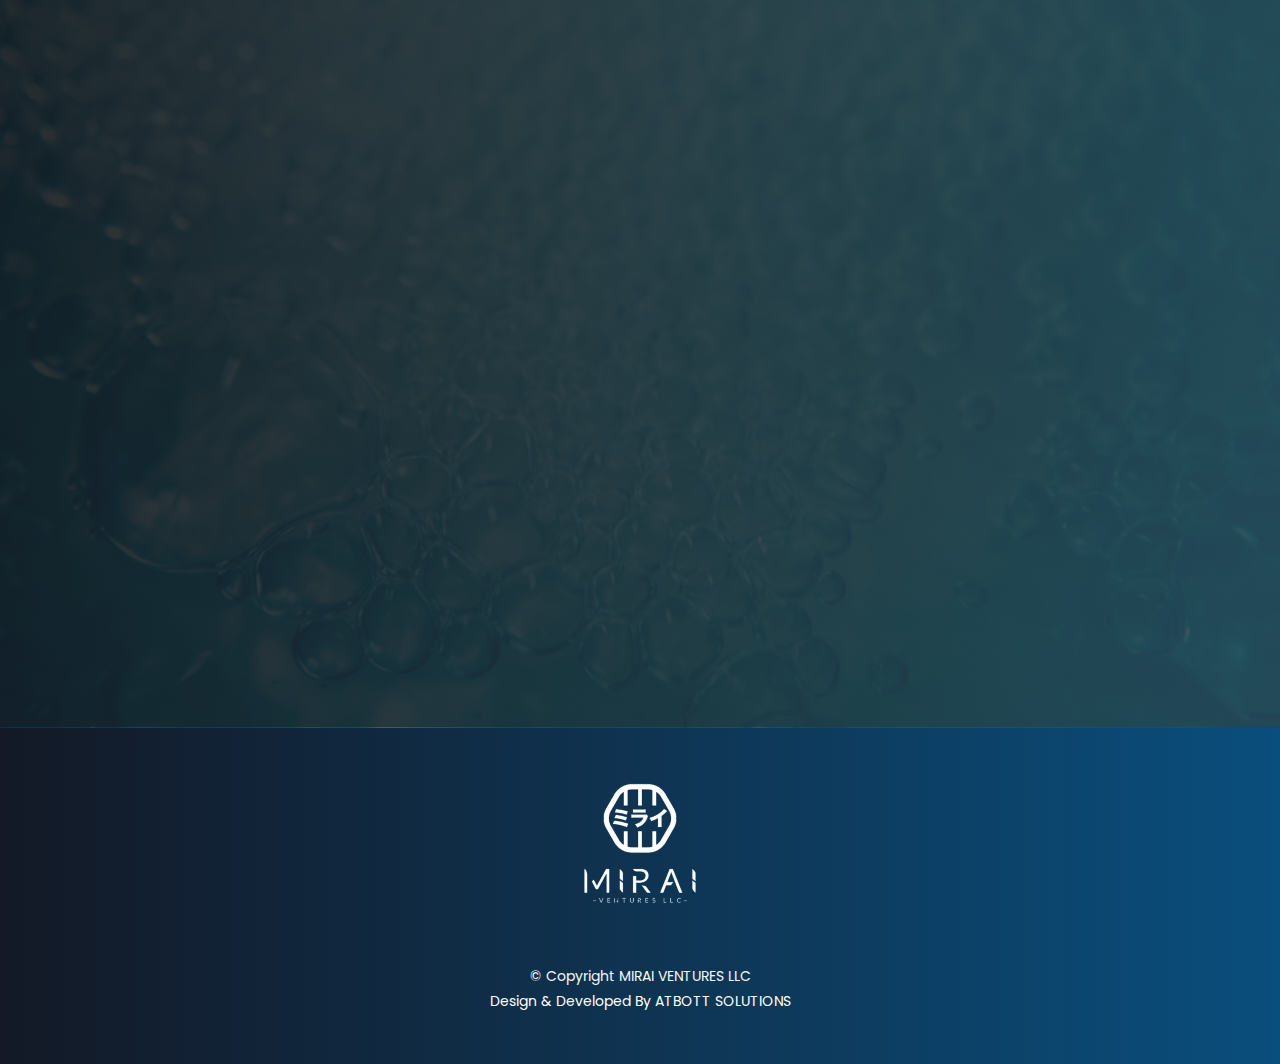
==== commit fc0e8044: "new changes" ====
--- a/about.html
+++ b/about.html
@@ -59,7 +59,19 @@
                         <ul class="nav">
                             <li class="scroll-to-section"><a href="index.html">Home</a></li>
                             <li class="scroll-to-section"><a href="about.html" class="active">About</a></li>
-                            <li class="scroll-to-section"><a href="product.html">Products</a></li>
+                            <li class="scroll-to-section">
+                              <a href="#">Products</a>
+                              <ul class="dropdown">
+                                <li><a href="seafood.html">Frozen Seafood</a></li>
+                                <li><a href="#">Frozen Meats</a></li>
+                                <li><a href="#">Frozen Vegetables</a></li>
+                                <li><a href="#">Frozen Fruits</a></li>
+                                <li><a href="#">Condiments</a></li>
+                                <li><a href="#">Specialty Products</a></li>
+                                <li><a href="#">Value-added Frozen Foods</a></li>
+                                
+                              </ul>
+                            </li>
                             <li class="scroll-to-section"><a href="contact.html">Contact Us</a></li>
                         </ul>
                         <a class='menu-trigger'>
@@ -92,7 +104,7 @@
                         data-aos-once="false">
                         <div class="section-heading">
                             <h6>About Us</h6>
-                            <h2>MIRAI VENTURES LLC
+                            <h2>What We Do
                             </h2>
                         </div>
                         <p>We are proud to be one of India's pioneering seafood exporters. For decades, we have been
@@ -171,7 +183,7 @@
                 <div class="col-lg-12 align-self-center">
                     <div class="left-text-content">
                         <div class="section-heading">
-                            <h6>MIRAI VENTURES LLC
+                            <h6>Conveniently Frozen Quality Seafood
                             </h6>
                             <h2>QUALITY SEAFOOD,
                                 FROZEN FOR YOUR CONVENIENCE</h2>
@@ -374,12 +386,11 @@
                 </ul>
               </div>
             </div> -->
-                <div class="col-md-6">
-                    <div class="logo">
-                        <a href="index.html"><img src="/assets/images/logo-g.png" /></a>
-                    </div>
-                </div>
-                <div class="col-md-6 col-xs-12">
+            <div class="col-md-12">
+              <a href="index.html" class="footer-logo">
+                <img src="/assets/images/logo-g.png"/></a>
+            </div>
+                <div class="col-md-12">
                     <div class="left-text-content">
                         <p>
                             © Copyright MIRAI VENTURES LLC
--- a/assets/css/templatemo-klassy-cafe.css
+++ b/assets/css/templatemo-klassy-cafe.css
@@ -214,8 +214,21 @@
   transition: all .5s ease 0s;
 }
 .header-area .main-nav a img{
-  width: 300px;
-  padding-bottom: 30px;
+  width: 250px;
+  padding: 10px 0;
+}
+@media screen and (max-width: 556px ){
+ 
+  .header-area .main-nav a img{
+    width: 200px;
+    padding: 20px 0; 
+    text-align: center;
+    position: absolute;
+    top: 70%;
+    left: 50%;
+    transform: translate(-50%, -50%);
+    
+  }
 }
 
 .header-area .main-nav {
@@ -368,6 +381,25 @@
   transform: translateY(0%);
   transition-delay: 0s, 0s, 0.3s;
 }
+.header-area .main-nav .nav li  ul.dropdown{
+  position: absolute;
+  width: 300px;
+  background: #0c4167;
+  transition: 2s, 1s, 0.5s;
+  z-index: 999;
+  display: none;
+  padding: 20px 0px;
+
+}
+/* .header-area .main-nav .nav li  ul.dropdown li{
+ padding-bottom: 20px;
+
+} */
+.header-area .main-nav .nav li:hover ul.dropdown{
+  display: block;
+
+}
+
 
 .header-area .main-nav .menu-trigger {
   cursor: pointer;
@@ -383,9 +415,9 @@
   
 }
 
-.background-header .main-nav .menu-trigger {
+/* .background-header .main-nav .menu-trigger {
   top: 23px;
-}
+} */
 
 .header-area .main-nav .menu-trigger span,
 .header-area .main-nav .menu-trigger span:before,
@@ -494,9 +526,11 @@
   margin-top: 30px;
 }
 
-.header-area.header-sticky .nav li a.active {
-  color: #a3a08f;
-}
+/* .header-area.header-sticky .nav li a.active {
+  color: #fff;
+  padding: 0 12px;
+  background-color: #131926;
+} */
 
 @media (max-width: 1200px) {
   .header-area .main-nav .nav li {
@@ -537,6 +571,7 @@
   }
   .header-area .main-nav {
     overflow: hidden;
+    
   }
   .header-area .main-nav .nav {
     float: none;
@@ -547,34 +582,33 @@
     -o-transition: all 0s ease 0s;
     transition: all 0s ease 0s;
     margin-left: 0px;
-    padding: 0 15px;
+    padding: 12 15px;
     
   }
-  .header-area .main-nav .nav li:first-child {
-    border-top: 1px solid #eee;
-  }
+ 
   .header-area.header-sticky .nav {
     margin-top: 100px !important;
+    
   }
   .header-area .main-nav .nav li {
     width: 100%;
-    background: #fdfdfb;
-    border-bottom: 1px solid #eee;
-    padding-left: 0px !important;
+    background: #131926 !important;
+    /* border-bottom: 1px solid #eee; */
+    padding-left: 12px !important;
     padding-right: 0px !important;
+    
   }
   .header-area .main-nav .nav li a {
     height: 50px !important;
     line-height: 50px !important;
     padding: 0px !important;
     border: none !important;
-    background: #f7f7f7 !important;
-    color: #191a20 !important;
-  }
-  .header-area .main-nav .nav li a:hover {
+    color: #fff !important;
+  }
+  /* .header-area .main-nav .nav li a:hover {
     background: #eee !important;
     color: #fdfdfb!important;
-  }
+  } */
   .header-area .main-nav .nav li.submenu ul {
     position: relative;
     visibility: inherit;
@@ -606,6 +640,12 @@
   .header-area .main-nav .nav li.submenu:hover ul, .header-area .main-nav .nav li.submenu:focus ul {
     height: 0px;
   }
+  .header-area .main-nav .nav li  ul.dropdown{
+    position: static;
+    width: 100%;
+    background: none;
+    display: block;
+  }
 }
 
 @media (min-width: 767px) {
@@ -628,52 +668,6 @@
 #top .col-lg-4,
 #top .col-lg-8 {
   padding: 0px;
-}
-
-#top .left-content {
-  background-image: url(../images/bg_nav.jpg);
-  background-position: center center;
-  background-repeat: no-repeat;
-  background-size: cover;
-  /* background: linear-gradient(#131926, #0a4e7d); */
-  position: relative;
-  width: 100%;
-  height: 100%;
-}
-
-#top .left-content .inner-content {
-  position: absolute;
-  top: 50%;
-  transform: translate(-50%, -50%);
-  left: 50%;
-}
-
-/* #top .left-content h4 {
-  font-family: "Heebo", sans-serif;
-  font-optical-sizing: auto;
-  font-weight: 800;
-  font-style: normal;
-  color: #fdfdfb;
-  font-size: 54px;
-  font-weight: 700;
-} */
-
-#top .left-content h6 {
-  font-size: 15px;
-  text-transform: uppercase;
-  font-weight: 600;
-  color: #fdfdfb;
-  letter-spacing: 3px;
-  margin-top: 5px;
-}
-
-#top .left-content .main-white-button  {
-  margin-top: 25px;
-  margin-bottom: 10px;
-}
-
-#top .left-content .main-white-button a {
-  display: inline-block;
 }
 
 /* ==== Main CSS === */
@@ -718,7 +712,42 @@
   float: left /* If RTL Make This Right */ ;
   padding: 0;
 }
-
+.banner-content{
+  position: absolute;
+  top: 50%;
+  transform: translate(-50%, -50%);
+  left: 50%;
+  animation: slide 5s linear infinite;
+}
+.banner-content h2{
+  font-size: 35px;
+  color: #fff;
+  font-weight: 600;
+  margin-bottom: 20px;
+  overflow: hidden;
+ 
+ 
+  
+}
+@media screen and (max-width: 556px){
+  .banner-content h2{
+    font-size: 20px;
+  }
+}
+
+
+.banner-content a{
+  text-decoration: none;
+  font-size: 14px;
+  padding: 10px 20px;
+  background: #fff;
+  border: none;
+  outline: none;
+  border-radius: 5px;
+  color: #000;
+  text-align: center;
+  
+}
 /* ==== Slider Style === */
 .Modern-Slider .item .img-fill{
   height:100%;
@@ -1578,15 +1607,22 @@
 footer {
   /* margin-top: 60px; */
   padding: 50px 0px;
-  background-color: #131926;
-
+  /* background-color: #131926; */
+  background: linear-gradient(to right, #131926, #0a4e7d);
+
+}
+.footer-logo{
+  text-align: center;
+  display: flex;
+  align-items: center;
+  justify-content: center;
 }
 
 footer .left-text-content p {
   margin-top: 5px;
   color: #fdfdfb;
   font-size: 14px;
-  text-align: right;
+  text-align: center;
   /* padding-top: 20px; */
   margin-top: 50px;
  
@@ -1609,9 +1645,15 @@
 }
 
 footer .logo {
-  text-align: center;
-  width: 300px;
-
+  text-align: left;
+  width: 250px;
+
+}
+@media screen and (max-width: 556px){
+  footer .logo{
+    text-align: center;
+    width: 200px;
+  }
 }
 
 footer .right-text-content ul li {
